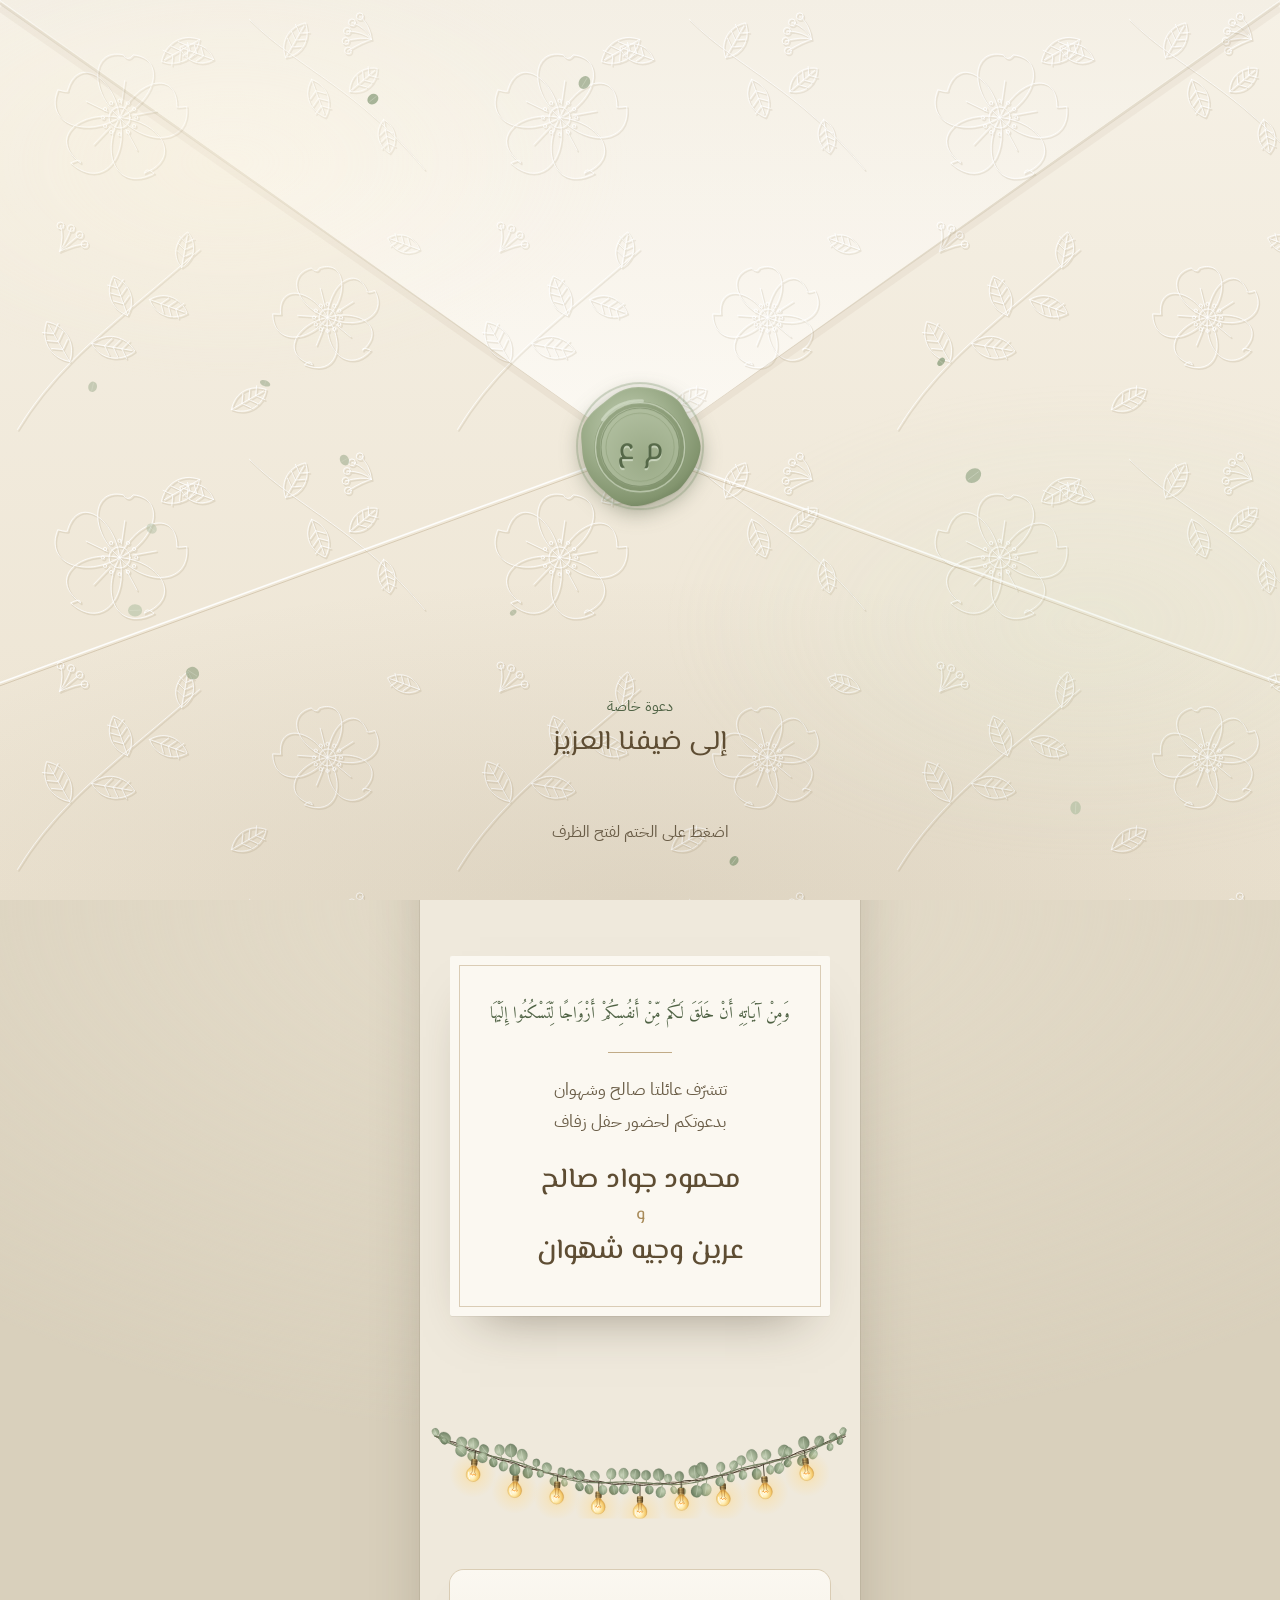
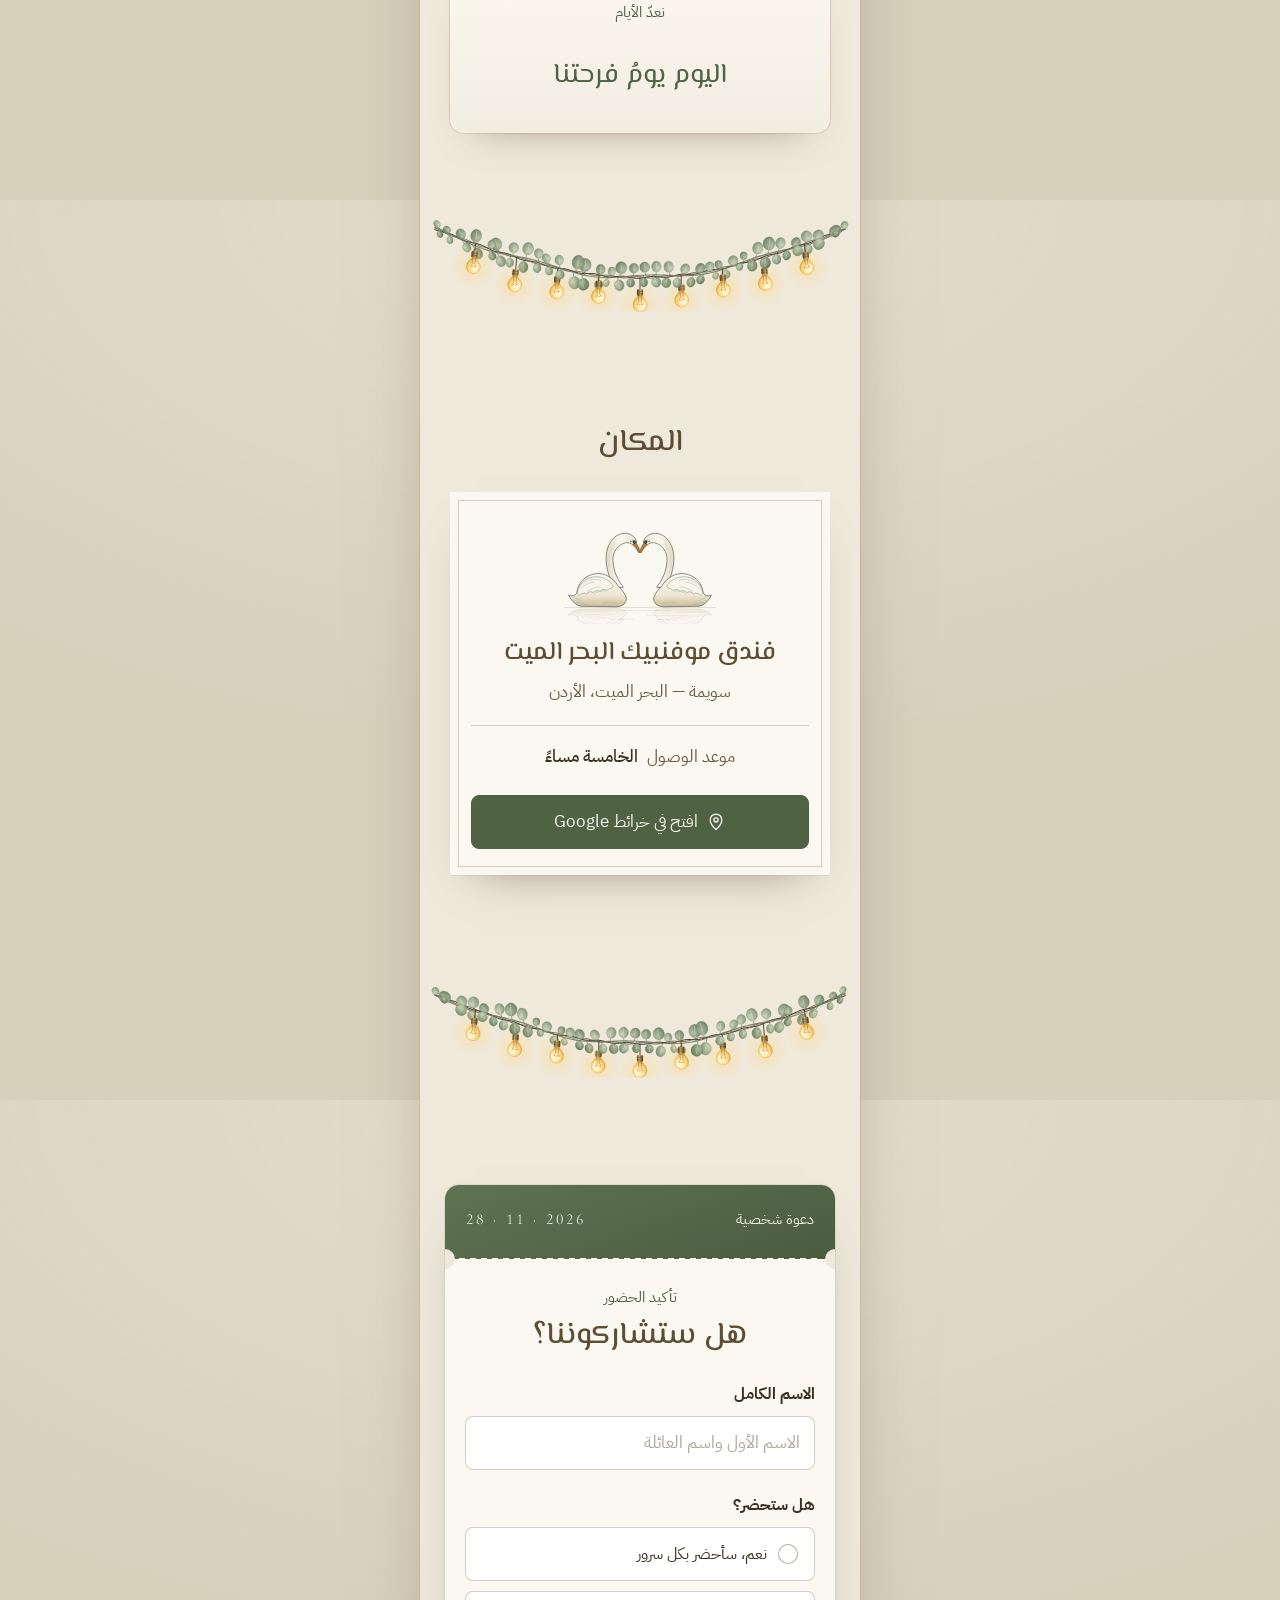
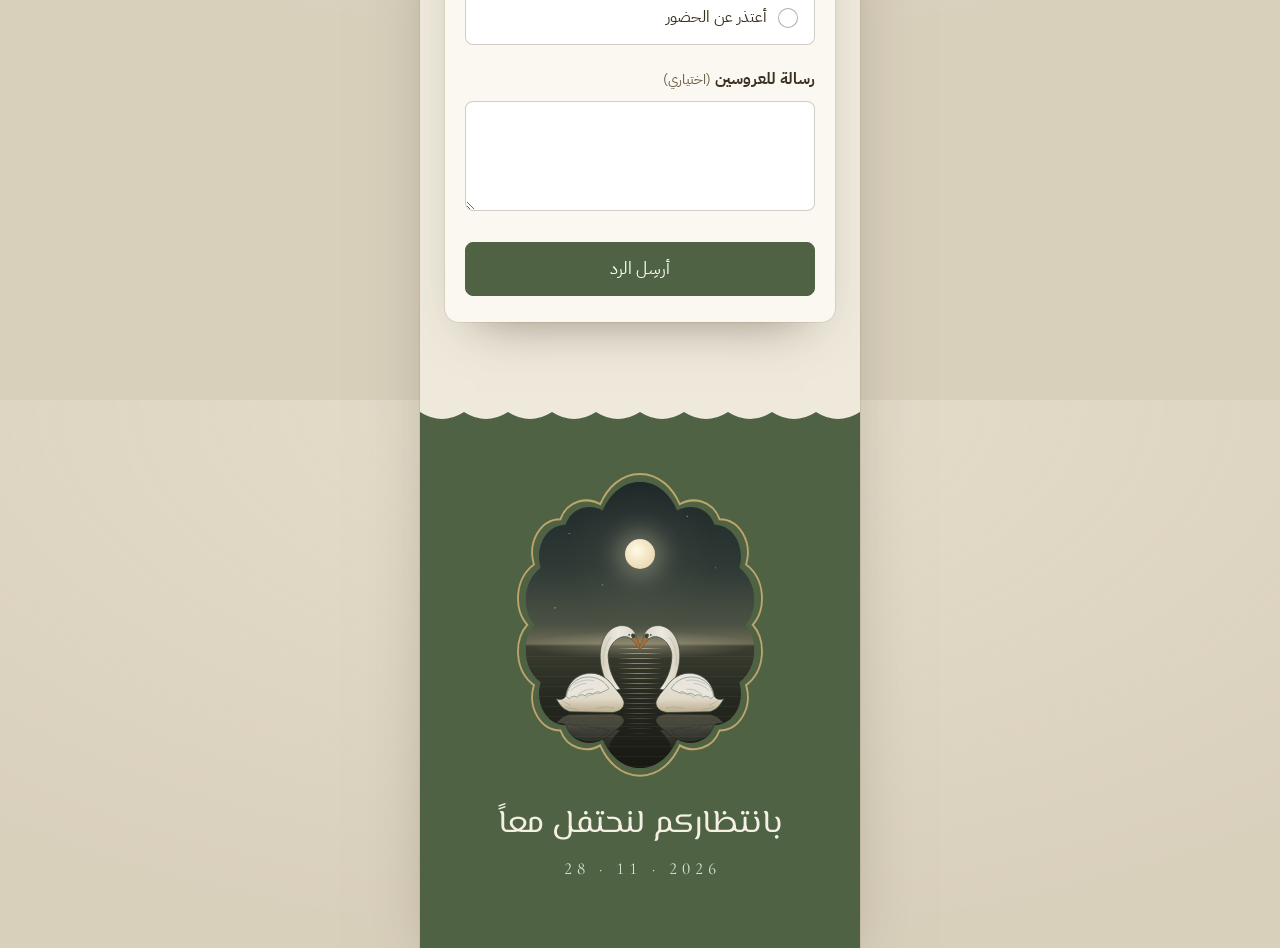
==== index.html @ fbba40a5 "Simpler, calmer invitation: plain fonts, فندق, lighter wording card - El Messiri for names/titles, I" ====
<!doctype html>
<html lang="ar" dir="rtl">
<head>
<meta charset="utf-8">
<meta name="viewport" content="width=device-width,initial-scale=1,viewport-fit=cover">
<title>محمود & عرين — دعوة زفاف</title>
<meta name="description" content="بكل الحب، ندعوكم لمشاركتنا فرحة زفافنا — محمود & عرين">
<meta name="theme-color" content="#EFE9DC">
<meta property="og:title" content="محمود & عرين — دعوة زفاف">
<meta property="og:description" content="بكل الحب، ندعوكم لمشاركتنا فرحة زفافنا">
<meta property="og:type" content="website">
<link rel="icon" href="assets/seal.svg" type="image/svg+xml">
<link rel="preconnect" href="https://fonts.googleapis.com">
<link rel="preconnect" href="https://fonts.gstatic.com" crossorigin>
<link rel="stylesheet" href="https://fonts.googleapis.com/css2?family=Amiri:wght@400&family=El+Messiri:wght@400;500;600&family=IBM+Plex+Sans+Arabic:wght@400;500;600&family=Cormorant+Garamond:wght@400;500&family=Parisienne&display=swap">
<link rel="stylesheet" href="style.css?v=25">
<!-- the cover only exists when JS can open it; without JS the page is simply readable -->
<script>document.documentElement.classList.add('js','sealed')</script>
<script src="config.js?v=14"></script>
</head>
<body>

<!-- ═══════════════ 1 · THE ENVELOPE ═══════════════ -->
<div class="cover" id="cover" aria-hidden="false">
  <div class="stage" id="stage">
    <div class="stage__light" aria-hidden="true"></div>


    <!-- a full-screen envelope: lining · card · front pocket · flap -->
    <div class="envelope" id="envelope">
      <div class="env-back"></div>


      <div class="card-mini" id="card" aria-hidden="true">
        <span class="card-mini__frame">
          <span class="card-mini__kicker">دعوة زفاف</span>
          <span class="card-mini__names"><span class="js-gAr">محمود</span> <i>&amp;</i> <span class="js-bAr">عرين</span></span>
          <span class="card-mini__date" dir="ltr" id="cardDate">28 · 11 · 2026</span>
        </span>
      </div>

      <div class="env-pocket-wrap">
        <div class="env-pocket"></div>
        <svg class="env-creases" viewBox="0 0 100 100" preserveAspectRatio="none" aria-hidden="true">
          <path d="M0 76L50 50L100 76" stroke="#fff" stroke-width="1.6" stroke-opacity=".9" transform="translate(0 -.15)"/>
          <path d="M0 76L50 50L100 76" stroke="#A8936E" stroke-width="1" stroke-opacity=".35" transform="translate(0 .2)"/>
          <!-- the flap's edge: a soft shadow just below it, a bright lip on it -->
          <g class="flap-edge">
            <path d="M0 0L50 50L100 0" stroke="#8C7651" stroke-width="7" stroke-opacity=".07" transform="translate(0 .9)"/>
            <path d="M0 0L50 50L100 0" stroke="#8C7651" stroke-width="2.5" stroke-opacity=".16" transform="translate(0 .35)"/>
            <path d="M0 0L50 50L100 0" stroke="#fff" stroke-width="1.2" stroke-opacity=".95"/>
          </g>
        </svg>
      </div>
      <div class="env-flap-shadow" aria-hidden="true"></div>

      <div class="env-flap" id="flap">
        <div class="env-flap__face env-flap__front"></div>
        <div class="env-flap__face env-flap__back"></div>
        <button class="seal" id="seal" type="button" aria-label="افتح الظرف">
        <svg viewBox="0 0 120 120" aria-hidden="true"><use href="#sealArt"/></svg>
      </button>
      </div>

    </div>

    <div class="stage__to">
      <span class="kicker">دعوة خاصة</span>
      <span class="stage__name" id="envName">إلى ضيفنا العزيز</span>
    </div>
    <p class="stage__hint" id="envHint" aria-live="polite">اضغط على الختم لفتح الظرف</p>
  </div>

  <!-- the scalloped cartouche that opens onto the lake -->
  <!-- the scalloped cartouche: just an outline that grows while the paper fades
       (a scaled mask repainted the whole screen every frame and stuttered on phones) -->
  <div class="reveal" aria-hidden="true">
    <svg class="reveal__frame" viewBox="12 8 76 80" preserveAspectRatio="none"><use href="#cartouche"/></svg>
  </div>
</div>

<main class="page" id="top">

  <!-- ═══════════════ 2 · SAVE THE DATE (the lake) ═══════════════ -->
  <header class="hero">
    <!-- the lake at the foot of the card, where the château sits in the reference -->
    <div class="hero__lake" aria-hidden="true">
      <img class="hero__art" src="assets/lake.webp?v=2" alt="" width="400" height="760" decoding="async">
      <img class="hero__art hero__fx" src="assets/lake-fx.svg?v=2" alt="" width="400" height="760">
    </div>

    <img class="corner corner--tl" src="assets/corner.svg" alt="" aria-hidden="true">
    <img class="corner corner--tr" src="assets/corner.svg" alt="" aria-hidden="true">
    <img class="corner corner--bl" src="assets/corner.svg" alt="" aria-hidden="true">
    <img class="corner corner--br" src="assets/corner.svg" alt="" aria-hidden="true">

    <svg class="dove dove--1" viewBox="-30 -44 80 56" aria-hidden="true"><use href="#dove"/></svg>
    <svg class="dove dove--2" viewBox="-30 -44 80 56" aria-hidden="true"><use href="#dove"/></svg>

    <!-- scroll hint: shown once the envelope has gone, gone at the first scroll -->
    <div class="swipe" id="swipe" aria-hidden="true">
      <svg viewBox="0 0 74 64">
        <g class="swipe__arrows" fill="none" stroke="currentColor" stroke-width="2.6" stroke-linecap="round" stroke-linejoin="round">
          <path d="M9 6v14M3 12l6-6 6 6"/><path d="M9 44v14M3 52l6 6 6-6"/>
        </g>
        <g class="swipe__hand"><g transform="rotate(-28 46 34)">
          <path d="M34 37V12a4.5 4.5 0 0 1 9 0v16a4.5 4.5 0 0 1 9 0v2a4.5 4.5 0 0 1 9 0v2a4.5 4.5 0 0 1 9 0v9c0 10-7 17-16 17h-6c-6 0-10-2.5-13.5-7L22 40a3.8 3.8 0 0 1 6-4.6Z"
                fill="#FFFEFA" stroke="currentColor" stroke-width="2.6" stroke-linejoin="round"/>
          <path d="M43 28v8M52 30v6M61 32v5" stroke="currentColor" stroke-width="2.2" stroke-linecap="round"/>
        </g></g>
      </svg>
      <span>مرّر للأسفل</span>
    </div>

    <div class="hero__text">
      <h1 class="hero__names"><span class="js-gAr">محمود</span> <i>&amp;</i> <span class="js-bAr">عرين</span></h1>
      <p class="hero__invite">يتشرّفان بدعوتكم لمشاركتهما فرحة زفافهما</p>
      <div class="hero__date">
        <span class="hero__side" id="hMonth">تشرين الثاني</span>
        <span class="hero__day" id="hDay">28</span>
        <span class="hero__side" id="hYear">2026</span>
      </div>
      <p class="hero__weekday" id="hWeekday">السبت</p>
      <p class="hero__venue" id="hVenue">فندق موفنبيك البحر الميت</p>
      <p class="hero__time" id="hTime">الخامسة مساءً</p>
    </div>
  </header>

  <!-- ═══════════════ 3 · THE INVITATION — engraved wording ═══════════════ -->
  <section class="sec invitation" id="invitation" aria-labelledby="invTitle">
    <article class="wordcard" data-reveal>

      <p class="wc-verse">وَمِنْ آيَاتِهِ أَنْ خَلَقَ لَكُم مِّنْ أَنفُسِكُمْ أَزْوَاجًا لِّتَسْكُنُوا إِلَيْهَا</p>
      <span class="wc-rule" aria-hidden="true"></span>
      <p class="wc-lead" id="invTitle">تتشرّف عائلتا <span id="famA">صالح</span> و<span id="famB">شهوان</span><br>بدعوتكم لحضور حفل زفاف</p>
      <h2 class="wc-couple">
        <span id="groomFull">محمود جواد صالح</span>
        <span class="wc-and">و</span>
        <span id="brideFull">عرين وجيه شهوان</span>
      </h2>
    </article>
  </section>

  <div class="garland" aria-hidden="true"><svg viewBox="0 0 400 90"><use href="#garlandArt"/></svg></div>

  <!-- ═══════════════ 5 · COUNTDOWN ═══════════════ -->
  <section class="sec countdown" aria-label="العدّ التنازلي">
    <div class="count-card" data-reveal>
      <p class="kicker">نعدّ الأيام</p>
      <div class="count" role="timer" aria-live="off">
        <div><b id="cD">0</b><span>يوم</span></div>
        <i aria-hidden="true">·</i>
        <div><b id="cH">0</b><span>ساعة</span></div>
        <i aria-hidden="true">·</i>
        <div><b id="cM">0</b><span>دقيقة</span></div>
        <i aria-hidden="true">·</i>
        <div><b id="cS">0</b><span>ثانية</span></div>
      </div>
      <p class="count-done" id="countDone" hidden>اليوم يومُ فرحتنا</p>
    </div>
  </section>

  <div class="garland garland--flip" aria-hidden="true"><svg viewBox="0 0 400 90"><use href="#garlandArt"/></svg></div>

  <!-- ═══════════════ 6 · VENUE ═══════════════ -->
  <section class="sec venue" id="venue" aria-labelledby="venueTitle">
    <h2 class="sec__title" id="venueTitle" data-reveal>المكان</h2>
    <div class="venue-card" data-reveal>
      <img class="venue__icon" src="assets/swans.svg" alt="">
      <h3 class="venue__name" id="vName2">فندق موفنبيك البحر الميت</h3>
      <p class="venue__addr" id="vAddr">سويمة — البحر الميت، الأردن</p>
      <p class="v-arrive">موعد الوصول <b id="vArrive">الخامسة مساءً</b></p>
      <div class="actions">
        <a class="btn" id="mapBtn" href="#" target="_blank" rel="noopener">
          <svg viewBox="0 0 24 24" aria-hidden="true"><path d="M12 21s-7-6.2-7-11.5A7 7 0 0 1 19 9.5C19 14.8 12 21 12 21Z"/><circle cx="12" cy="9.5" r="2.5"/></svg>
          افتح في خرائط Google
        </a>
      </div>
    </div>
  </section>

  <div class="garland" aria-hidden="true"><svg viewBox="0 0 400 90"><use href="#garlandArt"/></svg></div>

  <!-- ═══════════════ 8 · RSVP — ticket ═══════════════ -->
  <section class="sec rsvp" id="rsvp" aria-labelledby="rsvpTitle">
    <div class="ticket" data-reveal>
      <div class="ticket__stub" aria-hidden="true">
        <span>دعوة شخصية</span><span dir="ltr" id="stubDate">28 · 11 · 2026</span>
      </div>
      <div class="ticket__body">
        <p class="kicker">تأكيد الحضور</p>
        <h2 class="sec__title" id="rsvpTitle">هل ستشاركوننا؟</h2>
        <p class="rsvp__by" id="rsvpBy"></p>

        <form class="form" id="form" novalidate>
          <div class="field">
            <label for="fName">الاسم الكامل</label>
            <input id="fName" name="name" type="text" autocomplete="name" maxlength="80" required placeholder="الاسم الأول واسم العائلة" aria-describedby="eName">
            <p class="err" id="eName" aria-live="polite"></p>
          </div>

          <fieldset class="field">
            <legend>هل ستحضر؟</legend>
            <div class="choice">
              <label class="choice__opt"><input type="radio" name="attending" value="yes" required><span>نعم، سأحضر بكل سرور</span></label>
              <label class="choice__opt"><input type="radio" name="attending" value="no"><span>أعتذر عن الحضور</span></label>
            </div>
            <p class="err" id="eAtt" aria-live="polite"></p>
          </fieldset>

          <div class="field" id="guestsField" hidden>
            <label id="gLabel">عدد الحضور <small>(بمن فيهم أنت)</small></label>
            <div class="stepper" role="group" aria-labelledby="gLabel">
              <button type="button" class="stepper__btn" id="gMinus" aria-label="إنقاص">−</button>
              <output id="gOut" aria-live="polite">1</output>
              <button type="button" class="stepper__btn" id="gPlus" aria-label="زيادة">+</button>
            </div>
          </div>

          <div class="field">
            <label for="fNote">رسالة للعروسين <small>(اختياري)</small></label>
            <textarea id="fNote" name="note" rows="3" maxlength="500"></textarea>
          </div>

          <button class="btn btn--block" id="send" type="submit">أرسِل الرد</button>
          <p class="form__status" id="status" role="status" aria-live="polite"></p>
        </form>

        <div class="thanks" id="thanks" hidden tabindex="-1">
          <svg class="thanks__seal" viewBox="0 0 120 120" aria-hidden="true"><use href="#sealArt"/></svg>
          <h3 id="thanksTitle">وصلنا ردّك</h3>
          <p id="thanksText">شكراً لك، وجودك سيكمل فرحتنا.</p>
          <button class="link-btn" id="again" type="button">إرسال ردّ آخر</button>
        </div>
      </div>
    </div>
  </section>

  <!-- ═══════════════ 8 · CLOSING ═══════════════ -->
  <footer class="closing">
    <svg class="closing__edge" viewBox="0 0 400 24" preserveAspectRatio="none" aria-hidden="true"><path d="M0 0V10Q20 24 40 10Q60 24 80 10Q100 24 120 10Q140 24 160 10Q180 24 200 10Q220 24 240 10Q260 24 280 10Q300 24 320 10Q340 24 360 10Q380 24 400 10V0Z"/></svg>

    <figure class="night" aria-hidden="true">
      <svg class="night__frame" viewBox="12 8 76 80" preserveAspectRatio="none"><use href="#cartouche"/></svg>
      <div class="night__window">
        <span class="night__moon"></span>
        <span class="night__path"></span>
        <img class="night__swans" src="assets/swans-night.svg" alt="">
      </div>
    </figure>

    <p class="closing__ar">بانتظاركم لنحتفل معاً</p>
    <p class="closing__date" dir="ltr" id="footDate">28 · 11 · 2026</p>

  </footer>
</main>

<!-- ═══════════════ shared drawings ═══════════════ -->
<svg width="0" height="0" style="position:absolute" aria-hidden="true">
  <defs>
    <path id="cartouche" d="M50 8C56 8 60 12 62 16C66 14 72 15 74 20C80 20 84 26 82 32C88 36 88 44 84 48C88 52 88 60 82 64C84 70 80 76 74 76C72 81 66 82 62 80C60 84 56 88 50 88C44 88 40 84 38 80C34 82 28 81 26 76C20 76 16 70 18 64C12 60 12 52 16 48C12 44 12 36 18 32C16 26 20 20 26 20C28 15 34 14 38 16C40 12 44 8 50 8Z"/>
    <!-- a white dove in flight; the two wings flap from the shoulder -->
    <symbol id="dove" viewBox="-30 -44 80 56">
      <g class="dove__wing dove__wing--back"><path d="M10 -4C8 -18 14 -32 30 -40C27 -28 25 -16 22 -4Z" fill="#E9E4D8"/></g>
      <path d="M-26 -2L-12 -6C-4 -9 10 -10 22 -7C29 -6 33 -4 37 -6C40 -7 43 -6 44 -4L39 -2C37 2 30 6 20 7C8 8 -4 6 -12 3L-26 6L-22 2Z" fill="#FBF9F3" stroke="#CFC7B4" stroke-width=".7"/>
      <path d="M44 -4L48 -3L44 -2Z" fill="#C9A27A"/>
      <circle cx="40" cy="-4.6" r=".9" fill="#4A4032"/>
      <g class="dove__wing"><path d="M6 -5C2 -20 6 -36 20 -44C21 -30 22 -18 24 -6Z" fill="#FFFEFB" stroke="#D6CEBB" stroke-width=".7"/>
        <path d="M10 -14L18 -12M9 -22L18 -20M11 -30L19 -28" stroke="#DDD5C3" stroke-width=".6"/></g>
    </symbol>
    <!-- wax seal -->
    <radialGradient id="wax" cx="38%" cy="32%" r="75%">
      <stop offset="0" stop-color="#A9B898"/><stop offset=".45" stop-color="#7F9470"/><stop offset="1" stop-color="#55684A"/>
    </radialGradient>
    <radialGradient id="waxIn" cx="60%" cy="65%" r="70%">
      <stop offset="0" stop-color="#7A8F6B"/><stop offset="1" stop-color="#93A684"/>
    </radialGradient>
    <linearGradient id="paperFront" x1="0" y1="0" x2="0" y2="1"><stop offset="0" stop-color="#F7F2E7"/><stop offset="1" stop-color="#ECE3D0"/></linearGradient>
    <linearGradient id="paperFlap" x1="0" y1="0" x2="0" y2="1"><stop offset="0" stop-color="#F4EEE1"/><stop offset="1" stop-color="#FBF8F1"/></linearGradient>
    <linearGradient id="liner" x1="0" y1="0" x2="1" y2="1"><stop offset="0" stop-color="#8FA27F"/><stop offset="1" stop-color="#6F8461"/></linearGradient>
    <pattern id="linerLeaves" width="36" height="36" patternUnits="userSpaceOnUse" patternTransform="rotate(-20)">
      <g fill="none" stroke="#E7EEDD" stroke-width=".9" stroke-linecap="round">
        <path d="M4 32C12 22 20 14 32 6"/>
        <ellipse cx="11" cy="22" rx="4" ry="2.6" transform="rotate(-40 11 22)"/>
        <ellipse cx="19" cy="15" rx="4" ry="2.6" transform="rotate(50 19 15)"/>
        <ellipse cx="26" cy="10" rx="3.4" ry="2.2" transform="rotate(-40 26 10)"/>
      </g>
    </pattern>
    <radialGradient id="waxBody" cx="40%" cy="34%" r="72%">
      <stop offset="0" stop-color="#C3CFB4"/><stop offset=".45" stop-color="#A2B290"/><stop offset=".85" stop-color="#83956F"/><stop offset="1" stop-color="#6E805C"/>
    </radialGradient>
    <radialGradient id="waxPool" cx="58%" cy="64%" r="70%">
      <stop offset="0" stop-color="#9AAA87"/><stop offset="1" stop-color="#B2C0A1"/>
    </radialGradient>
    <symbol id="sealArt" viewBox="0 0 120 120">
      <!-- the poured blob, uneven where the wax ran -->
      <path d="M115 60C115.2 65 113.5 70.4 111.7 75.2C109.9 79.9 107.1 84.3 104.3 88.4C101.4 92.6 98.4 96.9 94.6 99.9C90.8 103 85.9 104.8 81.4 106.9C76.9 109 72.4 111.1 67.5 112.3C62.7 113.6 57.2 114.9 52.2 114.4C47.2 113.8 42 111.5 37.6 109C33.2 106.5 29.5 102.9 25.8 99.5C22.1 96.1 18.3 92.6 15.6 88.5C12.8 84.4 10.7 79.6 9.3 74.9C7.9 70.1 7.5 65.1 7.2 60C6.8 54.9 5.9 49.3 7.2 44.5C8.5 39.7 11.9 35 15.1 31.1C18.3 27.3 22.6 24.4 26.4 21.2C30.2 18.1 33.8 14.6 38.2 12.2C42.5 9.8 47.4 7.7 52.4 6.8C57.3 5.9 62.6 6.3 67.6 7C72.6 7.7 77.8 9 82.4 11C87 13.1 91.7 15.9 95.2 19.4C98.7 22.9 100.7 27.9 103.2 32.2C105.8 36.5 108.6 40.5 110.6 45.1C112.5 49.8 114.8 55 115 60Z" fill="url(#waxBody)"/>
      <!-- the raised rim left by the stamp -->
      <circle cx="60" cy="61" r="39" fill="none" stroke="#7D8F69" stroke-width="5" opacity=".55"/>
      <circle cx="60" cy="61" r="40.5" fill="none" stroke="#D3DDC7" stroke-width="1.2" opacity=".7"/>
      <!-- the pressed face -->
      <circle cx="60" cy="61" r="35.5" fill="url(#waxPool)"/>
      <circle cx="60" cy="61" r="35.5" fill="none" stroke="#6E805C" stroke-width="1" opacity=".55"/>
      <circle cx="60" cy="61" r="31" fill="none" stroke="#8C9C78" stroke-width=".7" opacity=".7"/>
      <!-- monogram: a light lip under a dark cut, as a die leaves it -->
      <text x="60" y="73.2" text-anchor="middle" font-family="El Messiri, sans-serif" font-size="30" fill="#D6E0CB" opacity=".8">م ع</text>
      <text x="60" y="72" text-anchor="middle" font-family="El Messiri, sans-serif" font-size="30" fill="#556848">م ع</text>
      <!-- sheen -->
      <path d="M26 36c8-12 22-18 36-17" fill="none" stroke="#EEF3E7" stroke-width="3" stroke-linecap="round" opacity=".45"/>
    </symbol>

    <!-- filigree oval -->
    <symbol id="ovalFrame" viewBox="0 0 260 330">
      <g fill="none" stroke="var(--gold)" stroke-linecap="round">
        <ellipse cx="130" cy="165" rx="112" ry="146" stroke-width="1.2"/>
        <ellipse cx="130" cy="165" rx="121" ry="155" stroke-width=".6" stroke-dasharray="2 4"/>
        <ellipse cx="130" cy="165" rx="104" ry="138" stroke-width=".5"/>
        <!-- crown + base flourishes -->
        <path d="M130 8c-6 6-16 6-22 0m22 0c6 6 16 6 22 0M130 2v14M100 14c-10-2-18 2-22 10m82-10c10-2 18 2 22 10" stroke-width="1"/>
        <path d="M130 322c-6-6-16-6-22 0m22 0c6-6 16-6 22 0M130 328v-14M100 316c-10 2-18-2-22-10m82 10c10 2 18-2 22-10" stroke-width="1"/>
        <!-- side scrolls -->
        <path d="M14 165c0-14 8-22 4-34m-4 34c0 14 8 22 4 34M246 165c0-14-8-22-4-34m4 34c0 14-8 22-4 34" stroke-width="1"/>
        <circle cx="130" cy="8" r="2.4" fill="var(--gold)" stroke="none"/>
        <circle cx="130" cy="322" r="2.4" fill="var(--gold)" stroke="none"/>
        <circle cx="12" cy="165" r="2" fill="var(--gold)" stroke="none"/>
        <circle cx="248" cy="165" r="2" fill="var(--gold)" stroke="none"/>
      </g>
    </symbol>


    <!-- tiny envelope stamp for the letter -->
    <symbol id="miniEnvelope" viewBox="0 0 64 52">
      <rect x="2" y="8" width="60" height="40" rx="2" fill="#F4EFE4" stroke="#C9BC9F"/>
      <path d="M2 10l30 22 30-22" fill="none" stroke="#C9BC9F"/>
      <circle cx="32" cy="31" r="8" fill="url(#wax)"/>
    </symbol>

    <!-- garland is drawn by script.js (bulbs on a catenary + eucalyptus) -->
    <symbol id="garlandArt" viewBox="0 0 400 90"><g id="garlandG"></g></symbol>
  </defs>
</svg>

<script src="script.js?v=25"></script>
</body>
</html>
---- style.css ----
/* ═══════════════════════════════════════════════════════════════════
   Mahmoud & Areen — the invitation
   Mobile first: every rule below is written for a phone held in one
   hand. The single breakpoint at the bottom only frames that same
   phone layout on a larger screen; it never rearranges it.
   ═══════════════════════════════════════════════════════════════════ */

:root{
  /* paper & ink — sepia from the swan engraving */
  --paper:#EFE9DC;  --paper-2:#F7F3EA; --paper-3:#FBF8F1;
  --ink:#3B3122;    --ink-soft:#6A5D47; --sepia:#5E4D33;
  --line:rgba(94,77,51,.22);
  /* sage from the wax seal + greenery, olive from the closing card */
  --sage:#7F9470;   --sage-dk:#4F6244;  --sage-lt:#E3E9DA;
  --olive:#544427;  --olive-ink:#EDE4CF;
  --gold:#A88B5A;
  --bad:#9B3B2E;

  /* two plain, highly legible families: El Messiri for names and titles,
     IBM Plex Sans Arabic for everything you read. Amiri only for the verse. */
  --f-body:'IBM Plex Sans Arabic',system-ui,sans-serif;
  --f-disp:'El Messiri',sans-serif;
  --f-verse:'Amiri',serif;
  --f-script:'Parisienne',cursive;
  --f-latin:'Cormorant Garamond',serif;
  --nums:lining-nums tabular-nums;

  --ease:cubic-bezier(.22,.61,.36,1);
  --ease-out:cubic-bezier(.16,1,.3,1);
  --col:440px;           /* the phone column */
  --ctl:54px;            /* one height for every control */
  --r:8px;
}

*,*::before,*::after{ box-sizing:border-box }
[hidden]{ display:none !important }
html{ -webkit-text-size-adjust:100%; scroll-behavior:smooth }
h1,h2,h3,p{ text-wrap:pretty }
body{
  margin:0; background:var(--paper); color:var(--ink);
  font-family:var(--f-body); font-size:1.0625rem; line-height:1.8;
  -webkit-font-smoothing:antialiased; text-rendering:optimizeLegibility;
}
img,svg{ display:block; max-width:100% }
p{ margin:0 }
h1,h2,h3{ margin:0; font-weight:500 }
button,input,textarea{ font:inherit; color:inherit }
a{ color:inherit }
:focus-visible{ outline:2px solid var(--sage-dk); outline-offset:3px }

/* the page is locked until the envelope is opened */
.sealed body{ overflow:hidden; height:100svh }

/* ─────────────────────────── shared type ─────────────────────────── */
.kicker{ font-size:.95rem; color:var(--sage-dk); letter-spacing:0 }
.sec{ padding:4.5rem 1.5rem; text-align:center }
.sec__title{
  font-family:var(--f-disp); font-size:1.9rem; line-height:1.5;
  color:var(--sepia); margin-top:.15rem;
}

/* ═══════════════════════════ 1 · ENVELOPE ═══════════════════════════ */
.cover{ display:none }
.sealed .cover, .opening .cover{ display:block }
.cover{ position:fixed; inset:0; z-index:50 }

.reveal{ position:absolute; inset:0; z-index:3; pointer-events:none; overflow:hidden; display:grid; place-items:center }
.reveal__frame{
  width:76vw; height:76svh; fill:none; stroke:var(--gold); stroke-width:.35; overflow:visible;
  opacity:0; transform:scale(.25); will-change:transform, opacity;
}
.unveil .reveal__frame{ animation:cartouche 2.8s cubic-bezier(.16,1,.3,1) forwards }
@keyframes cartouche{ 0%{ opacity:0; transform:scale(.25) } 25%{ opacity:1 } 100%{ opacity:0; transform:scale(2.6) } }

/* the stage the envelope stands on */
.stage{
  position:absolute; inset:0; z-index:2; overflow:hidden;
  background-color:var(--paper);
  background-image:radial-gradient(120% 70% at 50% 110%, rgba(94,77,51,.12), transparent 60%), url("data:image/svg+xml,%3Csvg xmlns='http://www.w3.org/2000/svg' width='180' height='180' viewBox='0 0 180 180'%3E%3Cg fill='none' stroke-linecap='round'%3E%3Cg stroke='%23fff' stroke-opacity='.75' stroke-width='1.2'%3E%3Cpath d='M20 150C50 110 70 70 120 40'/%3E%3Cpath d='M44 116c-14-4-22-14-22-26 14 2 22 12 22 26zM62 92c-2-14 4-26 16-32 2 14-4 26-16 32zM78 72c-14-2-24-10-26-22 14 0 24 8 26 22zM100 52c0-12 8-22 20-24 0 12-8 22-20 24z'/%3E%3Cpath d='M130 170c10-30 30-50 46-58M150 128c-10 2-18-2-22-10 10-2 18 2 22 10z'/%3E%3C/g%3E%3Cg stroke='%23A08C66' stroke-opacity='.16' stroke-width='1' transform='translate(.8 .8)'%3E%3Cpath d='M20 150C50 110 70 70 120 40'/%3E%3Cpath d='M44 116c-14-4-22-14-22-26 14 2 22 12 22 26zM62 92c-2-14 4-26 16-32 2 14-4 26-16 32zM78 72c-14-2-24-10-26-22 14 0 24 8 26 22zM100 52c0-12 8-22 20-24 0 12-8 22-20 24z'/%3E%3Cpath d='M130 170c10-30 30-50 46-58M150 128c-10 2-18-2-22-10 10-2 18 2 22 10z'/%3E%3C/g%3E%3C/g%3E%3C/svg%3E");
  background-size:auto, 180px 180px;
  transition:opacity 1.4s var(--ease), visibility 0s 1.4s;
}
.unveil .stage{ opacity:0; visibility:hidden }

/* slow, drifting window light */
.opening .stage__to, .opening .stage__hint{ opacity:0 }
.stage__light{ position:absolute; z-index:5; inset:-30%; pointer-events:none; opacity:.35; will-change:transform;
  background:
    radial-gradient(28% 22% at 30% 30%, rgba(255,247,226,.9), transparent 70%),
    radial-gradient(30% 24% at 72% 62%, rgba(214,226,200,.55), transparent 70%);
  animation:light 16s ease-in-out infinite alternate; }
/* stop everything decorative while the envelope is actually moving */
.opening .stage__light, .opening .seal::after{ animation:none }
.opening .stage__light{ opacity:0; transition:opacity .4s }
@keyframes light{ from{ transform:translate(-6%,-4%) rotate(0deg) } to{ transform:translate(6%,5%) rotate(8deg) } }

.stage__to{
  position:absolute; z-index:4; inset:auto 0 calc(15svh + env(safe-area-inset-bottom)); text-align:center;
  display:flex; flex-direction:column; gap:.1rem; padding:0 2rem;
  transition:opacity .5s var(--ease);
}
.stage__name{ font-family:var(--f-disp); font-size:1.7rem; color:var(--sepia); line-height:1.6 }
.stage__hint{
  position:absolute; z-index:4; inset:auto 0 calc(6svh + env(safe-area-inset-bottom)) 0;
  text-align:center; font-size:.98rem; color:var(--ink-soft);
  transition:opacity .4s var(--ease);
}

/* the envelope fills the phone: lining · card · pocket · flap.
   Every shape is a clip-path in percentages, so it fits any screen. */
.envelope{ position:absolute; inset:0; perspective:1200px; perspective-origin:50% 30% }
.env-back{
  position:absolute; inset:0;
  background:url("data:image/svg+xml,%3Csvg xmlns='http://www.w3.org/2000/svg' width='64' height='64' viewBox='0 0 64 64'%3E%3Cg fill='none' stroke='%23E7EEDD' stroke-width='1.1' stroke-linecap='round' opacity='.75'%3E%3Cpath d='M6 58C20 40 36 26 58 10'/%3E%3Cellipse cx='18' cy='42' rx='7' ry='4.5' transform='rotate(-40 18 42)'/%3E%3Cellipse cx='32' cy='30' rx='7' ry='4.5' transform='rotate(50 32 30)'/%3E%3Cellipse cx='45' cy='20' rx='6' ry='4' transform='rotate(-40 45 20)'/%3E%3C/g%3E%3C/svg%3E") 0 0/64px 64px, linear-gradient(160deg,#8FA27F,#6B805D);
}
.env-pocket-wrap{ position:absolute; inset:0; z-index:3; pointer-events:none }
/* lower-flap creases and the flap's shadow: drawn once, never animated */
.env-creases{ position:absolute; inset:0; width:100%; height:100%; overflow:visible }
.env-creases path{ fill:none; vector-effect:non-scaling-stroke }
.env-flap-shadow{
  position:absolute; z-index:3; left:0; top:0; width:100%; height:50%; pointer-events:none;
  display:none;
}
.flap-edge{ transition:opacity .3s }
.opening .flap-edge{ opacity:0 }
.env-pocket{
  position:absolute; inset:0;
  clip-path:polygon(0 0, 50% 50%, 100% 0, 100% 100%, 0 100%);
  background:
    radial-gradient(120% 60% at 50% 100%, rgba(94,77,51,.10), transparent 60%),
    url("assets/emboss.svg") 0 0/440px 440px,
    linear-gradient(#F6F1E6,#ECE3D1);
}

.env-flap{
  will-change:transform;
  position:absolute; z-index:4; left:0; top:0; width:100%; height:50%;
  transform-origin:50% 0; transform-style:preserve-3d;
  transition:transform 3.6s cubic-bezier(.42,0,.22,1);
}
.env-flap__face{
  position:absolute; inset:0; clip-path:polygon(0 0, 100% 0, 51.5% 98%, 50% 100%, 48.5% 98%);
  backface-visibility:hidden; -webkit-backface-visibility:hidden;
}
.env-flap__front{
  background:linear-gradient(rgba(255,255,255,.12), rgba(255,255,255,.12)), url("assets/emboss.svg") 0 0/440px 440px, linear-gradient(#F3EDE1,#FBF8F1);
}
.env-flap__front::after{ /* the flap darkens as it swings toward you */
  content:""; position:absolute; inset:0; background:#5E4D33; opacity:0; transition:opacity 3.6s ease }
.flap-open .env-flap__front::after{ opacity:.25 }
.env-flap__back{ transform:rotateX(180deg);
  background:url("data:image/svg+xml,%3Csvg xmlns='http://www.w3.org/2000/svg' width='64' height='64' viewBox='0 0 64 64'%3E%3Cg fill='none' stroke='%23E7EEDD' stroke-width='1.1' stroke-linecap='round' opacity='.75'%3E%3Cpath d='M6 58C20 40 36 26 58 10'/%3E%3Cellipse cx='18' cy='42' rx='7' ry='4.5' transform='rotate(-40 18 42)'/%3E%3Cellipse cx='32' cy='30' rx='7' ry='4.5' transform='rotate(50 32 30)'/%3E%3Cellipse cx='45' cy='20' rx='6' ry='4' transform='rotate(-40 45 20)'/%3E%3C/g%3E%3C/svg%3E") 0 0/64px 64px, linear-gradient(200deg,#93A684,#6E8361) }
/* positive rotateX swings the flap OUT of the screen, toward the guest */
.flap-open .env-flap{ transform:rotateX(178deg) }
.flap-done .env-flap{ visibility:hidden }

.seal{
  position:absolute; z-index:5; left:50%; top:100%;
  width:132px; height:132px; margin:-70px 0 0 -66px; padding:0;
  transform:translateZ(1px); backface-visibility:hidden; -webkit-backface-visibility:hidden;
  background:none; border:0; border-radius:50%; cursor:pointer;
  filter:drop-shadow(0 6px 10px rgba(60,72,48,.4));
  transition:transform .5s var(--ease), opacity .4s var(--ease);
  -webkit-tap-highlight-color:transparent;
}
.seal svg{ width:100%; height:100% }
.seal::after{ content:""; position:absolute; inset:4px; border-radius:50%;
  box-shadow:0 0 0 2px rgba(127,148,112,.35); animation:halo 2.8s var(--ease) infinite }
@keyframes halo{ 0%{ transform:scale(.95); opacity:0 } 40%{ opacity:1 } 100%{ transform:scale(1.18); opacity:0 } }
.seal:active{ transform:translateZ(1px) scale(.96) }
.opening .seal{ pointer-events:none }
.opening .seal::after{ display:none }

/* the card waits in the pocket, rises, then fills the screen */
.card-mini{
  will-change:transform;
  position:absolute; z-index:2; left:10%; width:80%; top:28%; height:64%;
  padding:9px; border-radius:3px; text-align:center; color:var(--ink);
  background:var(--paper-3);
  box-shadow:0 1px 0 rgba(94,77,51,.12), 0 14px 30px -14px rgba(60,48,30,.5);
  transition:transform 1.8s cubic-bezier(.3,.1,.2,1), opacity .6s ease;
}
.card-mini__frame{
  display:flex; flex-direction:column; align-items:center; justify-content:flex-start; gap:.15rem;
  height:100%; padding-top:6%;
  border:1px solid rgba(168,139,90,.55); outline:1px solid rgba(168,139,90,.25); outline-offset:-6px;
}
.card-mini__kicker{ font-size:.95rem; color:var(--sage-dk) }
.card-mini__names{ font-family:var(--f-disp); font-size:1.75rem; color:var(--sepia); line-height:1.45 }
.card-mini__names i{ font-family:var(--f-script); font-style:normal; color:var(--gold); font-size:.85em }
.card-mini__date{ font-family:var(--f-latin); font-size:1.05rem; letter-spacing:.24em; color:var(--ink-soft); font-variant-numeric:var(--nums) }
/* once the flap is open the card lifts a little — just enough to read the names */
.card-up .card-mini{ transform:translateY(-26%) }


/* ═══════════════════════════ 2 · FIRST SCREEN ═══════════════════════════
   The château card from the reference, retold: greenery and white roses
   spilling from the corners, doves, a floral monogram, the names and the
   date — and at the foot, where the château stands, our swan lake. */
.page{ position:relative; background:var(--paper); overflow-x:clip }
.hero{
  --green:#4F6244;
  position:relative; min-height:100svh; overflow:hidden; text-align:center;
  background:
    radial-gradient(90% 50% at 50% 38%, #FBF8F0, transparent 70%),
    var(--paper);
  height:100svh; min-height:600px;
  padding:env(safe-area-inset-top) 1.25rem 0;
  display:flex; flex-direction:column;
}
.hero__lake{
  position:relative; margin:0 -1.25rem; flex:0 0 36svh; min-height:200px;
  -webkit-mask:linear-gradient(transparent, #000 28%); mask:linear-gradient(transparent, #000 28%);
}
.hero__art{ position:absolute; inset:0; width:100%; height:100%; object-fit:cover; object-position:50% 100% }
.hero__lake .hero__art{ object-position:50% 90% }
.js:not(.revealed) .hero__fx{ display:none }   /* nothing animates behind the envelope */

.corner{ position:absolute; z-index:2; width:min(50vw,210px); pointer-events:none }
.corner--tl{ top:0; left:0 }
.corner--tr{ top:0; right:0; transform:scaleX(-1) }
.corner--bl{ bottom:0; left:0; width:min(30vw,130px); transform:scaleY(-1) }
.corner--br{ bottom:0; right:0; width:min(30vw,130px); transform:scale(-1,-1) }

.hero__text{ position:relative; z-index:3; order:-1; flex:1; display:flex; flex-direction:column; justify-content:center; padding-top:min(24svh,180px) }
.hero__names{
  font-family:var(--f-disp); color:var(--green); font-size:clamp(2.3rem, 11vw, 3rem); line-height:1.4; white-space:nowrap;
}
.hero__names i{ font-family:var(--f-script); font-style:normal; color:var(--gold); font-size:.62em; margin:0 .15em }
.hero__invite{ margin-top:.3rem; font-size:1rem; color:var(--ink-soft); letter-spacing:.02em }
.hero__date{
  display:grid; grid-template-columns:1fr auto 1fr; align-items:center; gap:.9rem;
  max-width:290px; margin:.7rem auto 0;
}
.hero__side{ border-block:1px solid rgba(94,77,51,.25); padding:.2rem 0; font-size:.98rem; color:var(--ink-soft); font-variant-numeric:var(--nums) }
.hero__day{ font-family:var(--f-latin); font-size:2.8rem; line-height:1; color:var(--green); font-variant-numeric:var(--nums) }
.hero__weekday{ margin-top:.2rem; font-size:1.05rem; color:var(--ink-soft) }
.hero__venue{ margin-top:.1rem; font-size:1.02rem; color:var(--ink-soft) }
.hero__time{ font-family:var(--f-disp); font-size:1.5rem; color:var(--green); margin-top:.1rem }

/* scroll hint — bare on the page at the right edge, hand tilted, arrows upright */
.swipe{
  position:absolute; z-index:4; right:14px; bottom:calc(max(36svh, 200px) + 4px);
  display:flex; flex-direction:column; align-items:center; gap:.1rem; color:var(--green);
  opacity:0; transform:translateY(10px); pointer-events:none;
  transition:opacity .6s var(--ease), transform .6s var(--ease);
  filter:drop-shadow(0 2px 3px rgba(251,248,240,.9));
}
.swipe svg{ width:58px; height:auto; overflow:visible }
.swipe span{ font-size:.8rem; color:var(--ink-soft); line-height:1.4; text-shadow:0 0 6px var(--paper) }
.hint-on .swipe{ opacity:1; transform:none }
.hint-on .swipe__hand{ animation:swipe 1.8s cubic-bezier(.45,0,.25,1) infinite }
.hint-on .swipe__arrows{ animation:arrows 1.8s ease-in-out infinite }
@keyframes swipe{ 0%,100%{ transform:translateY(6px) } 50%{ transform:translateY(-7px) } }
@keyframes arrows{ 0%,100%{ opacity:.45 } 50%{ opacity:1 } }

/* doves drift across the top half, wings beating slowly */
.dove{ position:absolute; z-index:3; width:46px; pointer-events:none; filter:drop-shadow(0 2px 2px rgba(80,70,50,.15)) }
.dove--1{ top:9%; left:-50px; animation:fly 26s linear 1.5s infinite }
.dove--2{ top:12%; left:-50px; width:34px; animation:fly 32s linear 9s infinite }
.dove__wing{ transform-box:fill-box; transform-origin:50% 100%; animation:flap .7s ease-in-out infinite alternate }
.dove__wing--back{ animation-delay:-.35s }
@keyframes fly{ 0%{ transform:translate(0,0) } 50%{ transform:translate(calc(50vw + 40px),-18px) } 100%{ transform:translate(calc(100vw + 120px),6px) } }
@keyframes flap{ from{ transform:scaleY(1) } to{ transform:scaleY(-.45) } }

/* load-in once the envelope has gone: greenery grows in, then the words, line by line */
.js .corner, .js .hero__text > *, .js .hero__lake{ opacity:0 }
.js .corner--tl, .js .corner--bl{ transform-origin:0 0 }
.revealed .corner{ animation:bloom 1.8s var(--ease-out) forwards }
.revealed .corner--tr{ animation-name:bloomR } .revealed .corner--bl{ animation-name:bloomBL } .revealed .corner--br{ animation-name:bloomBR }
@keyframes bloom  { from{ opacity:0; transform:scale(.85) } to{ opacity:1; transform:none } }
@keyframes bloomR { from{ opacity:0; transform:scaleX(-1) scale(.85) } to{ opacity:1; transform:scaleX(-1) } }
@keyframes bloomBL{ from{ opacity:0; transform:scaleY(-1) scale(.85) } to{ opacity:1; transform:scaleY(-1) } }
@keyframes bloomBR{ from{ opacity:0; transform:scale(-1,-1) scale(.85) } to{ opacity:1; transform:scale(-1,-1) } }
.revealed .hero__lake{ animation:rise 1.6s var(--ease) .3s forwards }
.revealed .hero__text > *{ animation:rise 1.1s var(--ease) forwards }
.revealed .hero__text > :nth-child(1){ animation-delay:.5s }
.revealed .hero__text > :nth-child(2){ animation-delay:.8s }
.revealed .hero__text > :nth-child(3){ animation-delay:1.1s }
.revealed .hero__text > :nth-child(4){ animation-delay:1.3s }
.revealed .hero__text > :nth-child(5){ animation-delay:1.5s }
.revealed .hero__text > :nth-child(6){ animation-delay:1.7s }
.revealed .hero__text > :nth-child(7){ animation-delay:1.9s }
@keyframes rise{ from{ opacity:0; transform:translateY(12px) } to{ opacity:1; transform:none } }

/* ═══════════════════════════ garland ═══════════════════════════ */
.garland{ max-width:var(--col); margin:2.2rem auto; padding:0 .5rem }
.garland svg{ width:100%; height:auto; overflow:visible }
.garland--flip svg{ transform:scaleX(-1) }
.bulb{ animation:glow 4.2s ease-in-out infinite }
@keyframes glow{ 0%,100%{ opacity:.7 } 45%{ opacity:1 } 52%{ opacity:.82 } 58%{ opacity:1 } }
.drift{ position:fixed; inset:0; width:100%; height:100%; z-index:60; pointer-events:none }

/* ═══════════════════════════ countdown numbers ═══════════════════════════ */
.count{
  display:grid; grid-template-columns:repeat(4,1fr); gap:.4rem;
  max-width:340px; margin:2.4rem auto 0; direction:rtl;
}
.count div{ display:flex; flex-direction:column; align-items:center }
.count b{
  font-family:var(--f-latin); font-weight:400; font-size:2.5rem; line-height:1.1;
  color:var(--sepia); font-variant-numeric:var(--nums);
}
.count span{ font-size:.92rem; color:var(--ink-soft) }
.count-done{ margin-top:1.6rem; font-family:var(--f-disp); font-size:1.7rem; color:var(--sage-dk) }

/* ═══════════════════════════ 6 · VENUE ═══════════════════════════ */
.venue__icon{ width:150px; margin:1rem auto .4rem }
.venue__name{ font-family:var(--f-disp); font-size:1.6rem; color:var(--sepia); line-height:1.5; text-wrap:balance }
.venue__city{ color:var(--ink-soft) }
.actions{ display:grid; gap:.75rem; max-width:340px; margin:1.8rem auto 0 }

.btn{
  display:inline-flex; align-items:center; justify-content:center; gap:.55rem;
  min-height:var(--ctl); padding:.4rem 1.4rem; border-radius:var(--r);
  background:var(--sage-dk); color:var(--paper-3); border:1px solid var(--sage-dk);
  font-size:1.05rem; text-decoration:none; cursor:pointer;
  transition:background .25s var(--ease), transform .15s var(--ease);
  -webkit-tap-highlight-color:transparent;
}
.btn svg{ width:20px; height:20px; fill:none; stroke:currentColor; stroke-width:1.6; stroke-linecap:round; stroke-linejoin:round }
.btn:hover{ background:#43553A }
.btn:active{ transform:scale(.98) }
.btn--ghost{ background:transparent; color:var(--sage-dk) }
.btn--ghost:hover{ background:var(--sage-lt) }
.btn--block{ width:100% }
.btn[disabled]{ opacity:.65; cursor:progress }

/* ═══════════════════════════ 7 · RSVP ═══════════════════════════ */
.rsvp{ padding-bottom:5rem }
.rsvp__by{ color:var(--ink-soft); font-size:.98rem; margin-top:.2rem }
.field{ border:0; margin:0 0 1.3rem; padding:0; min-width:0 }
.field label, .field legend{ display:block; font-weight:700; font-size:1rem; margin-bottom:.45rem; padding:0 }
.field small{ font-weight:400; color:var(--ink-soft); font-size:.9rem }
input[type=text], input[type=tel], textarea{
  width:100%; min-height:var(--ctl); padding:.65rem .9rem;
  font-size:1.0625rem;  /* ≥16px so iOS never zooms on focus */
  background:#fff; border:1px solid rgba(94,77,51,.28); border-radius:var(--r);
  transition:border-color .2s, box-shadow .2s;
}
textarea{ resize:vertical; line-height:1.7 }
input[type=text]:focus, input[type=tel]:focus, textarea:focus{ outline:0; border-color:var(--sage-dk); box-shadow:0 0 0 3px rgba(79,98,68,.18) }
[aria-invalid=true]{ border-color:var(--bad) !important }

.choice{ display:grid; gap:.6rem; grid-auto-rows:1fr }
.choice__opt{ position:relative; display:block; margin:0 !important; font-weight:400 !important; cursor:pointer }
.choice__opt input{ position:absolute; opacity:0; inset:0; margin:0; cursor:pointer }
.choice__opt span{
  display:flex; align-items:center; gap:.7rem; height:100%;
  min-height:var(--ctl); padding:.5rem 1rem; border-radius:var(--r);
  border:1px solid rgba(94,77,51,.28); background:#fff; transition:all .2s var(--ease);
}
.choice__opt span::before{
  content:""; flex:none; width:20px; height:20px; border-radius:50%;
  border:1.5px solid rgba(94,77,51,.45); background:#fff;
  transition:all .2s var(--ease);
}
.choice__opt input:checked + span{ border-color:var(--sage-dk); background:var(--sage-lt) }
.choice__opt input:checked + span::before{ border-color:var(--sage-dk); background:var(--sage-dk); box-shadow:inset 0 0 0 4px var(--sage-lt) }
.choice__opt input:focus-visible + span{ outline:2px solid var(--sage-dk); outline-offset:2px }

.stepper{ display:flex; align-items:center; gap:.5rem; justify-content:flex-start }
.stepper__btn{
  width:var(--ctl); height:var(--ctl); border-radius:var(--r);
  border:1px solid rgba(94,77,51,.28); background:#fff; font-size:1.5rem; line-height:1; cursor:pointer;
}
.stepper__btn:disabled{ opacity:.35; cursor:default }
.stepper output{ min-width:3.2rem; text-align:center; font-family:var(--f-latin); font-size:1.8rem; font-variant-numeric:var(--nums) }

.err{ color:var(--bad); font-size:.92rem; min-height:0; margin-top:.3rem }
.err:empty{ display:none }
.form__status{ margin-top:.8rem; text-align:center; font-size:.95rem; color:var(--ink-soft) }
.form__status:empty{ display:none }

.thanks{ text-align:center; padding:2.2rem 1.5rem }
.thanks:focus{ outline:none }
.thanks__seal{ width:84px; margin:0 auto .6rem; animation:stamp .7s var(--ease-out) both }
@keyframes stamp{ from{ transform:scale(1.6) rotate(-14deg); opacity:0 } to{ transform:none; opacity:1 } }
.thanks h3{ font-family:var(--f-disp); font-size:1.8rem; color:var(--sepia) }
.thanks p{ color:var(--ink-soft); margin-top:.3rem }
.link-btn{ margin-top:1rem; background:none; border:0; color:var(--sage-dk); text-decoration:underline; text-underline-offset:4px; cursor:pointer; min-height:44px }


/* ═══════════════════════ 3 · INVITATION WORDING ═══════════════════════ */
.invitation{ padding-top:3.5rem }
.wordcard{
  position:relative; max-width:380px; margin:0 auto; padding:2.6rem 1.6rem 2.8rem;
  background:var(--paper-3); border-radius:2px;
  box-shadow:0 1px 0 rgba(94,77,51,.08), 0 26px 50px -30px rgba(60,48,30,.5);
}
.wordcard::before{ content:""; position:absolute; inset:9px; border:1px solid rgba(168,139,90,.4); pointer-events:none }
.wc-verse{ font-family:var(--f-verse); font-size:1.05rem; line-height:2; color:var(--sage-dk); text-wrap:balance }
.wc-rule{ display:block; width:64px; height:1px; margin:1.3rem auto; background:var(--gold); opacity:.7 }
.wc-lead{ font-size:1.05rem; line-height:1.9; color:var(--ink-soft) }
.wc-couple{
  display:flex; flex-direction:column; align-items:center; gap:.15rem; margin-top:1.4rem;
  font-family:var(--f-disp); font-weight:500; font-size:1.75rem; line-height:1.45; color:var(--sepia);
}
.wc-and{ font-size:1.1rem; font-weight:400; color:var(--gold) }

/* ═══════════════════════ 5 · COUNTDOWN ═══════════════════════ */
.countdown{ padding-top:1rem; padding-bottom:3rem }
.count-card{
  max-width:380px; margin:0 auto; padding:1.8rem 1.2rem 2rem; border-radius:14px;
  background:linear-gradient(180deg, var(--paper-3), #F2EDE1);
  box-shadow:0 0 0 1px rgba(168,139,90,.3), 0 20px 40px -28px rgba(60,48,30,.5);
}
.count-card .count{ display:flex; justify-content:center; align-items:flex-start; gap:.55rem; margin-top:1rem }
.count-card .count > i{ font-style:normal; color:var(--gold); font-size:1.6rem; line-height:1.6 }
.count-card .count div{ min-width:3.6rem }

/* ═══════════════════════ 6 · VENUE card ═══════════════════════ */
.venue-card{
  max-width:380px; margin:1.6rem auto 0; padding:1.8rem 1.3rem 1.6rem; border-radius:2px;
  background:var(--paper-3); position:relative;
  box-shadow:0 1px 0 rgba(94,77,51,.08), 0 22px 44px -28px rgba(60,48,30,.5);
}
.venue-card::before{ content:""; position:absolute; inset:8px; border:1px solid rgba(168,139,90,.4); pointer-events:none }
.venue-card .venue__icon{ width:160px; margin:0 auto .6rem }
.venue__addr{ color:var(--ink-soft); margin-top:.3rem }
.v-arrive{ margin-top:1.1rem; padding-top:1rem; border-top:1px solid var(--line); color:var(--ink-soft) }
.v-arrive b{ font-weight:500; color:var(--ink); margin-inline-start:.3rem }
.venue-card .actions{ margin-top:1.4rem }

/* ═══════════════════════ 8 · RSVP ticket ═══════════════════════ */
.ticket{
  max-width:390px; margin:0 auto; text-align:right; position:relative;
  background:var(--paper-3); border-radius:14px; overflow:hidden;
  box-shadow:0 0 0 1px rgba(94,77,51,.1), 0 26px 50px -30px rgba(60,48,30,.55);
}
.ticket__stub{
  position:relative; display:flex; align-items:center; justify-content:space-between; gap:.6rem;
  min-height:74px; padding:.9rem 1.3rem 1.1rem; background:linear-gradient(160deg,#5F7352,#4A5C40); color:#EEF2E6;
  font-size:.95rem;
}
.ticket__stub span:last-child{ font-family:var(--f-latin); letter-spacing:.2em; font-variant-numeric:var(--nums) }
.ticket__stub svg{ width:46px; height:46px; filter:drop-shadow(0 3px 4px rgba(0,0,0,.3)) }
/* the perforation, with a notch bitten out at each end */
.ticket__stub::after{
  content:""; position:absolute; left:14px; right:14px; bottom:-1px; height:2px;
  background:repeating-linear-gradient(90deg, var(--paper-3) 0 6px, transparent 6px 11px);
}
.ticket::before, .ticket::after{
  content:""; position:absolute; z-index:2; top:calc(var(--stub, 74px) - 10px); width:20px; height:20px; border-radius:50%; background:var(--paper);
}
.ticket::before{ left:-10px } .ticket::after{ right:-10px }
.ticket__body{ padding:1.6rem 1.25rem 1.6rem; text-align:center }
.ticket__body .form, .ticket__body .thanks{ text-align:right; margin-top:1.3rem }
.ticket__body .thanks{ text-align:center }
.hint{ font-size:.86rem; color:var(--ink-soft); margin-top:.3rem }
::placeholder{ color:rgba(106,93,71,.55) }

/* ═══════════════════════════ 8 · CLOSING ═══════════════════════════
   A night at the lake: the cartouche from the opening becomes a framed
   window onto the same water after dark. */
.closing{
  position:relative; overflow:hidden; text-align:center; color:var(--olive-ink);
  background:#4F6244;
  padding:5rem 1.5rem calc(4rem + env(safe-area-inset-bottom));
}
.closing__edge{ position:absolute; left:0; top:0; width:100%; height:24px; fill:var(--paper) }


.night{ position:relative; width:min(64vw,236px); aspect-ratio:76/92; margin:0 auto 2rem }
.night__frame{ position:absolute; left:-8px; top:-8px; width:calc(100% + 16px); height:calc(100% + 16px); max-width:none;
  fill:none; stroke:#C9AE72; stroke-width:.55; overflow:visible; opacity:.9 }
.night__frame use{ vector-effect:non-scaling-stroke }
.night__window{
  position:absolute; inset:0; overflow:hidden;
  -webkit-mask:url("data:image/svg+xml,%3Csvg xmlns='http://www.w3.org/2000/svg' viewBox='12 8 76 80' preserveAspectRatio='none'%3E%3Cpath d='M50 8C56 8 60 12 62 16C66 14 72 15 74 20C80 20 84 26 82 32C88 36 88 44 84 48C88 52 88 60 82 64C84 70 80 76 74 76C72 81 66 82 62 80C60 84 56 88 50 88C44 88 40 84 38 80C34 82 28 81 26 76C20 76 16 70 18 64C12 60 12 52 16 48C12 44 12 36 18 32C16 26 20 20 26 20C28 15 34 14 38 16C40 12 44 8 50 8Z'/%3E%3C/svg%3E") center/100% 100% no-repeat;
          mask:url("data:image/svg+xml,%3Csvg xmlns='http://www.w3.org/2000/svg' viewBox='12 8 76 80' preserveAspectRatio='none'%3E%3Cpath d='M50 8C56 8 60 12 62 16C66 14 72 15 74 20C80 20 84 26 82 32C88 36 88 44 84 48C88 52 88 60 82 64C84 70 80 76 74 76C72 81 66 82 62 80C60 84 56 88 50 88C44 88 40 84 38 80C34 82 28 81 26 76C20 76 16 70 18 64C12 60 12 52 16 48C12 44 12 36 18 32C16 26 20 20 26 20C28 15 34 14 38 16C40 12 44 8 50 8Z'/%3E%3C/svg%3E") center/100% 100% no-repeat;
  background:
    radial-gradient(1px 1px at 20% 18%, #fff8, transparent), radial-gradient(1px 1px at 70% 12%, #fff9, transparent),
    radial-gradient(1px 1px at 82% 30%, #fff6, transparent), radial-gradient(1px 1px at 34% 36%, #fff7, transparent),
    radial-gradient(1px 1px at 56% 24%, #fffa, transparent), radial-gradient(1.4px 1.4px at 14% 44%, #fff6, transparent),
    radial-gradient(70% 7% at 50% 57%, rgba(214,206,170,.35), transparent 70%),
    repeating-linear-gradient(to bottom, transparent 0 9px, rgba(255,240,200,.045) 9px 10px) 0 100%/100% 42% no-repeat,
    linear-gradient(#1E2829 0%, #2F3A36 30%, #4C5244 50%, #6E6B55 56.5%, #3B3D30 57.5%, #262920 75%, #171812 100%);
}
.night__moon{
  position:absolute; left:50%; top:20%; width:30px; height:30px; margin-left:-15px; border-radius:50%;
  background:radial-gradient(circle at 40% 38%, #FFF9E6, #EADBB4 70%);
  box-shadow:0 0 22px 8px rgba(255,240,200,.28), 0 0 60px 20px rgba(255,240,200,.12);
}
.night__path{
  position:absolute; left:50%; top:58%; width:46px; height:34%; margin-left:-23px;
  background:repeating-linear-gradient(to bottom, rgba(255,242,205,.42) 0 1px, transparent 1px 5px);
  filter:blur(.7px);
  -webkit-mask:radial-gradient(50% 100% at 50% 0%, #000 30%, transparent 100%);
          mask:radial-gradient(50% 100% at 50% 0%, #000 30%, transparent 100%);
  animation:shimmer 3.2s ease-in-out infinite;
}
@keyframes shimmer{ 0%,100%{ opacity:.6; transform:scaleX(1) } 50%{ opacity:1; transform:scaleX(1.5) } }
.night__swans{ position:absolute; left:10%; width:80%; bottom:4%; filter:brightness(.92) contrast(1.05);
  animation:bobS 5s ease-in-out infinite }
@keyframes bobS{ 0%,100%{ transform:translateY(0) } 50%{ transform:translateY(-2px) } }

.closing__ar{ font-family:var(--f-disp); font-size:2rem; line-height:1.5; margin-top:.2rem; color:#F4F0E4 }
.closing__date{ font-family:var(--f-latin); font-size:1.05rem; letter-spacing:.3em; padding-left:.3em; margin-top:.4rem;
  color:#DCE5D2; font-variant-numeric:var(--nums) }

/* ═══════════════════════════ scroll reveals ═══════════════════════════ */
.js [data-reveal]{ opacity:0; transform:translateY(16px); transition:opacity .9s var(--ease), transform .9s var(--ease) }
.js [data-reveal].in{ opacity:1; transform:none }

/* ═══════════════════════════ larger screens ═══════════════════════════
   Same phone layout, framed — the guest on a laptop sees the card the
   way it was designed to be held. */
@media (min-width:700px){
  body{
    background:#D9D0BC radial-gradient(80% 60% at 50% 0%, #E6DECC, transparent);
    padding:0;
  }
  .page{
    max-width:var(--col); margin:0 auto;
    box-shadow:0 0 0 1px rgba(94,77,51,.1), 0 40px 80px -40px rgba(50,40,24,.55);
  }
  .hero{ height:min(100svh,900px) }
}

@media (prefers-reduced-motion:reduce){
  *,*::before,*::after{ animation:none !important; transition-duration:.01ms !important; transition-delay:0s !important }
  html{ scroll-behavior:auto }
}
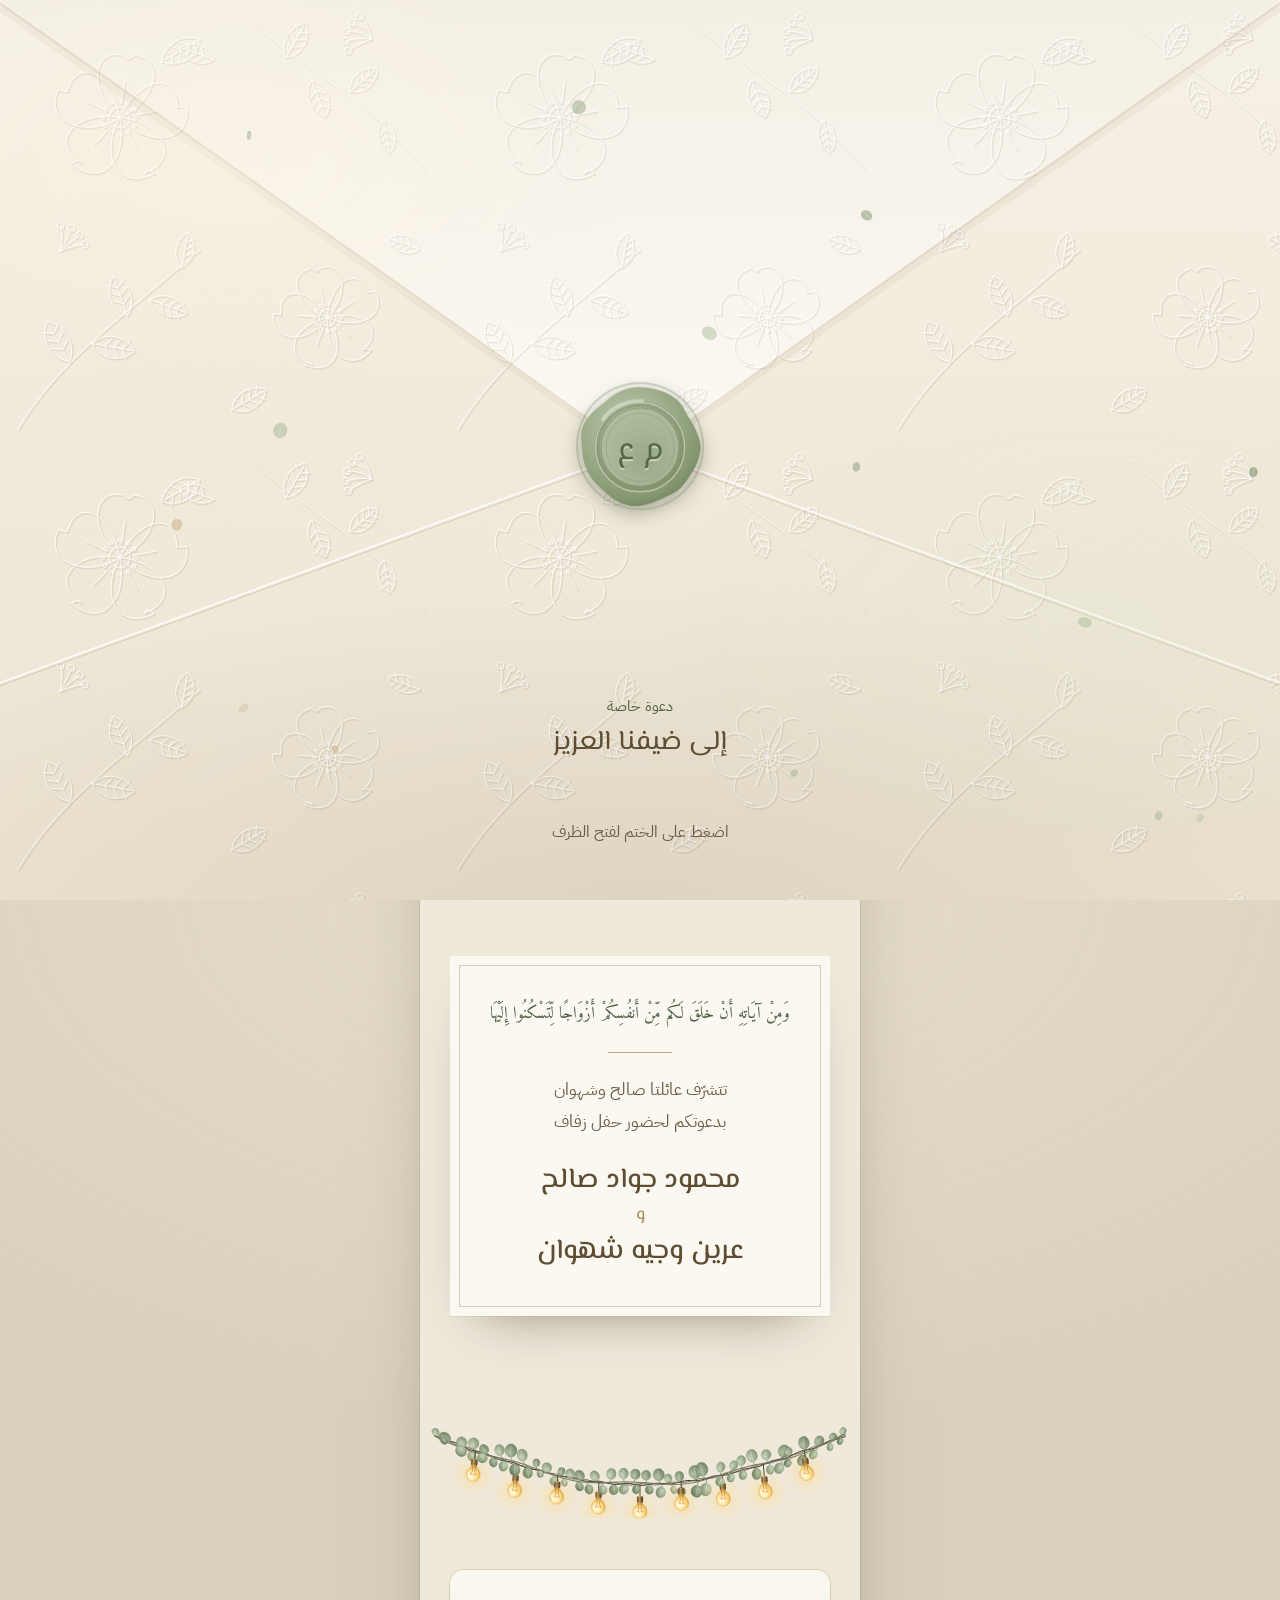
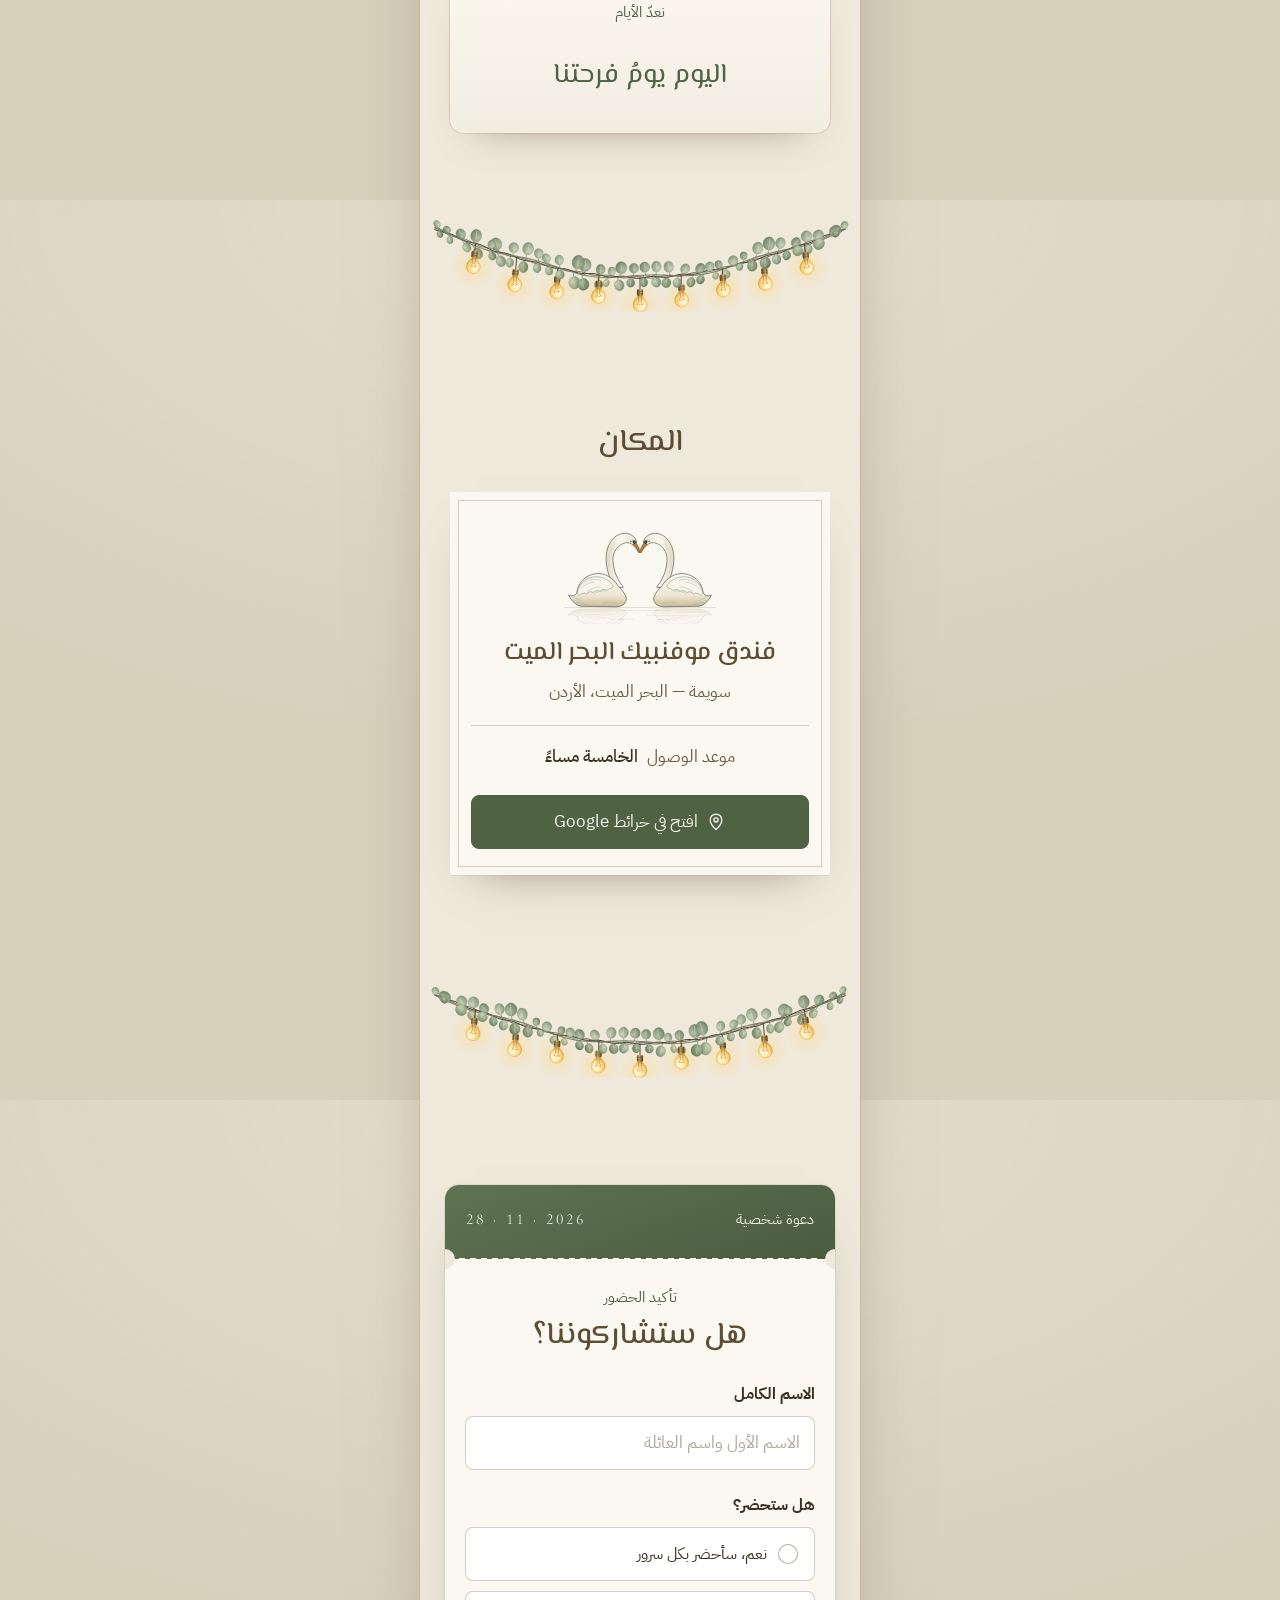
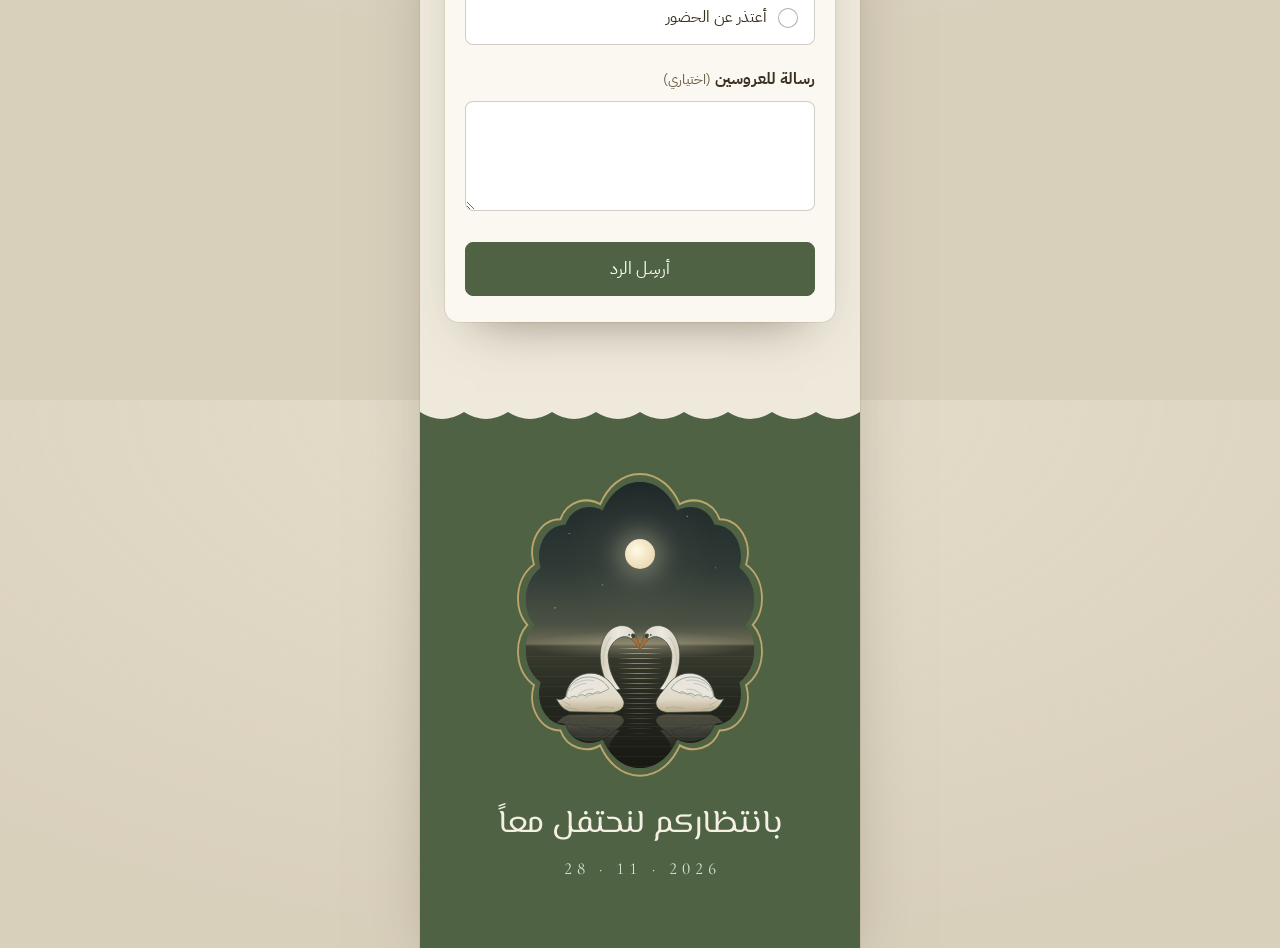
==== commit ad778d74: "RSVP: the reply is sealed into a little envelope, with a leaf-and-petal burst for yes Card with the " ====
--- a/index.html
+++ b/index.html
@@ -13,7 +13,7 @@
 <link rel="preconnect" href="https://fonts.googleapis.com">
 <link rel="preconnect" href="https://fonts.gstatic.com" crossorigin>
 <link rel="stylesheet" href="https://fonts.googleapis.com/css2?family=Amiri:wght@400&family=El+Messiri:wght@400;500;600&family=IBM+Plex+Sans+Arabic:wght@400;500;600&family=Cormorant+Garamond:wght@400;500&family=Parisienne&display=swap">
-<link rel="stylesheet" href="style.css?v=25">
+<link rel="stylesheet" href="style.css?v=26">
 <!-- the cover only exists when JS can open it; without JS the page is simply readable -->
 <script>document.documentElement.classList.add('js','sealed')</script>
 <script src="config.js?v=14"></script>
@@ -227,7 +227,18 @@
         </form>
 
         <div class="thanks" id="thanks" hidden tabindex="-1">
-          <svg class="thanks__seal" viewBox="0 0 120 120" aria-hidden="true"><use href="#sealArt"/></svg>
+          <!-- the reply goes into a little envelope and is sealed -->
+          <div class="sent" aria-hidden="true">
+            <div class="sent__env">
+              <div class="sent__back"></div>
+              <div class="sent__card"><span class="sent__name" id="sentName"></span><span class="sent__ans" id="sentAns"></span></div>
+              <div class="sent__pocket"></div>
+              <div class="sent__flap"><i></i></div>
+              <span class="sent__ring"></span>
+              <svg class="sent__seal" viewBox="0 0 120 120"><use href="#sealArt"/></svg>
+              <div class="sent__burst" id="burst"></div>
+            </div>
+          </div>
           <h3 id="thanksTitle">وصلنا ردّك</h3>
           <p id="thanksText">شكراً لك، وجودك سيكمل فرحتنا.</p>
           <button class="link-btn" id="again" type="button">إرسال ردّ آخر</button>
@@ -340,6 +351,6 @@
   </defs>
 </svg>
 
-<script src="script.js?v=25"></script>
+<script src="script.js?v=26"></script>
 </body>
 </html>
--- a/style.css
+++ b/style.css
@@ -374,7 +374,57 @@
 
 .thanks{ text-align:center; padding:2.2rem 1.5rem }
 .thanks:focus{ outline:none }
-.thanks__seal{ width:84px; margin:0 auto .6rem; animation:stamp .7s var(--ease-out) both }
+
+/* the reply, sealed: card slides into the envelope → flap closes → wax stamps it.
+   Written as the FINAL state; .play adds the motion (so a returning guest just
+   sees the sealed envelope, and reduced-motion users never see anything move). */
+.form{ transition:opacity .35s var(--ease), transform .35s var(--ease) }
+.form.leaving{ opacity:0; transform:translateY(-10px) scale(.98) }
+.sent{ width:220px; margin:0 auto 1.3rem; padding-top:26px }
+.sent__env{ position:relative; width:220px; height:142px; perspective:700px }
+.sent__back{ position:absolute; inset:0; border-radius:4px; background:linear-gradient(160deg,#8FA27F,#6B805D) }
+.sent__card{
+  position:absolute; z-index:2; left:14px; right:14px; top:10px; height:116px;
+  display:flex; flex-direction:column; align-items:center; gap:1px; padding-top:12px;
+  background:var(--paper-3); border:1px solid rgba(168,139,90,.4); border-radius:3px;
+  box-shadow:0 2px 6px rgba(60,48,30,.18);
+}
+.sent__name{ font-family:var(--f-disp); font-weight:500; font-size:1.15rem; line-height:1.4; color:var(--sepia) }
+.sent__ans{ font-size:.8rem; line-height:1.5; color:var(--sage-dk) }
+.sent__pocket{
+  position:absolute; z-index:3; inset:0; border-radius:4px;
+  clip-path:polygon(0 0, 50% 54%, 100% 0, 100% 100%, 0 100%);
+  background:linear-gradient(#F6F1E6,#E8DECA);
+}
+.sent__flap{ position:absolute; z-index:4; left:0; top:0; width:100%; height:58%; transform-origin:50% 0;
+  filter:drop-shadow(0 2px 2px rgba(80,64,40,.22)) }
+.sent__flap i{ position:absolute; inset:0; clip-path:polygon(0 0, 100% 0, 50% 100%); background:linear-gradient(#EFE8DA,#FBF8F1) }
+.sent__seal{ position:absolute; z-index:5; left:50%; top:58%; width:54px; height:54px; margin:-31px 0 0 -27px;
+  filter:drop-shadow(0 3px 4px rgba(60,72,48,.35)) }
+.sent__ring{ position:absolute; z-index:5; left:50%; top:58%; width:54px; height:54px; margin:-31px 0 0 -27px;
+  border-radius:50%; border:2px solid rgba(127,148,112,.6); opacity:0 }
+.sent__burst{ position:absolute; z-index:6; left:50%; top:58%; width:0; height:0; margin-top:-4px }
+.bit{ position:absolute; left:0; top:0; opacity:0; pointer-events:none }
+.bit--leaf{ width:12px; height:7px; margin:-3.5px 0 0 -6px; border-radius:50%; background:#8FA27F }
+.bit--petal{ width:9px; height:9px; margin:-4.5px 0 0 -4.5px; border-radius:60% 0 60% 0; background:#FFFDF7; box-shadow:0 0 0 .7px rgba(168,139,90,.5) }
+.bit--spark{ width:5px; height:5px; margin:-2.5px 0 0 -2.5px; border-radius:50%; background:#D9B878; box-shadow:0 0 6px 1px rgba(232,200,130,.7) }
+
+.play .sent__card{ animation:sentIn 1s cubic-bezier(.3,.1,.2,1) .2s both }
+@keyframes sentIn{ 0%{ transform:translateY(-128px); opacity:0 } 20%{ opacity:1 } 100%{ transform:none; opacity:1 } }
+.play .sent__flap{ animation:sentFlap .65s cubic-bezier(.5,0,.3,1) 1.25s both }
+@keyframes sentFlap{ 0%{ transform:rotateX(180deg); z-index:1 } 49.9%{ z-index:1 } 50%{ z-index:4 } 100%{ transform:rotateX(0deg); z-index:4 } }
+.play .sent__seal{ animation:stamp .5s var(--ease-out) 1.85s both }
+.play .sent__ring{ animation:ring .9s var(--ease-out) 2.2s }
+@keyframes ring{ 0%{ opacity:.9; transform:scale(1) } 100%{ opacity:0; transform:scale(2.4) } }
+.play .bit{ animation:bit 1.7s cubic-bezier(.15,.7,.3,1) calc(2.2s + var(--d, 0s)) both }
+@keyframes bit{
+  0%  { opacity:0; transform:translate(0,0) scale(.3) rotate(0) }
+  12% { opacity:1 }
+  70% { opacity:1 }
+  100%{ opacity:0; transform:translate(var(--x), var(--y)) scale(1) rotate(var(--r)) }
+}
+.thanks.play h3, .thanks.play p, .thanks.play .link-btn{ animation:rise .7s var(--ease) both }
+.thanks.play h3{ animation-delay:2.25s } .thanks.play p{ animation-delay:2.4s } .thanks.play .link-btn{ animation-delay:2.6s }
 @keyframes stamp{ from{ transform:scale(1.6) rotate(-14deg); opacity:0 } to{ transform:none; opacity:1 } }
 .thanks h3{ font-family:var(--f-disp); font-size:1.8rem; color:var(--sepia) }
 .thanks p{ color:var(--ink-soft); margin-top:.3rem }
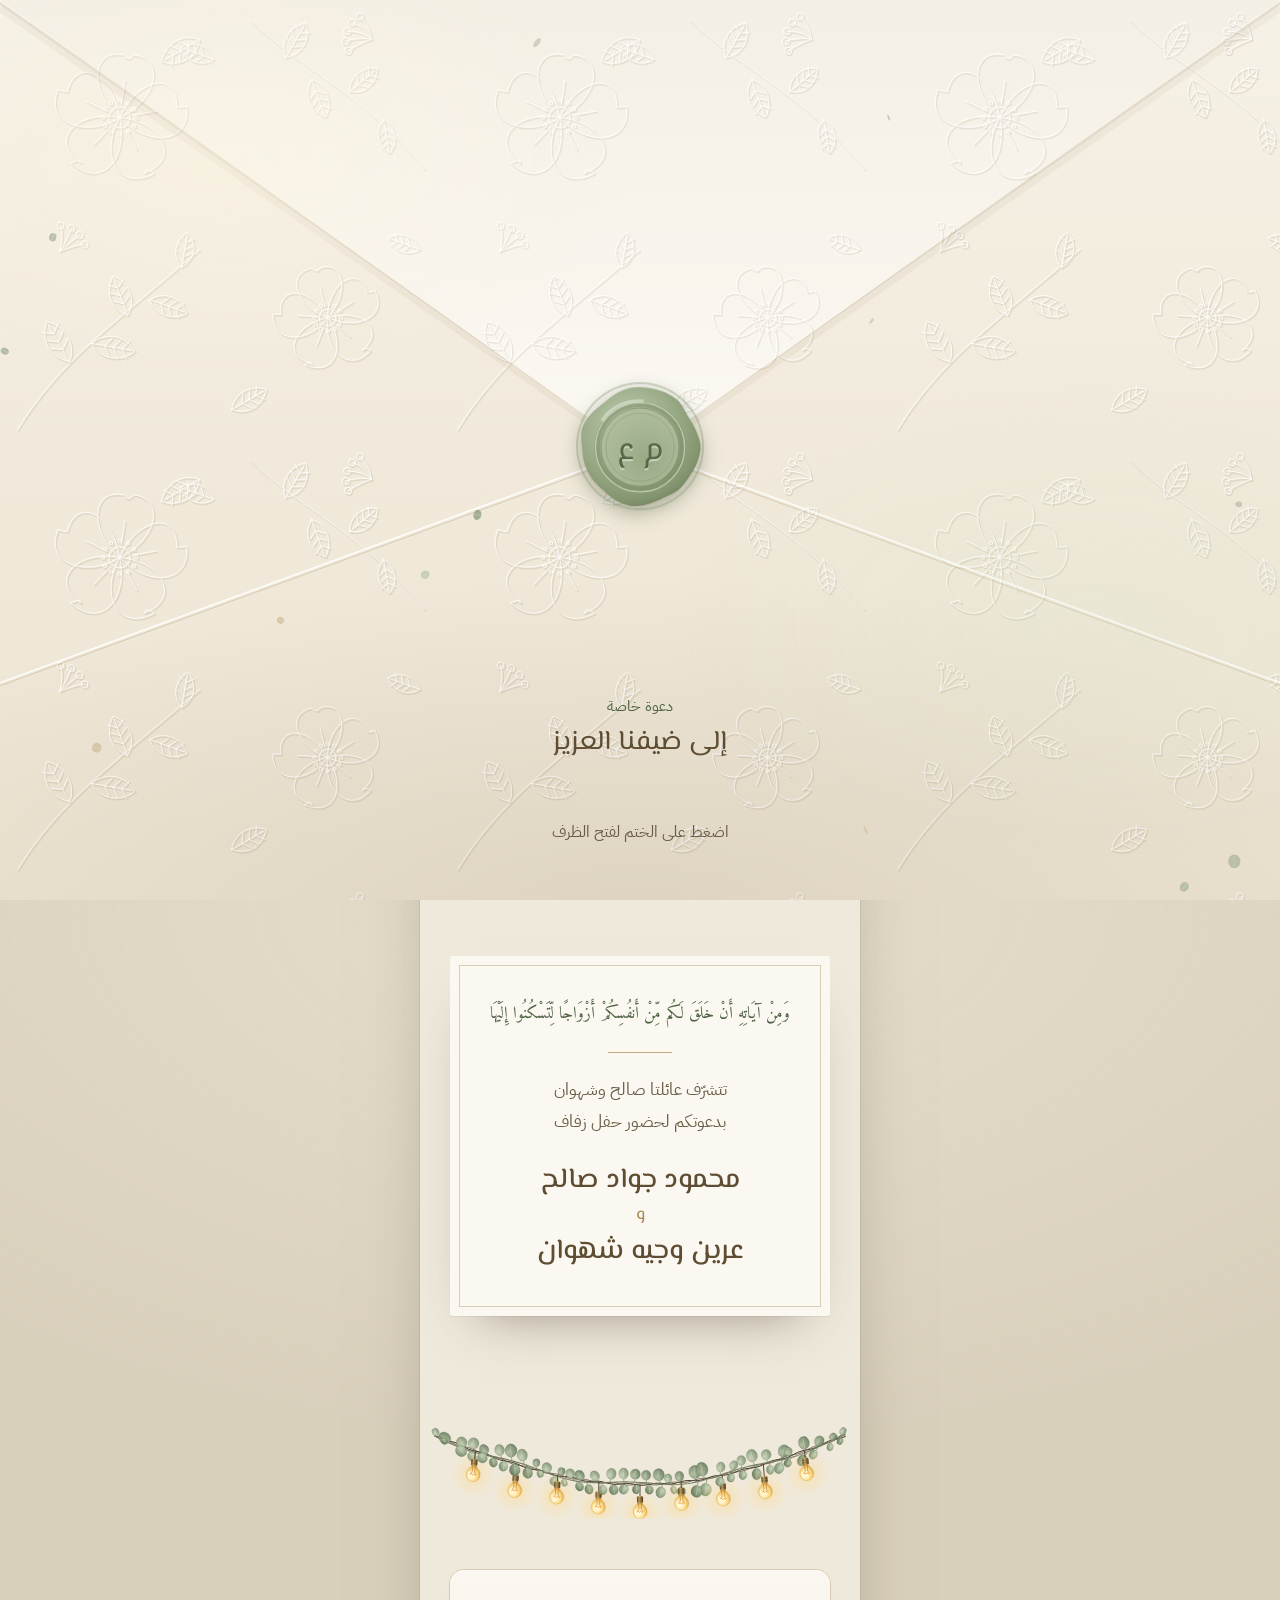
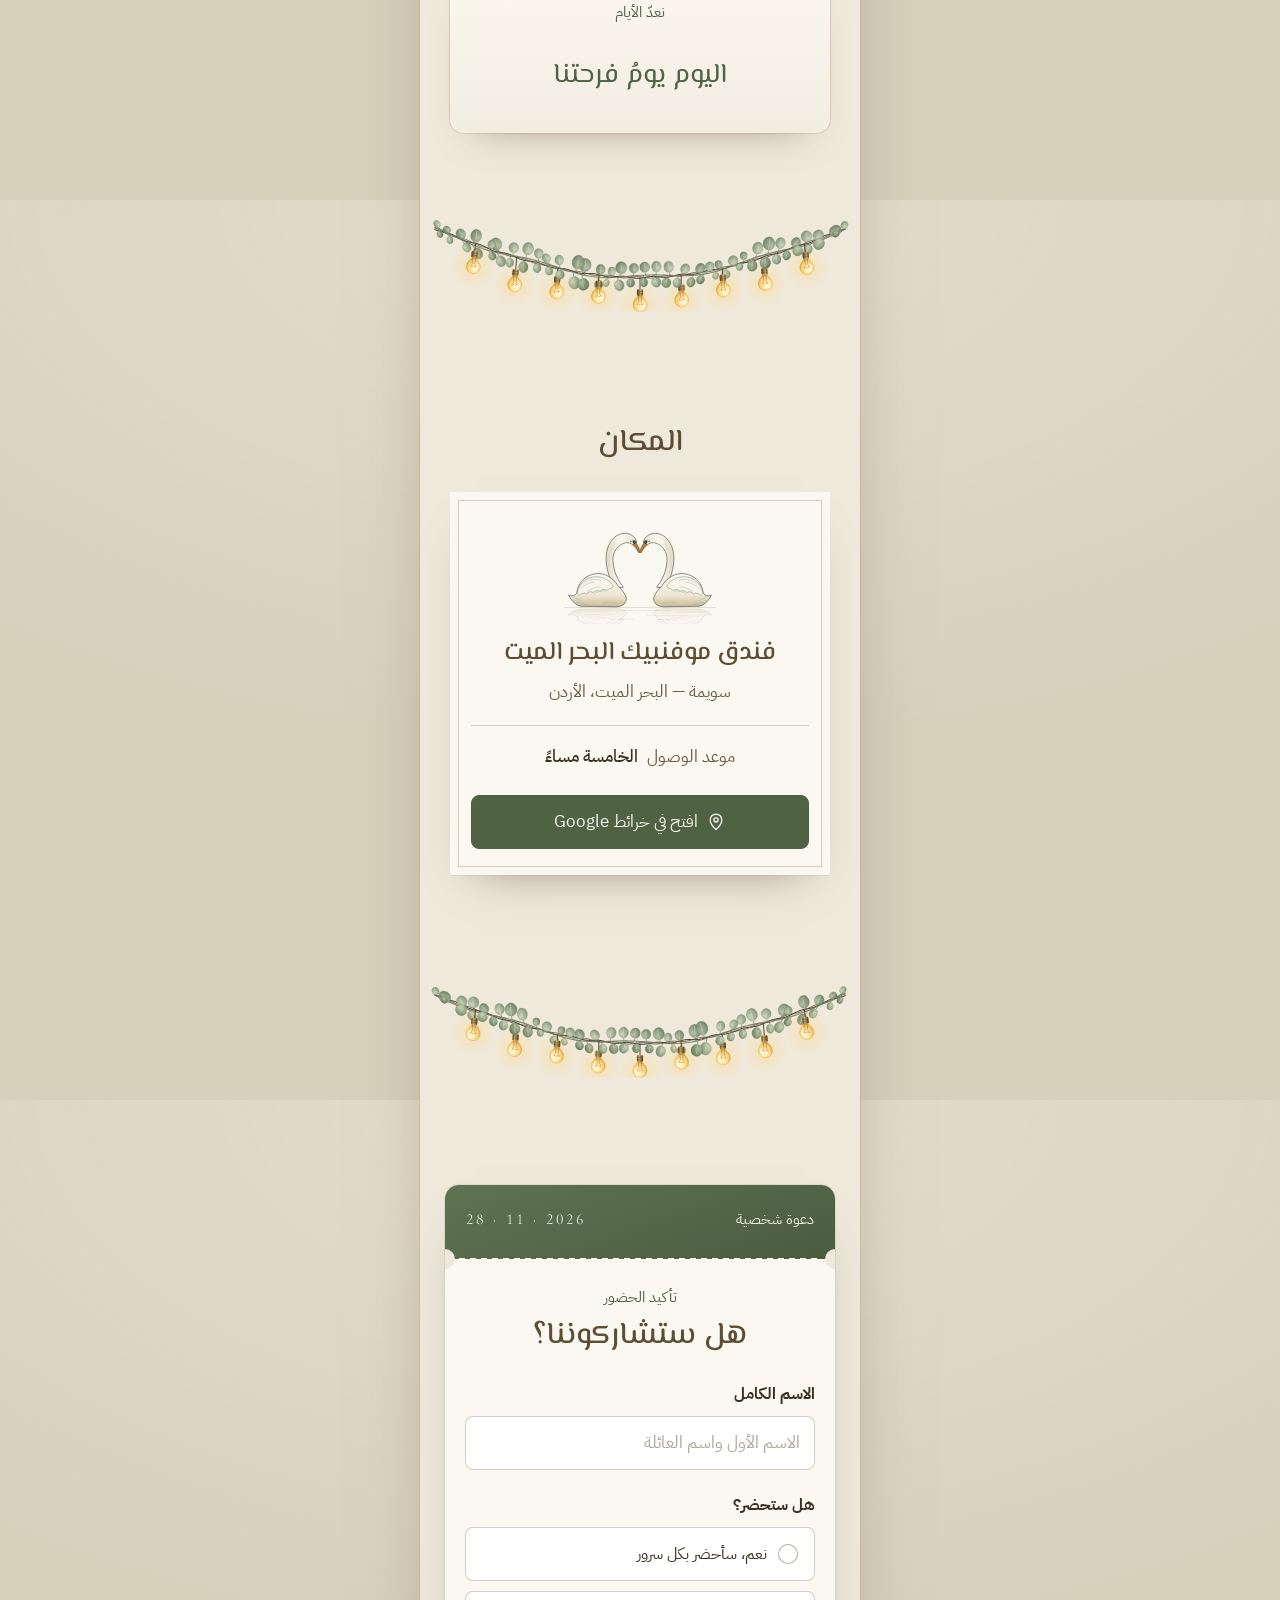
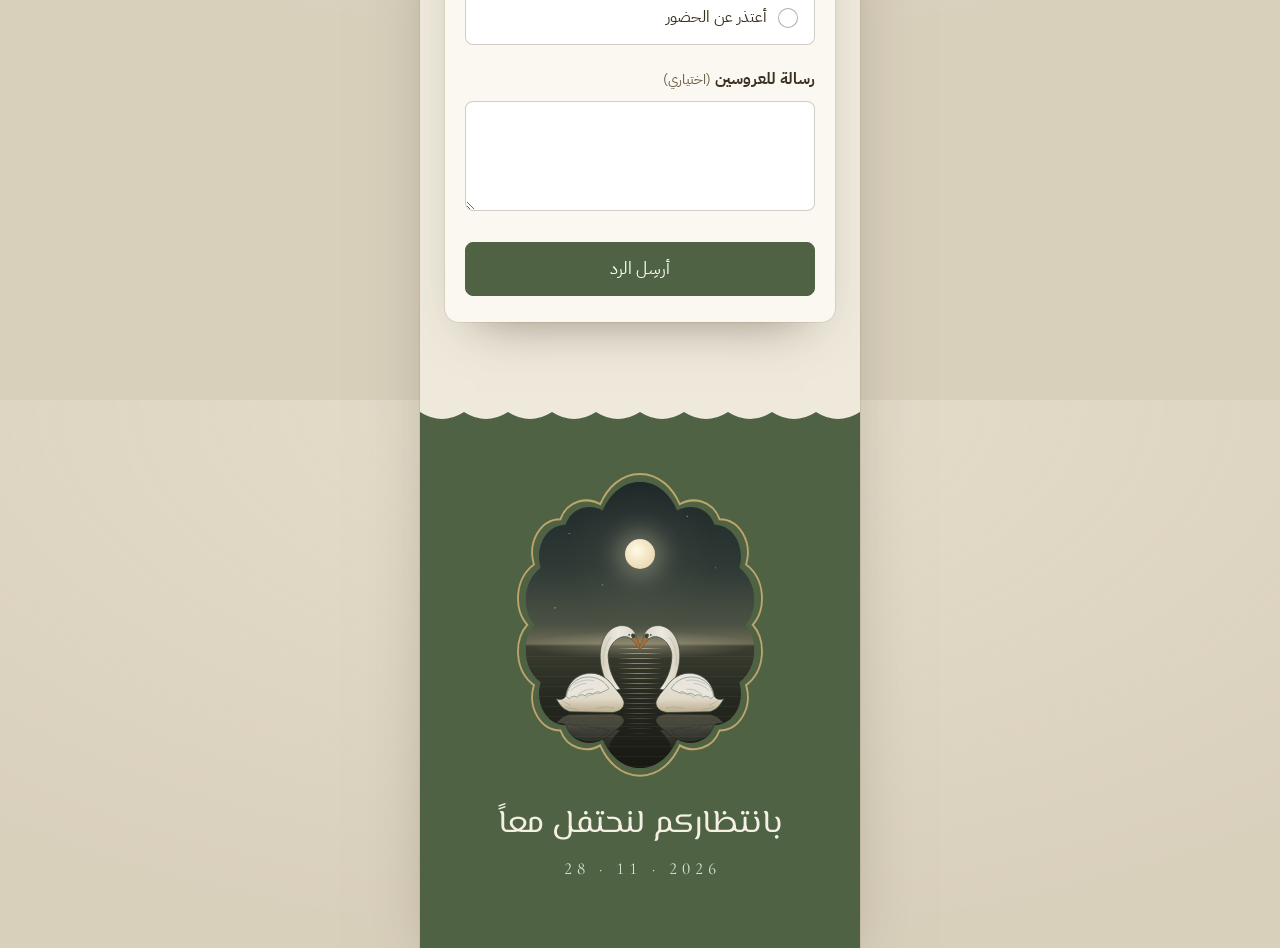
==== commit ae4400ae: "Countdown reads left to right: يوم · ساعة · دقيقة · ثانية Co-Authored-By: Claude Opus 5.5 <noreply@a" ====
--- a/index.html
+++ b/index.html
@@ -13,7 +13,7 @@
 <link rel="preconnect" href="https://fonts.googleapis.com">
 <link rel="preconnect" href="https://fonts.gstatic.com" crossorigin>
 <link rel="stylesheet" href="https://fonts.googleapis.com/css2?family=Amiri:wght@400&family=El+Messiri:wght@400;500;600&family=IBM+Plex+Sans+Arabic:wght@400;500;600&family=Cormorant+Garamond:wght@400;500&family=Parisienne&display=swap">
-<link rel="stylesheet" href="style.css?v=26">
+<link rel="stylesheet" href="style.css?v=27">
 <!-- the cover only exists when JS can open it; without JS the page is simply readable -->
 <script>document.documentElement.classList.add('js','sealed')</script>
 <script src="config.js?v=14"></script>
--- a/style.css
+++ b/style.css
@@ -294,7 +294,7 @@
 /* ═══════════════════════════ countdown numbers ═══════════════════════════ */
 .count{
   display:grid; grid-template-columns:repeat(4,1fr); gap:.4rem;
-  max-width:340px; margin:2.4rem auto 0; direction:rtl;
+  max-width:340px; margin:2.4rem auto 0; direction:ltr;   /* يوم on the left → ثانية on the right, like a clock */
 }
 .count div{ display:flex; flex-direction:column; align-items:center }
 .count b{
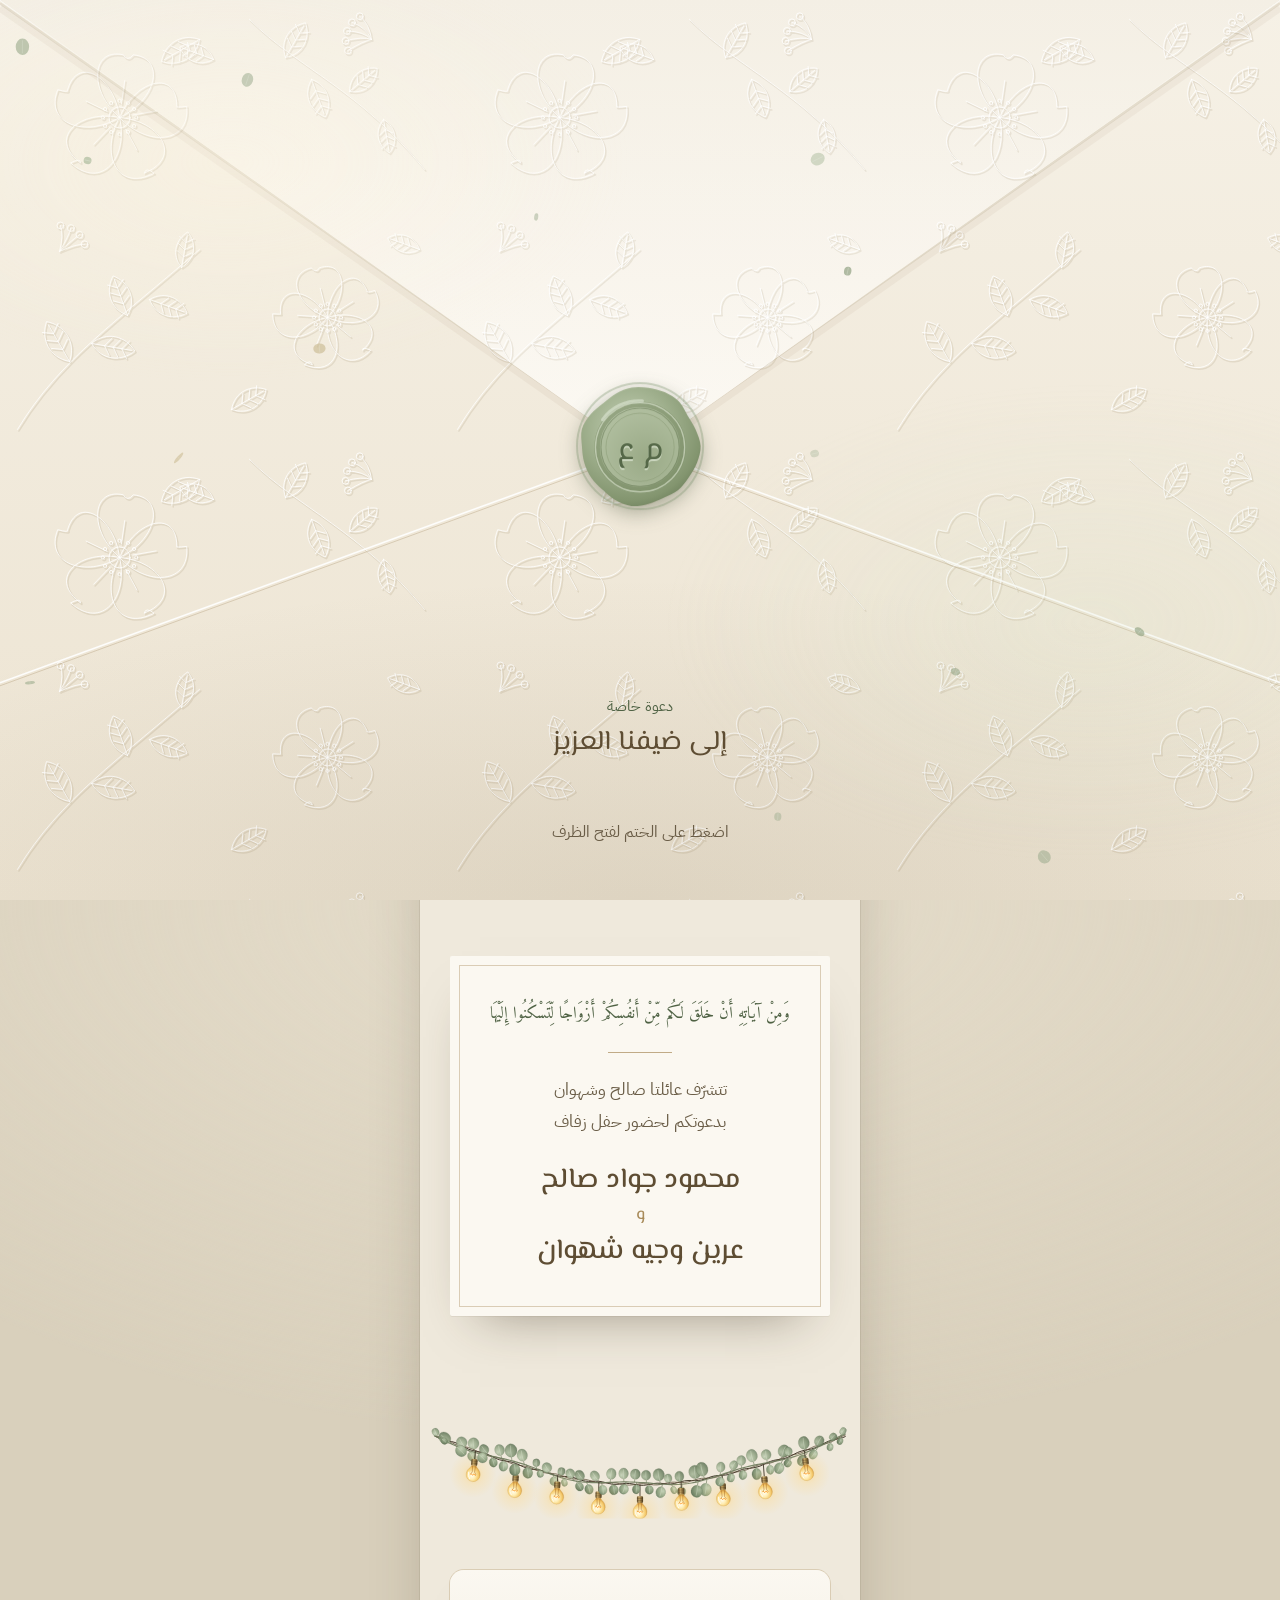
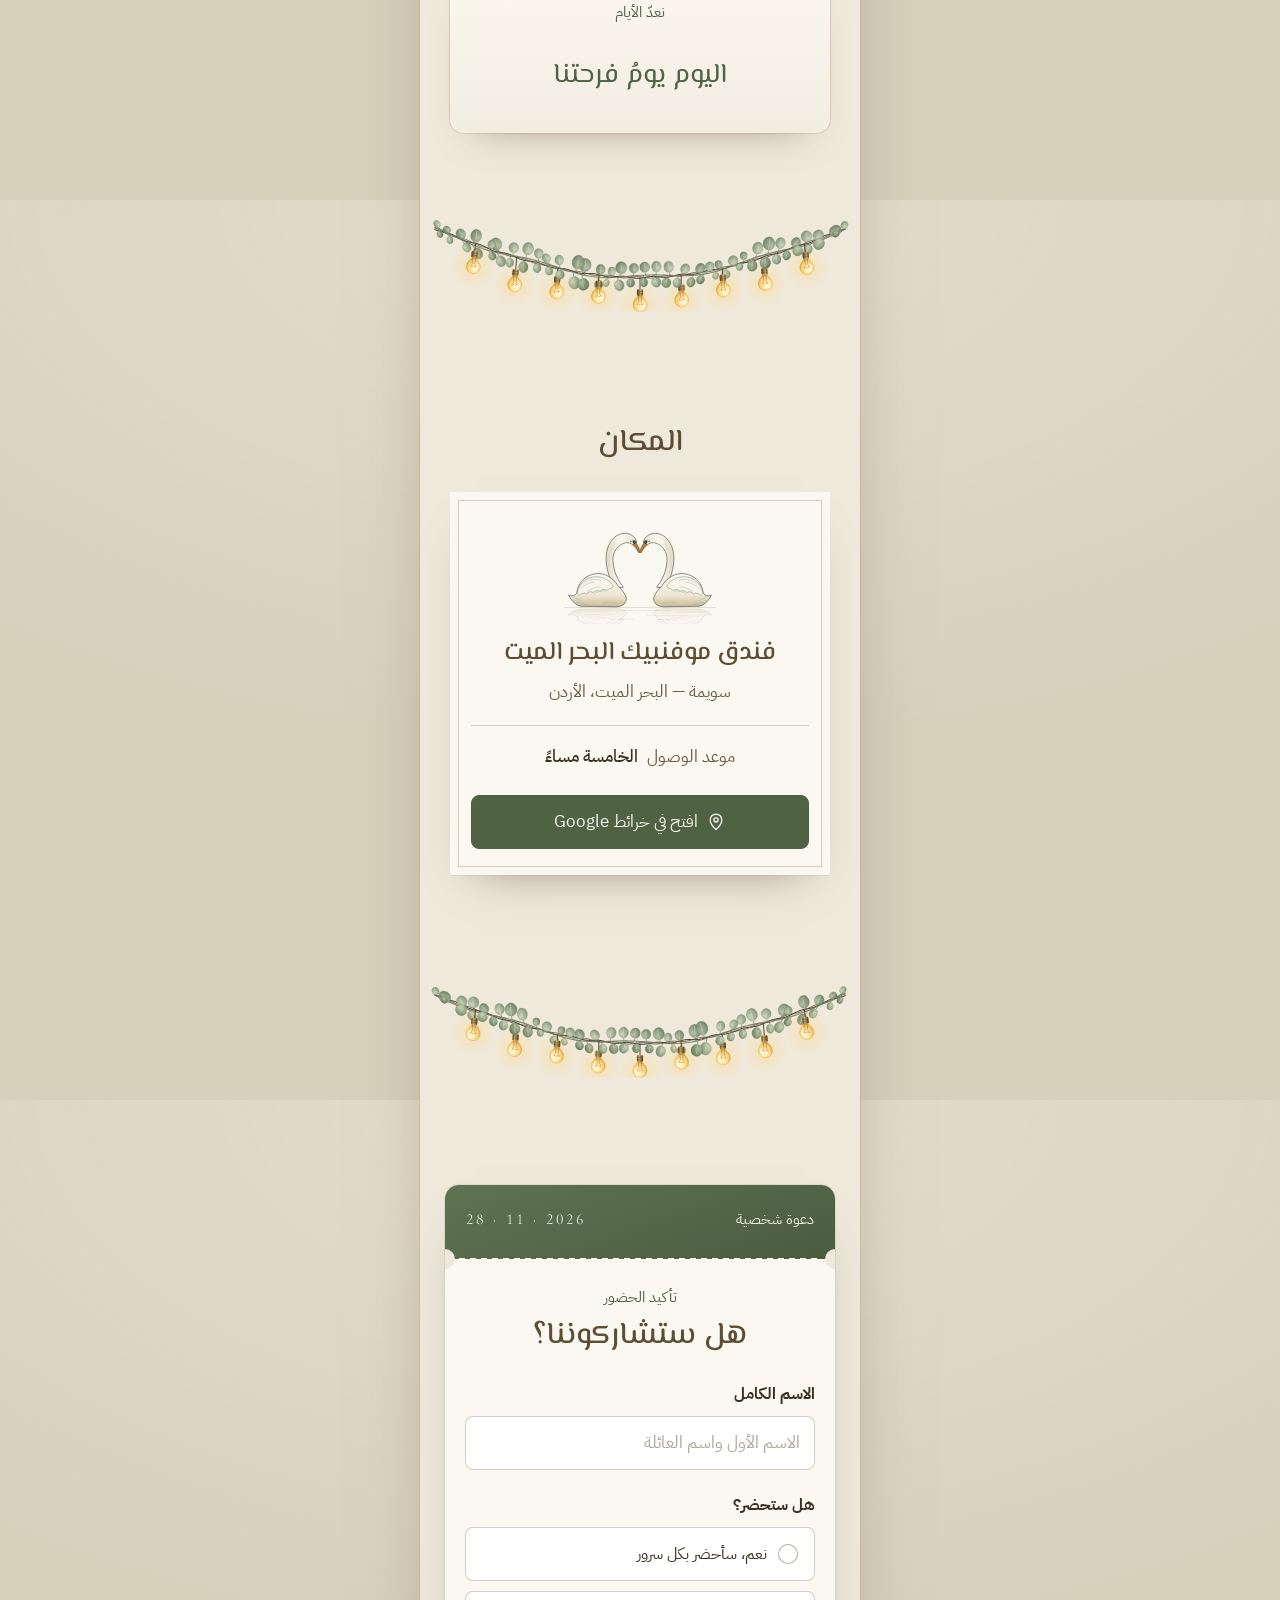
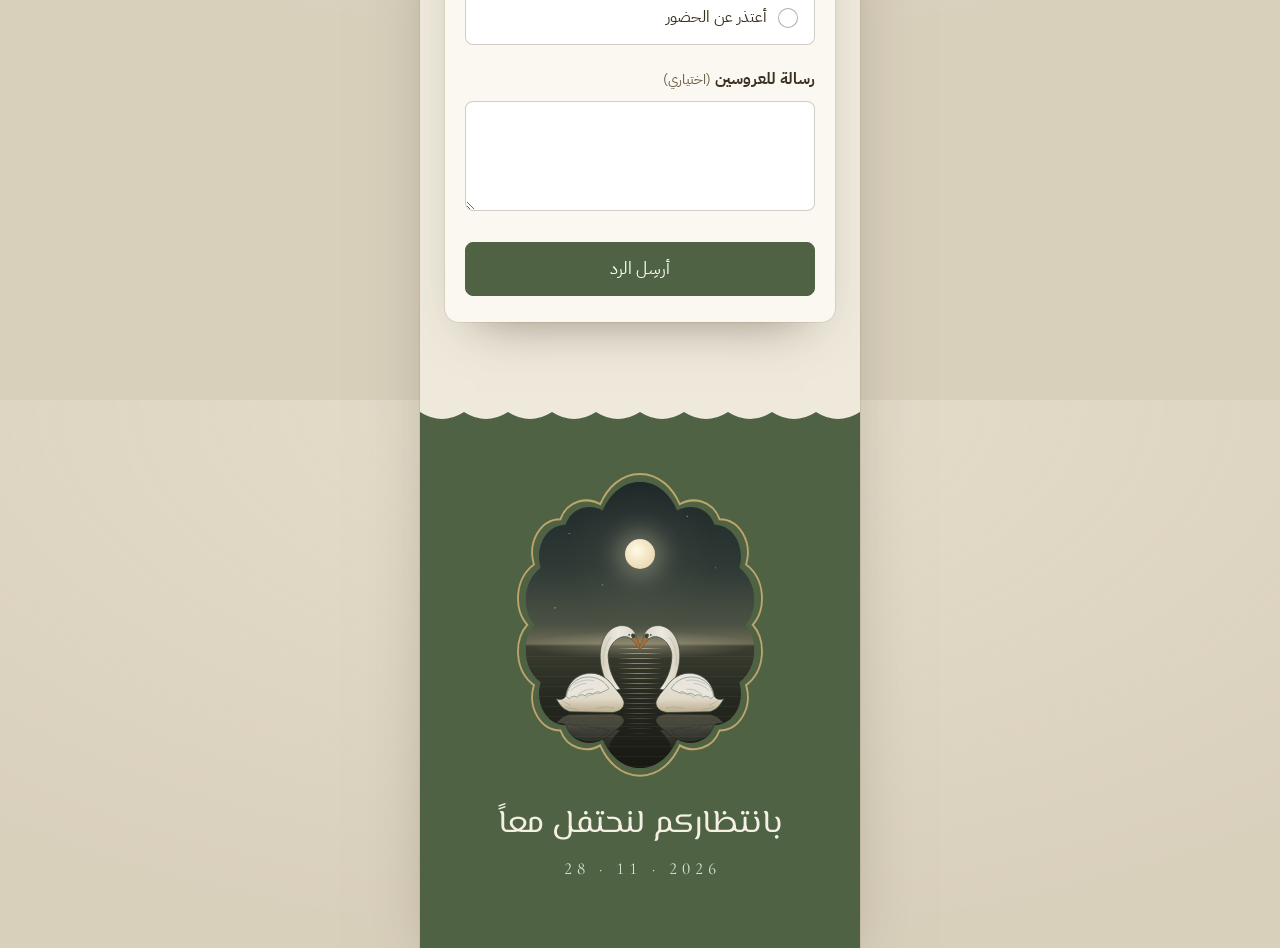
==== commit 558567ff: "Countdown: يوم on the right, ثانية on the left Co-Authored-By: Claude Opus 5.5 <noreply@anthropic.co" ====
--- a/index.html
+++ b/index.html
@@ -13,7 +13,7 @@
 <link rel="preconnect" href="https://fonts.googleapis.com">
 <link rel="preconnect" href="https://fonts.gstatic.com" crossorigin>
 <link rel="stylesheet" href="https://fonts.googleapis.com/css2?family=Amiri:wght@400&family=El+Messiri:wght@400;500;600&family=IBM+Plex+Sans+Arabic:wght@400;500;600&family=Cormorant+Garamond:wght@400;500&family=Parisienne&display=swap">
-<link rel="stylesheet" href="style.css?v=27">
+<link rel="stylesheet" href="style.css?v=28">
 <!-- the cover only exists when JS can open it; without JS the page is simply readable -->
 <script>document.documentElement.classList.add('js','sealed')</script>
 <script src="config.js?v=14"></script>
--- a/style.css
+++ b/style.css
@@ -294,7 +294,7 @@
 /* ═══════════════════════════ countdown numbers ═══════════════════════════ */
 .count{
   display:grid; grid-template-columns:repeat(4,1fr); gap:.4rem;
-  max-width:340px; margin:2.4rem auto 0; direction:ltr;   /* يوم on the left → ثانية on the right, like a clock */
+  max-width:340px; margin:2.4rem auto 0; direction:rtl;   /* يوم on the right → ثانية on the left */
 }
 .count div{ display:flex; flex-direction:column; align-items:center }
 .count b{
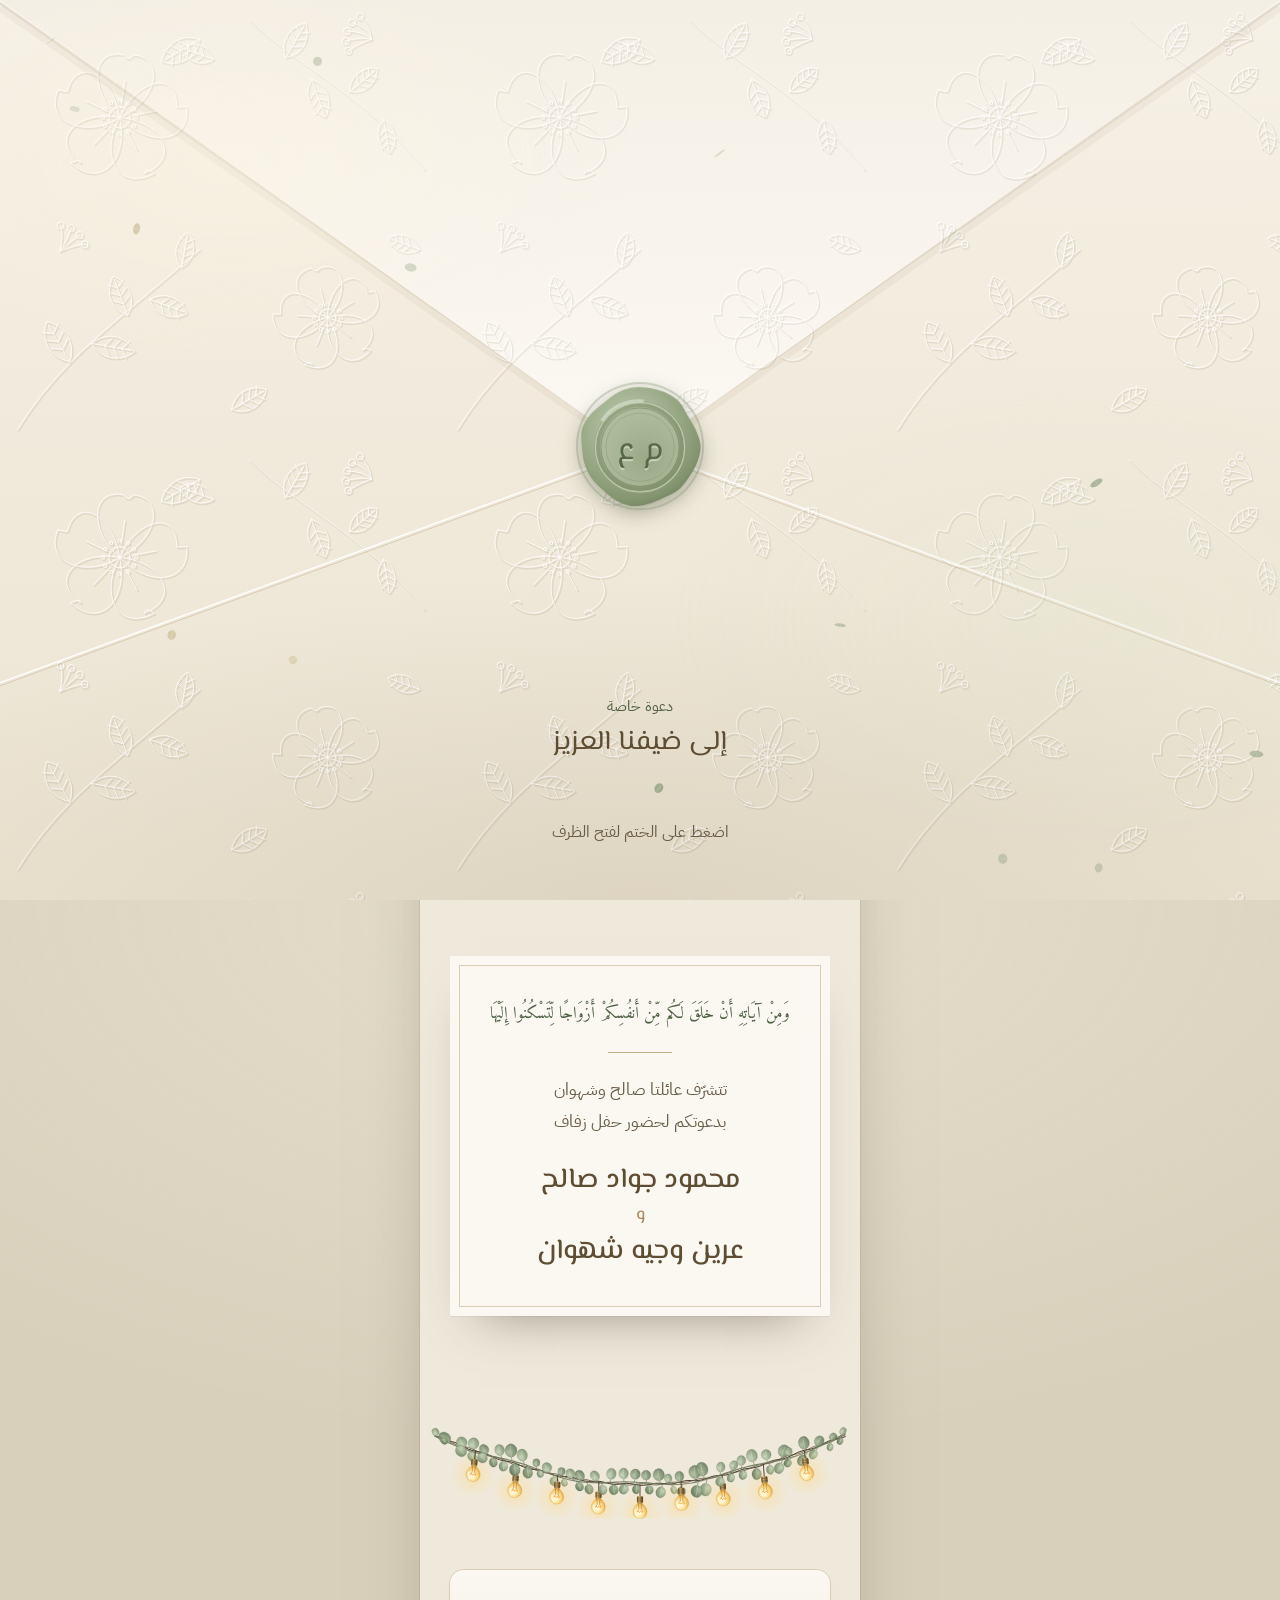
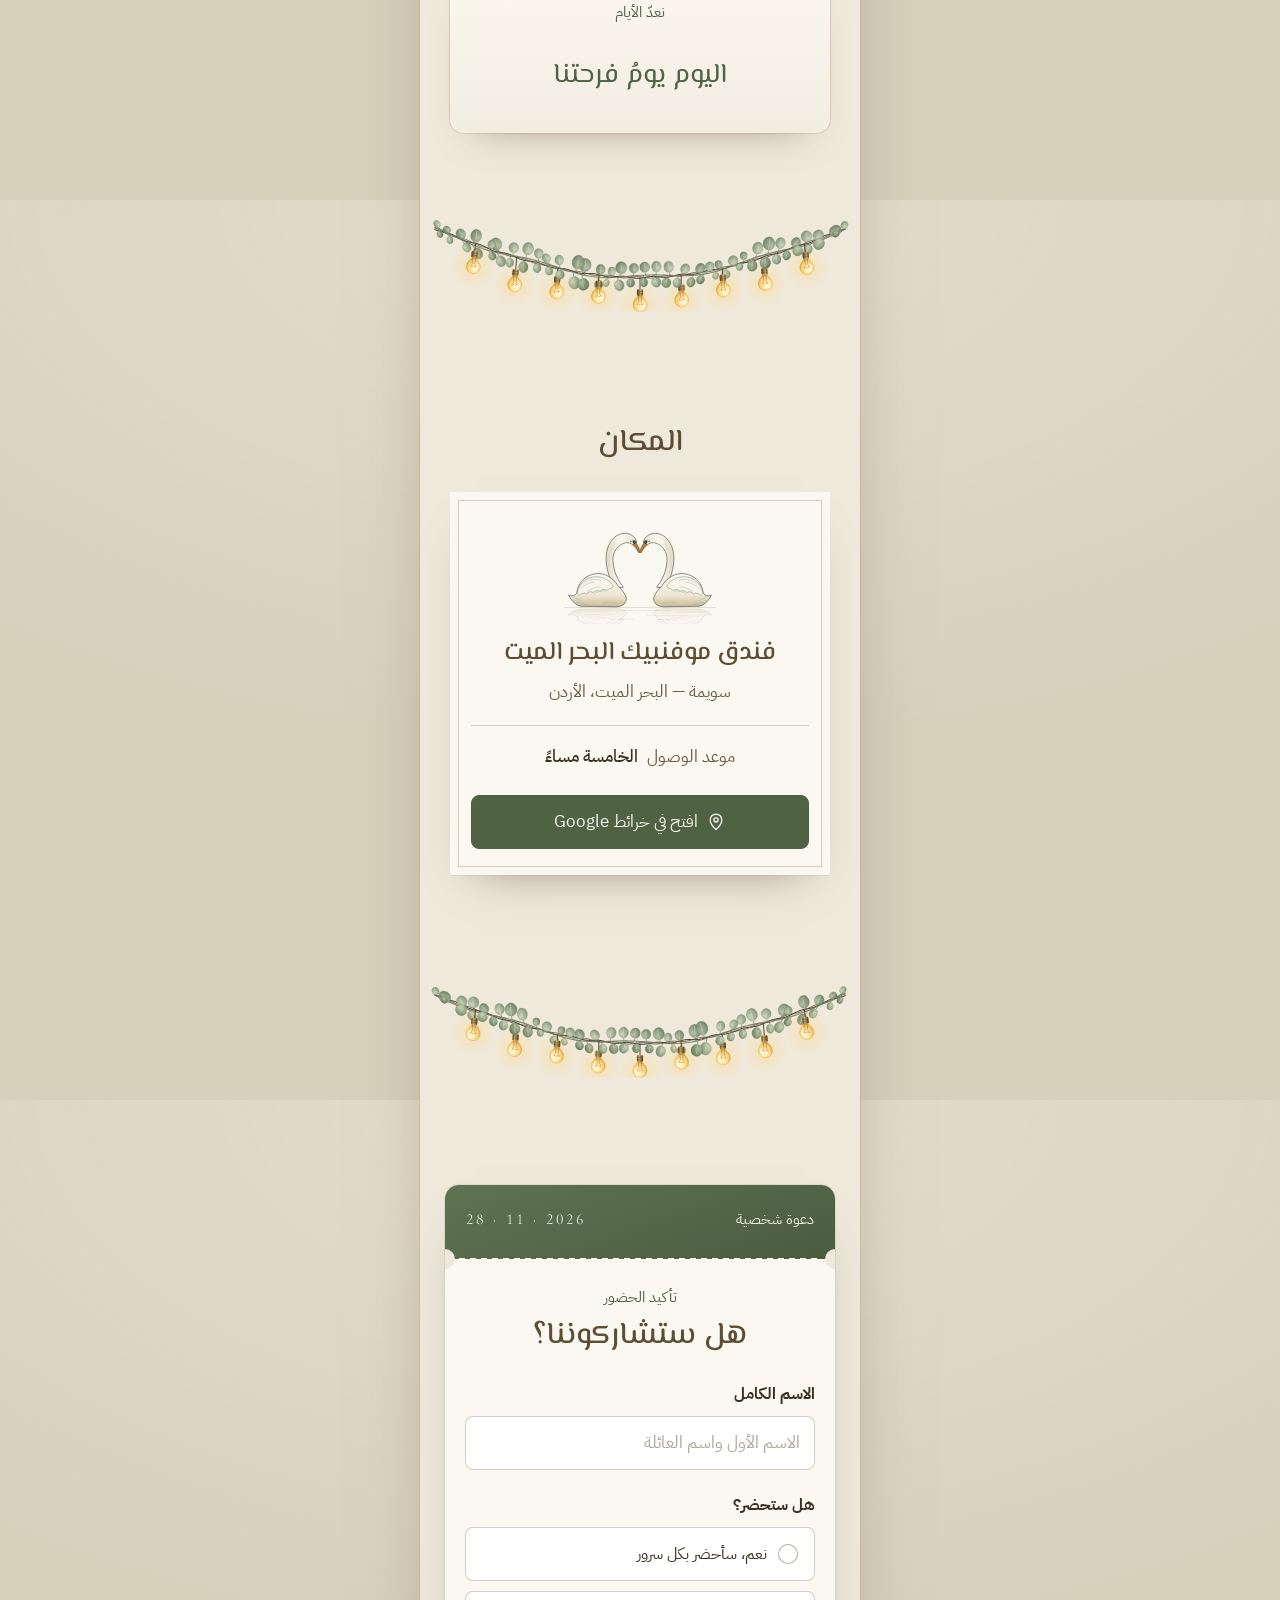
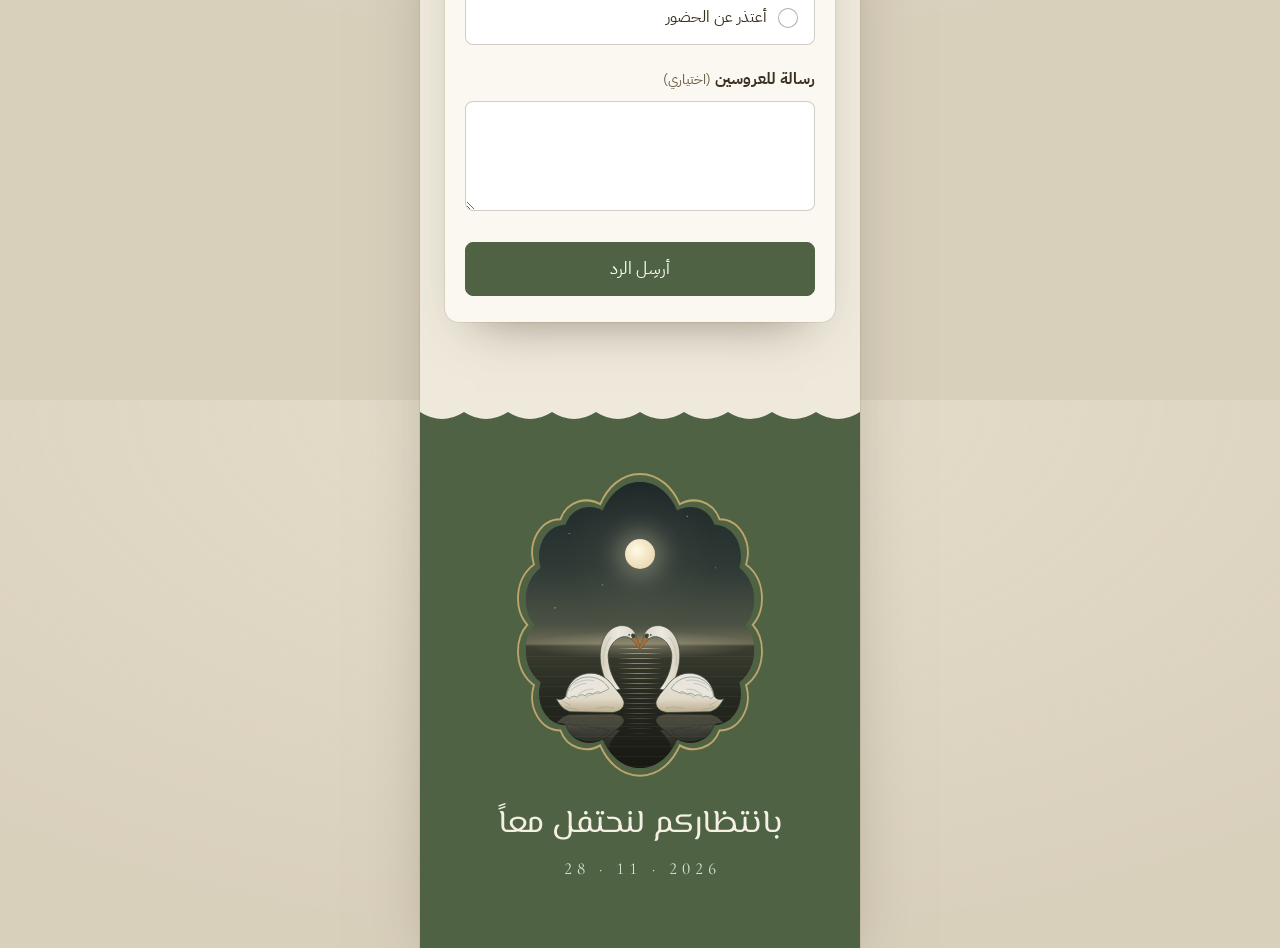
==== commit 8ca8efb3: "Countdown: يوم on the left, ثانية on the right Co-Authored-By: Claude Opus 5.5 <noreply@anthropic.co" ====
--- a/index.html
+++ b/index.html
@@ -13,7 +13,7 @@
 <link rel="preconnect" href="https://fonts.googleapis.com">
 <link rel="preconnect" href="https://fonts.gstatic.com" crossorigin>
 <link rel="stylesheet" href="https://fonts.googleapis.com/css2?family=Amiri:wght@400&family=El+Messiri:wght@400;500;600&family=IBM+Plex+Sans+Arabic:wght@400;500;600&family=Cormorant+Garamond:wght@400;500&family=Parisienne&display=swap">
-<link rel="stylesheet" href="style.css?v=28">
+<link rel="stylesheet" href="style.css?v=29">
 <!-- the cover only exists when JS can open it; without JS the page is simply readable -->
 <script>document.documentElement.classList.add('js','sealed')</script>
 <script src="config.js?v=14"></script>
--- a/style.css
+++ b/style.css
@@ -294,7 +294,7 @@
 /* ═══════════════════════════ countdown numbers ═══════════════════════════ */
 .count{
   display:grid; grid-template-columns:repeat(4,1fr); gap:.4rem;
-  max-width:340px; margin:2.4rem auto 0; direction:rtl;   /* يوم on the right → ثانية on the left */
+  max-width:340px; margin:2.4rem auto 0; direction:ltr;   /* يوم on the LEFT, ثانية on the RIGHT — the couple asked for this */
 }
 .count div{ display:flex; flex-direction:column; align-items:center }
 .count b{
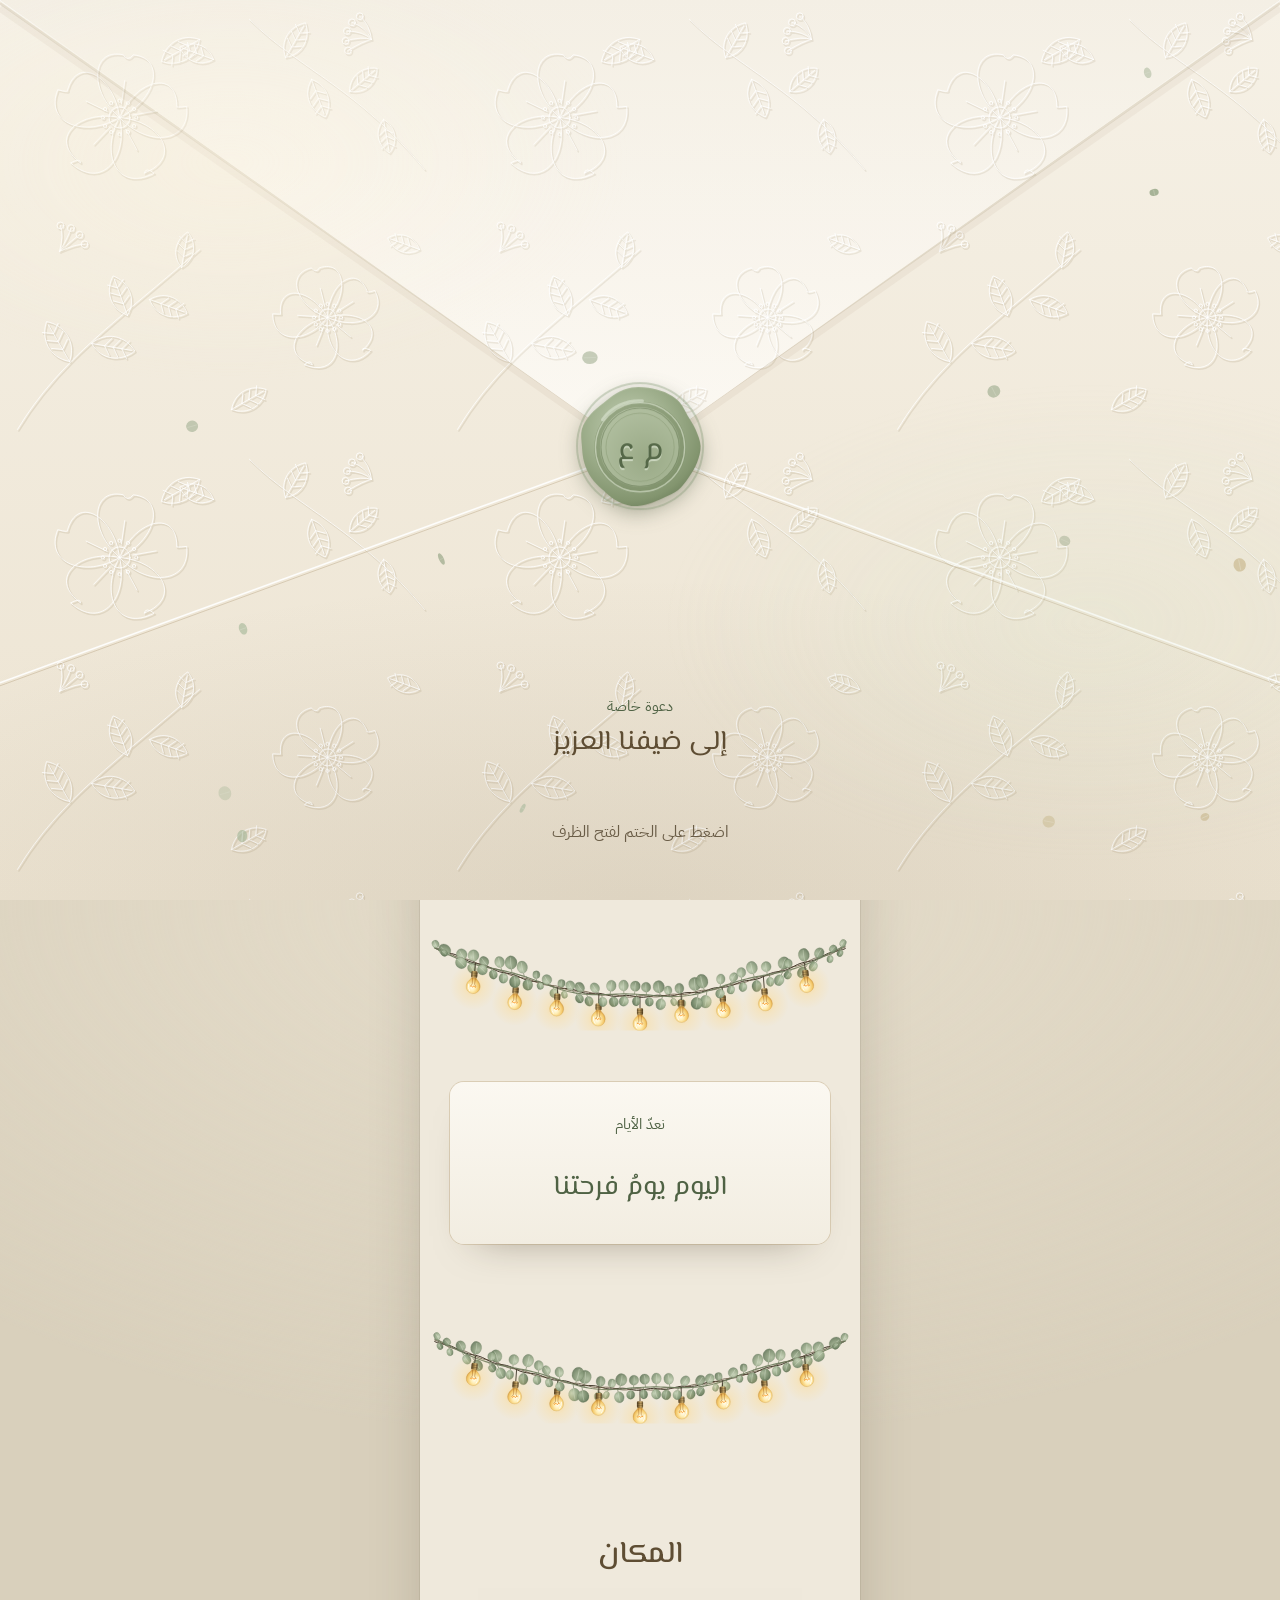
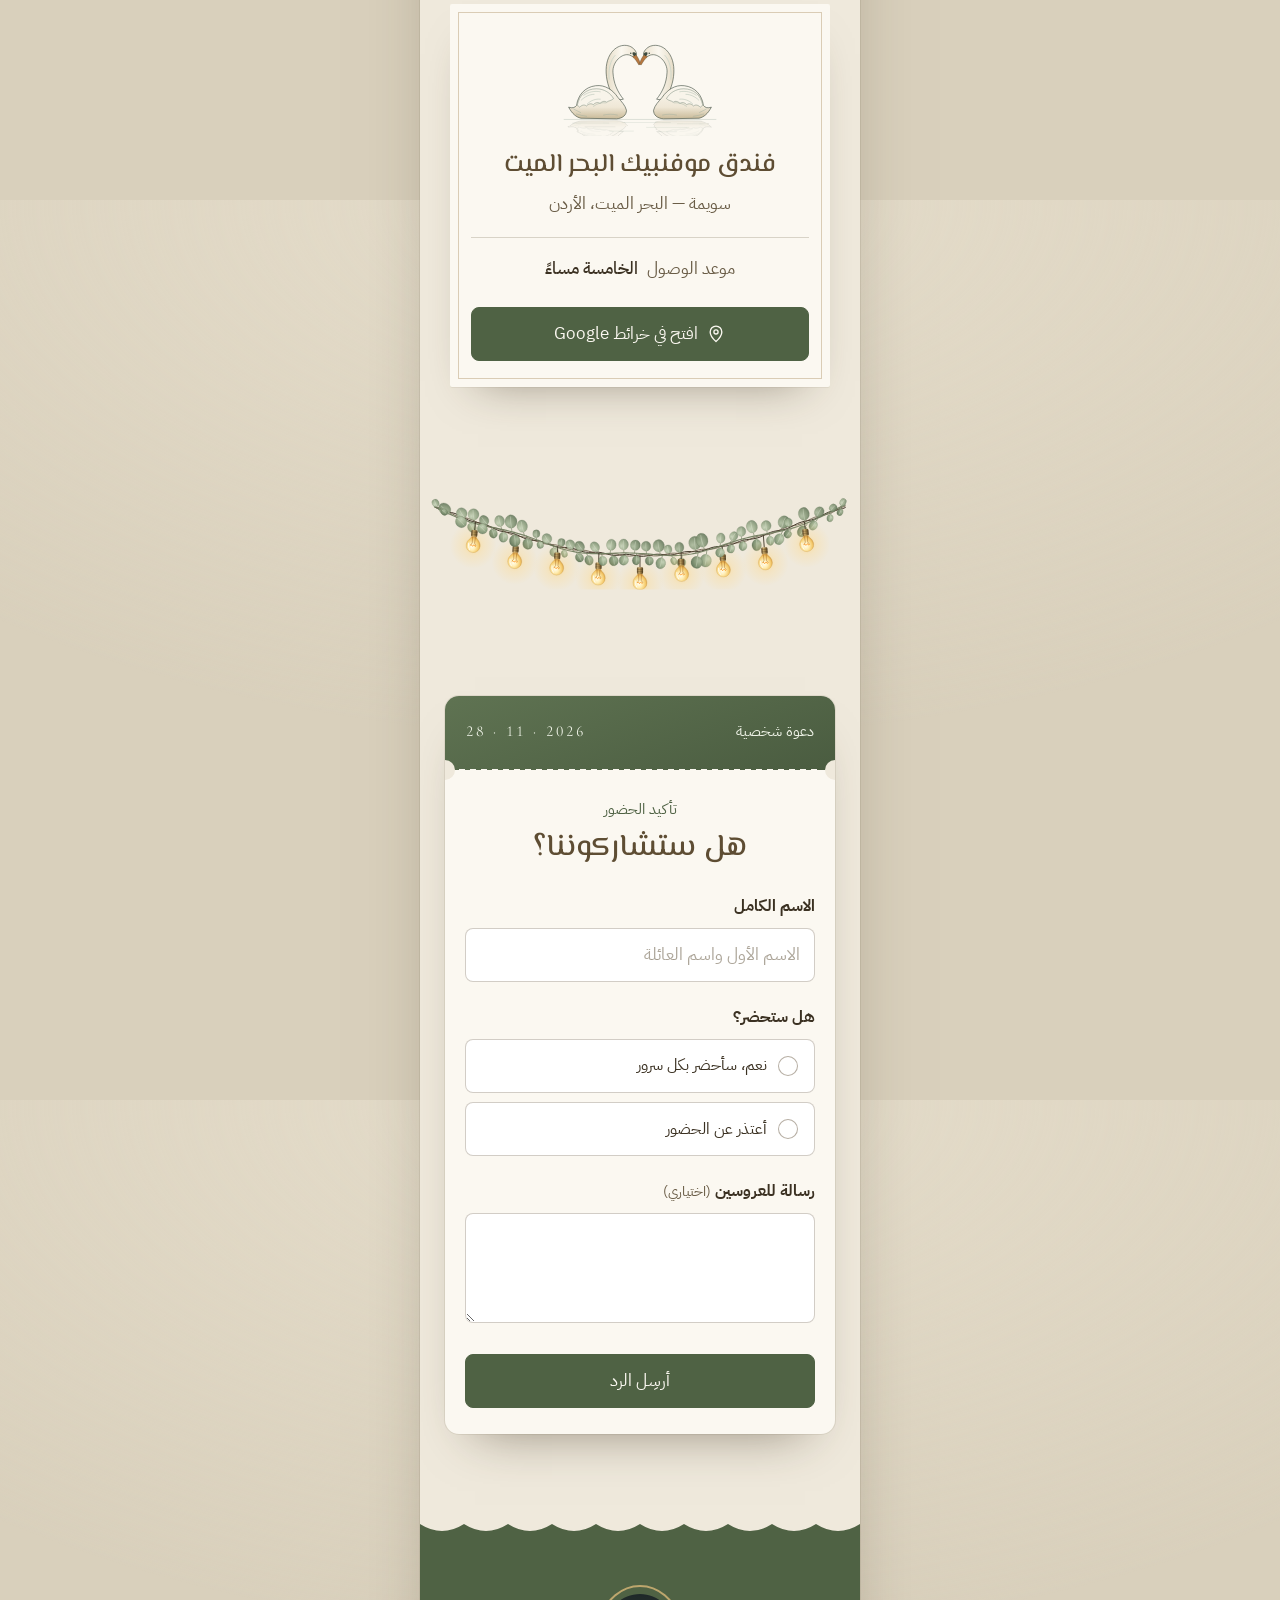
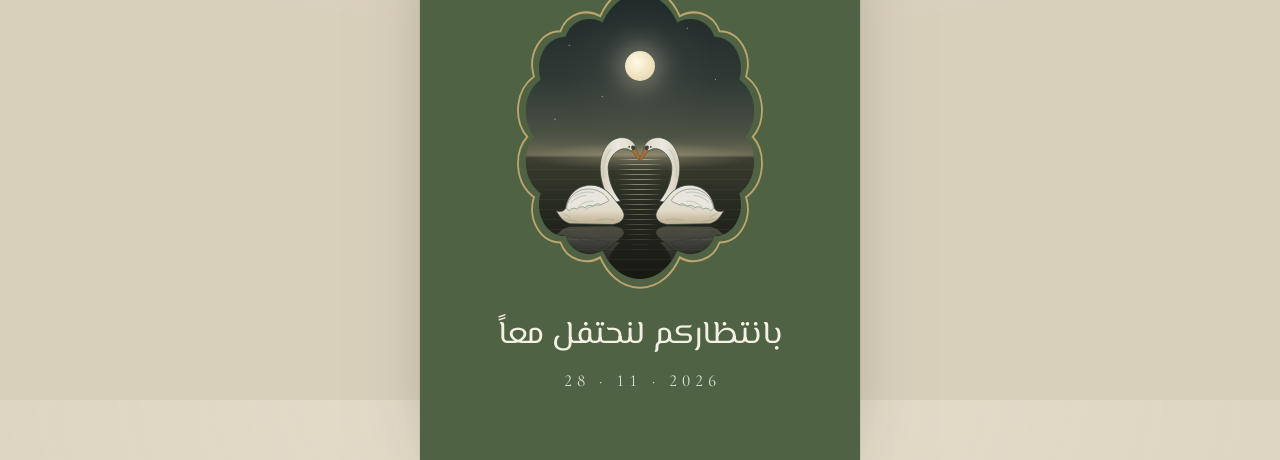
==== commit dfdb97b1: "First screen carries the verse and the parents' invitation; wording card removed - Verse at the top " ====
--- a/index.html
+++ b/index.html
@@ -13,10 +13,10 @@
 <link rel="preconnect" href="https://fonts.googleapis.com">
 <link rel="preconnect" href="https://fonts.gstatic.com" crossorigin>
 <link rel="stylesheet" href="https://fonts.googleapis.com/css2?family=Amiri:wght@400&family=El+Messiri:wght@400;500;600&family=IBM+Plex+Sans+Arabic:wght@400;500;600&family=Cormorant+Garamond:wght@400;500&family=Parisienne&display=swap">
-<link rel="stylesheet" href="style.css?v=29">
+<link rel="stylesheet" href="style.css?v=30">
 <!-- the cover only exists when JS can open it; without JS the page is simply readable -->
 <script>document.documentElement.classList.add('js','sealed')</script>
-<script src="config.js?v=14"></script>
+<script src="config.js?v=15"></script>
 </head>
 <body>
 
@@ -113,8 +113,9 @@
     </div>
 
     <div class="hero__text">
+      <p class="hero__verse">وَمِنْ آيَاتِهِ أَنْ خَلَقَ لَكُم مِّنْ أَنفُسِكُمْ أَزْوَاجًا لِّتَسْكُنُوا إِلَيْهَا</p>
+      <p class="hero__hosts">يتشرّف <span id="hostA">السيد جواد صالح</span> و<span id="hostB">السيد وجيه شهوان</span><br>بدعوتكم لحضور حفل زفاف</p>
       <h1 class="hero__names"><span class="js-gAr">محمود</span> <i>&amp;</i> <span class="js-bAr">عرين</span></h1>
-      <p class="hero__invite">يتشرّفان بدعوتكم لمشاركتهما فرحة زفافهما</p>
       <div class="hero__date">
         <span class="hero__side" id="hMonth">تشرين الثاني</span>
         <span class="hero__day" id="hDay">28</span>
@@ -125,21 +126,6 @@
       <p class="hero__time" id="hTime">الخامسة مساءً</p>
     </div>
   </header>
-
-  <!-- ═══════════════ 3 · THE INVITATION — engraved wording ═══════════════ -->
-  <section class="sec invitation" id="invitation" aria-labelledby="invTitle">
-    <article class="wordcard" data-reveal>
-
-      <p class="wc-verse">وَمِنْ آيَاتِهِ أَنْ خَلَقَ لَكُم مِّنْ أَنفُسِكُمْ أَزْوَاجًا لِّتَسْكُنُوا إِلَيْهَا</p>
-      <span class="wc-rule" aria-hidden="true"></span>
-      <p class="wc-lead" id="invTitle">تتشرّف عائلتا <span id="famA">صالح</span> و<span id="famB">شهوان</span><br>بدعوتكم لحضور حفل زفاف</p>
-      <h2 class="wc-couple">
-        <span id="groomFull">محمود جواد صالح</span>
-        <span class="wc-and">و</span>
-        <span id="brideFull">عرين وجيه شهوان</span>
-      </h2>
-    </article>
-  </section>
 
   <div class="garland" aria-hidden="true"><svg viewBox="0 0 400 90"><use href="#garlandArt"/></svg></div>
 
@@ -351,6 +337,6 @@
   </defs>
 </svg>
 
-<script src="script.js?v=26"></script>
+<script src="script.js?v=27"></script>
 </body>
 </html>
--- a/style.css
+++ b/style.css
@@ -227,7 +227,8 @@
   font-family:var(--f-disp); color:var(--green); font-size:clamp(2.3rem, 11vw, 3rem); line-height:1.4; white-space:nowrap;
 }
 .hero__names i{ font-family:var(--f-script); font-style:normal; color:var(--gold); font-size:.62em; margin:0 .15em }
-.hero__invite{ margin-top:.3rem; font-size:1rem; color:var(--ink-soft); letter-spacing:.02em }
+.hero__verse{ font-family:var(--f-verse); font-size:.98rem; line-height:1.9; color:var(--sage-dk); text-wrap:balance; max-width:320px; margin:0 auto }
+.hero__hosts{ margin:.7rem auto .35rem; font-size:.98rem; line-height:1.85; color:var(--ink-soft); text-wrap:balance }
 .hero__date{
   display:grid; grid-template-columns:1fr auto 1fr; align-items:center; gap:.9rem;
   max-width:290px; margin:.7rem auto 0;
@@ -253,6 +254,19 @@
 .hint-on .swipe__arrows{ animation:arrows 1.8s ease-in-out infinite }
 @keyframes swipe{ 0%,100%{ transform:translateY(6px) } 50%{ transform:translateY(-7px) } }
 @keyframes arrows{ 0%,100%{ opacity:.45 } 50%{ opacity:1 } }
+
+/* short phones (iPhone SE / 8): smaller greenery and lake so the verse,
+   the parents' line and the date all fit above the water */
+@media (max-height:740px){
+  .corner{ width:min(36vw,150px) }
+  .corner--bl, .corner--br{ width:min(24vw,100px) }
+  .hero__lake{ flex-basis:30svh; min-height:170px }
+  .hero__text{ padding-top:min(17svh,120px) }
+  .hero__names{ font-size:clamp(2.1rem, 10vw, 2.6rem) }
+  .hero__day{ font-size:2.4rem }
+  .hero__hosts{ margin:.5rem auto .2rem }
+  .hero__date{ margin-top:.5rem }
+}
 
 /* doves drift across the top half, wings beating slowly */
 .dove{ position:absolute; z-index:3; width:46px; pointer-events:none; filter:drop-shadow(0 2px 2px rgba(80,70,50,.15)) }
@@ -431,23 +445,6 @@
 .link-btn{ margin-top:1rem; background:none; border:0; color:var(--sage-dk); text-decoration:underline; text-underline-offset:4px; cursor:pointer; min-height:44px }
 
 
-/* ═══════════════════════ 3 · INVITATION WORDING ═══════════════════════ */
-.invitation{ padding-top:3.5rem }
-.wordcard{
-  position:relative; max-width:380px; margin:0 auto; padding:2.6rem 1.6rem 2.8rem;
-  background:var(--paper-3); border-radius:2px;
-  box-shadow:0 1px 0 rgba(94,77,51,.08), 0 26px 50px -30px rgba(60,48,30,.5);
-}
-.wordcard::before{ content:""; position:absolute; inset:9px; border:1px solid rgba(168,139,90,.4); pointer-events:none }
-.wc-verse{ font-family:var(--f-verse); font-size:1.05rem; line-height:2; color:var(--sage-dk); text-wrap:balance }
-.wc-rule{ display:block; width:64px; height:1px; margin:1.3rem auto; background:var(--gold); opacity:.7 }
-.wc-lead{ font-size:1.05rem; line-height:1.9; color:var(--ink-soft) }
-.wc-couple{
-  display:flex; flex-direction:column; align-items:center; gap:.15rem; margin-top:1.4rem;
-  font-family:var(--f-disp); font-weight:500; font-size:1.75rem; line-height:1.45; color:var(--sepia);
-}
-.wc-and{ font-size:1.1rem; font-weight:400; color:var(--gold) }
-
 /* ═══════════════════════ 5 · COUNTDOWN ═══════════════════════ */
 .countdown{ padding-top:1rem; padding-bottom:3rem }
 .count-card{
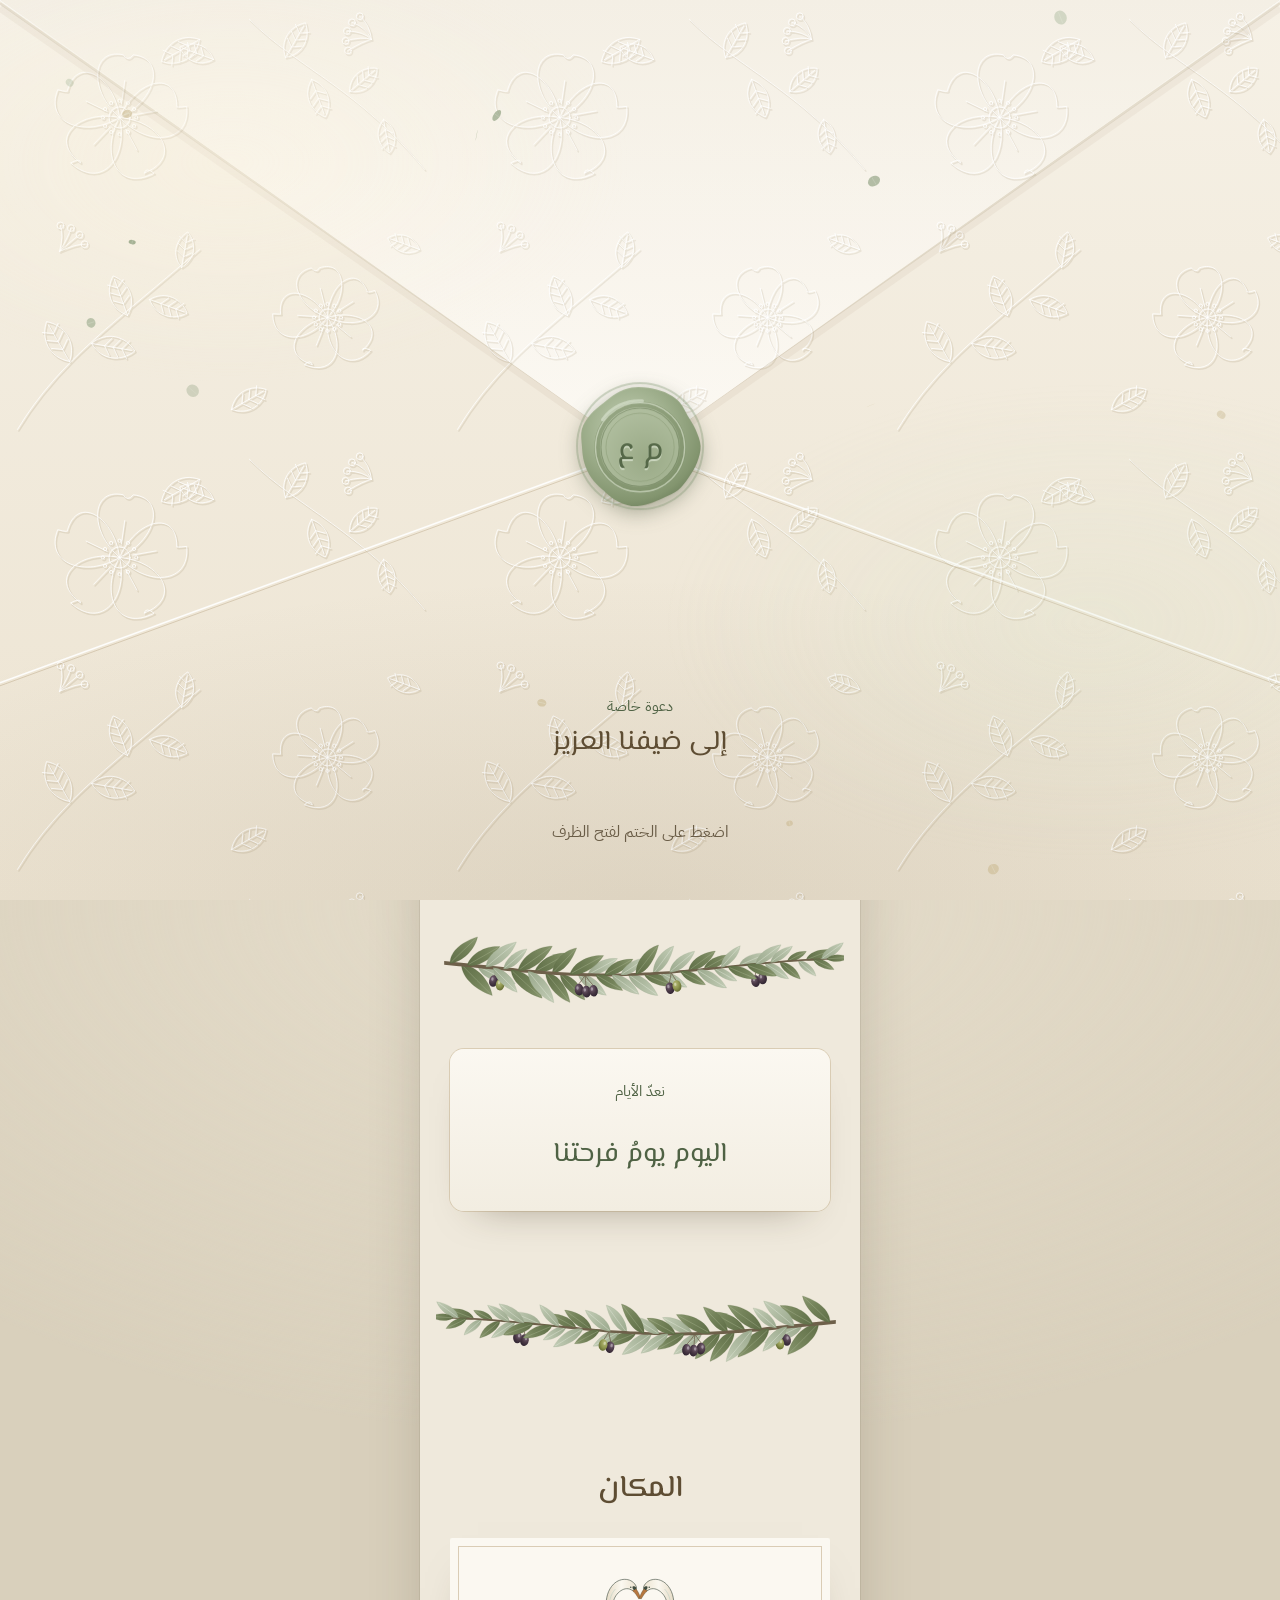
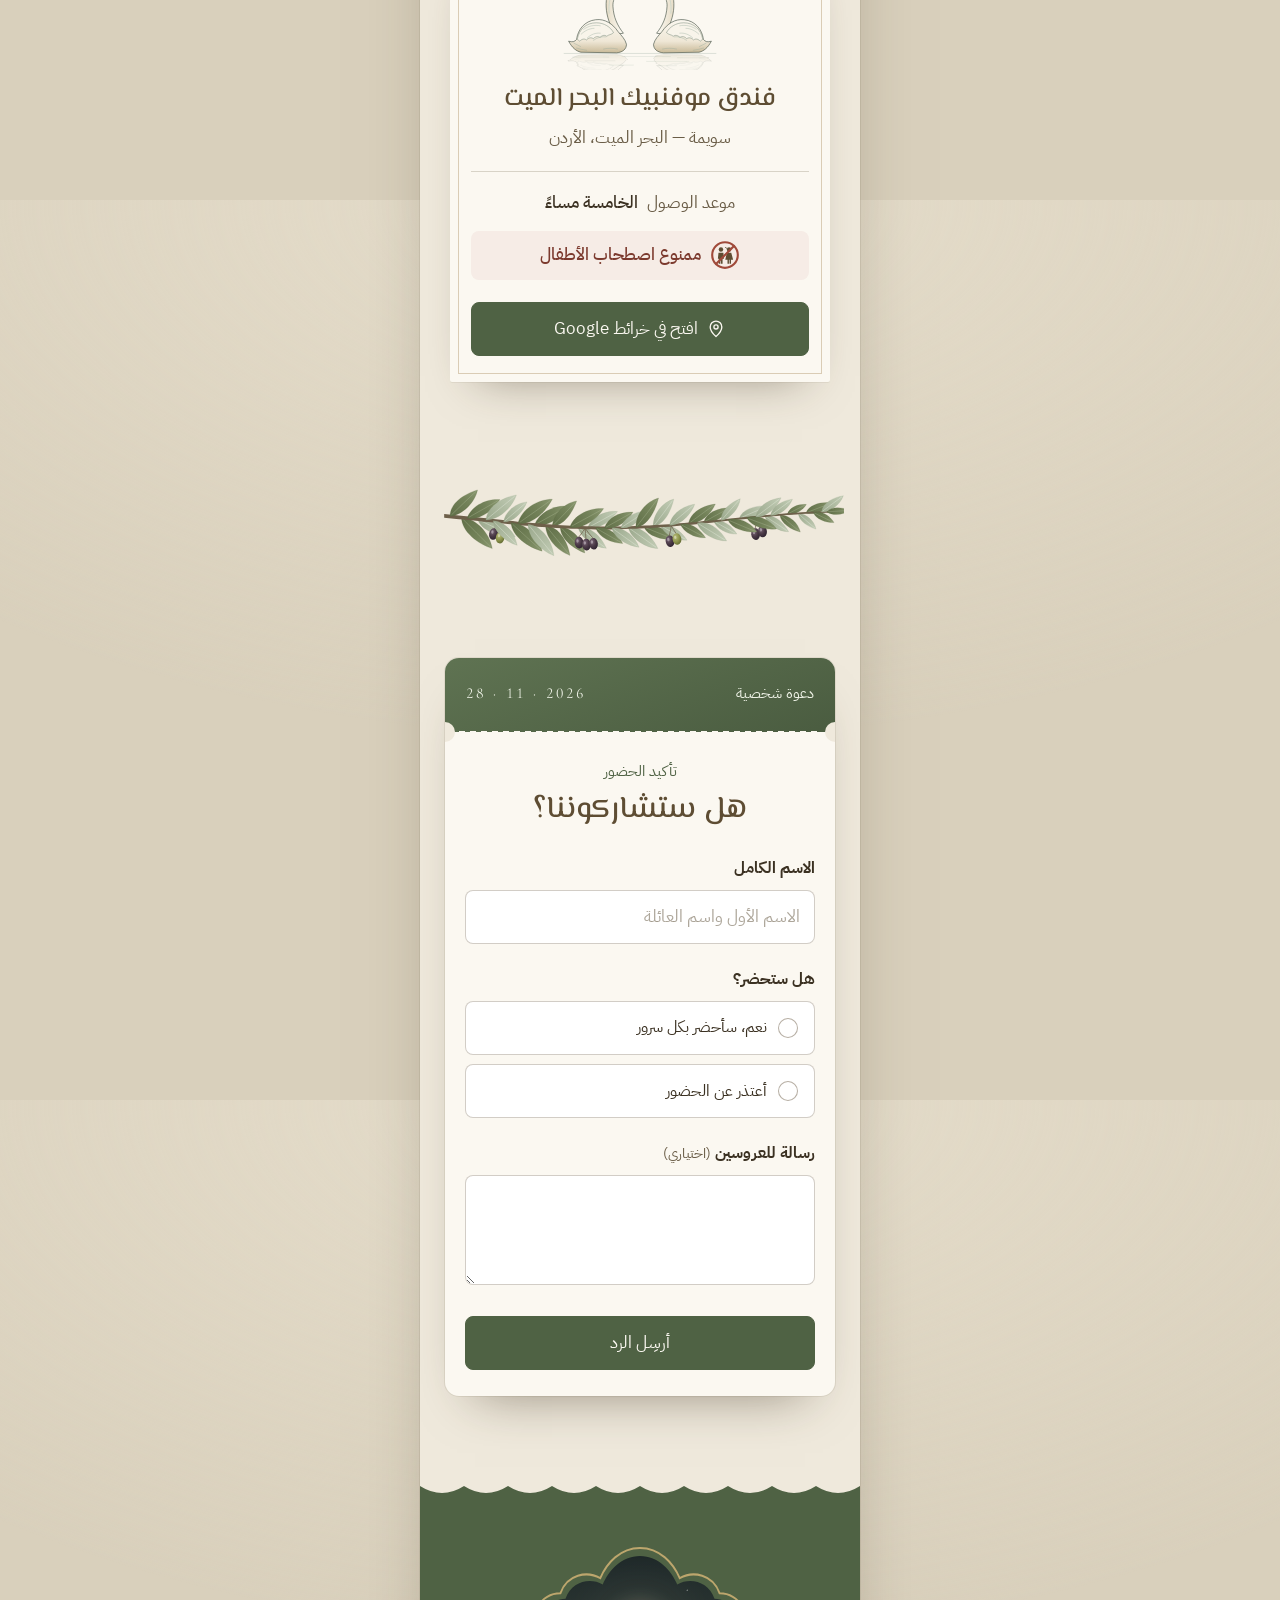
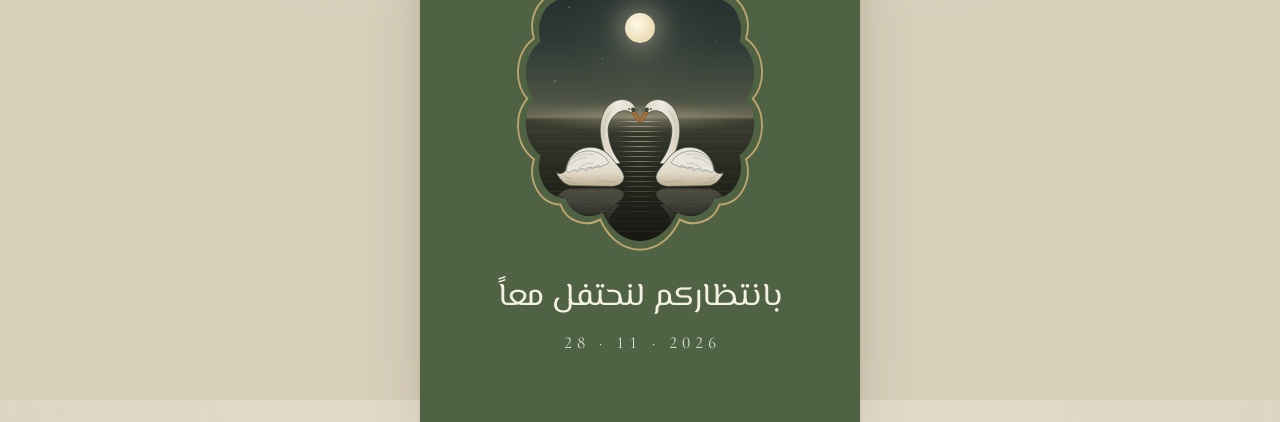
==== commit 0e47aa93: "Parents in two columns, no-children notice, olive branches instead of lights - First screen: يتشرّفا" ====
--- a/index.html
+++ b/index.html
@@ -13,10 +13,10 @@
 <link rel="preconnect" href="https://fonts.googleapis.com">
 <link rel="preconnect" href="https://fonts.gstatic.com" crossorigin>
 <link rel="stylesheet" href="https://fonts.googleapis.com/css2?family=Amiri:wght@400&family=El+Messiri:wght@400;500;600&family=IBM+Plex+Sans+Arabic:wght@400;500;600&family=Cormorant+Garamond:wght@400;500&family=Parisienne&display=swap">
-<link rel="stylesheet" href="style.css?v=30">
+<link rel="stylesheet" href="style.css?v=31">
 <!-- the cover only exists when JS can open it; without JS the page is simply readable -->
 <script>document.documentElement.classList.add('js','sealed')</script>
-<script src="config.js?v=15"></script>
+<script src="config.js?v=16"></script>
 </head>
 <body>
 
@@ -114,7 +114,12 @@
 
     <div class="hero__text">
       <p class="hero__verse">وَمِنْ آيَاتِهِ أَنْ خَلَقَ لَكُم مِّنْ أَنفُسِكُمْ أَزْوَاجًا لِّتَسْكُنُوا إِلَيْهَا</p>
-      <p class="hero__hosts">يتشرّف <span id="hostA">السيد جواد صالح</span> و<span id="hostB">السيد وجيه شهوان</span><br>بدعوتكم لحضور حفل زفاف</p>
+      <p class="hero__lead">يتشرّفان</p>
+      <div class="hero__hosts">
+        <p><span class="js-hTitle">السيد</span><b id="hostA">جواد صالح</b></p>
+        <p><span class="js-hTitle">السيد</span><b id="hostB">وجيه شهوان</b></p>
+      </div>
+      <p class="hero__lead">بدعوتكم لحضور حفل زفاف ابنيهما</p>
       <h1 class="hero__names"><span class="js-gAr">محمود</span> <i>&amp;</i> <span class="js-bAr">عرين</span></h1>
       <div class="hero__date">
         <span class="hero__side" id="hMonth">تشرين الثاني</span>
@@ -127,7 +132,7 @@
     </div>
   </header>
 
-  <div class="garland" aria-hidden="true"><svg viewBox="0 0 400 90"><use href="#garlandArt"/></svg></div>
+  <div class="garland" aria-hidden="true"><svg viewBox="0 0 400 80"><use href="#garlandArt"/></svg></div>
 
   <!-- ═══════════════ 5 · COUNTDOWN ═══════════════ -->
   <section class="sec countdown" aria-label="العدّ التنازلي">
@@ -146,7 +151,7 @@
     </div>
   </section>
 
-  <div class="garland garland--flip" aria-hidden="true"><svg viewBox="0 0 400 90"><use href="#garlandArt"/></svg></div>
+  <div class="garland garland--flip" aria-hidden="true"><svg viewBox="0 0 400 80"><use href="#garlandArt"/></svg></div>
 
   <!-- ═══════════════ 6 · VENUE ═══════════════ -->
   <section class="sec venue" id="venue" aria-labelledby="venueTitle">
@@ -156,6 +161,7 @@
       <h3 class="venue__name" id="vName2">فندق موفنبيك البحر الميت</h3>
       <p class="venue__addr" id="vAddr">سويمة — البحر الميت، الأردن</p>
       <p class="v-arrive">موعد الوصول <b id="vArrive">الخامسة مساءً</b></p>
+      <p class="no-kids"><svg viewBox="0 0 48 48" aria-hidden="true"><use href="#noKids"/></svg>ممنوع اصطحاب الأطفال</p>
       <div class="actions">
         <a class="btn" id="mapBtn" href="#" target="_blank" rel="noopener">
           <svg viewBox="0 0 24 24" aria-hidden="true"><path d="M12 21s-7-6.2-7-11.5A7 7 0 0 1 19 9.5C19 14.8 12 21 12 21Z"/><circle cx="12" cy="9.5" r="2.5"/></svg>
@@ -165,7 +171,7 @@
     </div>
   </section>
 
-  <div class="garland" aria-hidden="true"><svg viewBox="0 0 400 90"><use href="#garlandArt"/></svg></div>
+  <div class="garland" aria-hidden="true"><svg viewBox="0 0 400 80"><use href="#garlandArt"/></svg></div>
 
   <!-- ═══════════════ 8 · RSVP — ticket ═══════════════ -->
   <section class="sec rsvp" id="rsvp" aria-labelledby="rsvpTitle">
@@ -195,7 +201,7 @@
           </fieldset>
 
           <div class="field" id="guestsField" hidden>
-            <label id="gLabel">عدد الحضور <small>(بمن فيهم أنت)</small></label>
+            <label id="gLabel">عدد الحضور <small>(بمن فيهم أنت، دون أطفال)</small></label>
             <div class="stepper" role="group" aria-labelledby="gLabel">
               <button type="button" class="stepper__btn" id="gMinus" aria-label="إنقاص">−</button>
               <output id="gOut" aria-live="polite">1</output>
@@ -332,11 +338,21 @@
       <circle cx="32" cy="31" r="8" fill="url(#wax)"/>
     </symbol>
 
-    <!-- garland is drawn by script.js (bulbs on a catenary + eucalyptus) -->
-    <symbol id="garlandArt" viewBox="0 0 400 90"><g id="garlandG"></g></symbol>
+    <!-- no children: two little figures under a slashed circle -->
+    <symbol id="noKids" viewBox="0 0 48 48">
+      <g fill="#5E4D33">
+        <circle cx="17.5" cy="15" r="3.6"/><path d="M13.6 20.5h7.8l1 9.5h-2.3v8h-2.5v-6.5h-1v6.5h-2.5v-8h-1.5Z"/>
+        <circle cx="30.5" cy="15" r="3.6"/><path d="M27 20.5h7l3 11h-3.4v6.5h-2.3v-6.5h-1v6.5H28v-6.5h-3.6Z"/>
+        <path d="M26.6 13.2l-1.8-1.2M34.4 13.2l1.8-1.2" stroke="#5E4D33" stroke-width="1.4" stroke-linecap="round"/>
+      </g>
+      <circle cx="24" cy="24" r="20.5" fill="none" stroke="#A04A3A" stroke-width="3.4"/>
+      <path d="M9.6 38.4L38.4 9.6" stroke="#A04A3A" stroke-width="3.4" stroke-linecap="round"/>
+    </symbol>
+    <!-- the dividers are olive branches, drawn by script.js -->
+    <symbol id="garlandArt" viewBox="0 0 400 80"><g id="garlandG"></g></symbol>
   </defs>
 </svg>
 
-<script src="script.js?v=27"></script>
+<script src="script.js?v=29"></script>
 </body>
 </html>
--- a/style.css
+++ b/style.css
@@ -209,7 +209,7 @@
   display:flex; flex-direction:column;
 }
 .hero__lake{
-  position:relative; margin:0 -1.25rem; flex:0 0 36svh; min-height:200px;
+  position:relative; margin:0 -1.25rem; flex:0 0 32svh; min-height:190px;
   -webkit-mask:linear-gradient(transparent, #000 28%); mask:linear-gradient(transparent, #000 28%);
 }
 .hero__art{ position:absolute; inset:0; width:100%; height:100%; object-fit:cover; object-position:50% 100% }
@@ -228,7 +228,13 @@
 }
 .hero__names i{ font-family:var(--f-script); font-style:normal; color:var(--gold); font-size:.62em; margin:0 .15em }
 .hero__verse{ font-family:var(--f-verse); font-size:.98rem; line-height:1.9; color:var(--sage-dk); text-wrap:balance; max-width:320px; margin:0 auto }
-.hero__hosts{ margin:.7rem auto .35rem; font-size:.98rem; line-height:1.85; color:var(--ink-soft); text-wrap:balance }
+.hero__lead{ font-size:.98rem; line-height:1.8; color:var(--ink-soft) }
+.hero__verse + .hero__lead{ margin-top:.55rem }
+.hero__hosts{ display:grid; grid-template-columns:1fr 1fr; gap:1rem; max-width:300px; width:100%; margin:.15rem auto .2rem }
+.hero__hosts p{ display:flex; flex-direction:column; line-height:1.5 }
+.hero__hosts span{ font-size:.85rem; color:var(--sage-dk) }
+.hero__hosts b{ font-family:var(--f-disp); font-weight:500; font-size:1.15rem; color:var(--ink) }
+.hero__lead + .hero__names{ margin-top:.15rem }
 .hero__date{
   display:grid; grid-template-columns:1fr auto 1fr; align-items:center; gap:.9rem;
   max-width:290px; margin:.7rem auto 0;
@@ -241,7 +247,7 @@
 
 /* scroll hint — bare on the page at the right edge, hand tilted, arrows upright */
 .swipe{
-  position:absolute; z-index:4; right:14px; bottom:calc(max(36svh, 200px) + 4px);
+  position:absolute; z-index:4; right:14px; bottom:calc(max(32svh, 190px) + 4px);
   display:flex; flex-direction:column; align-items:center; gap:.1rem; color:var(--green);
   opacity:0; transform:translateY(10px); pointer-events:none;
   transition:opacity .6s var(--ease), transform .6s var(--ease);
@@ -260,11 +266,12 @@
 @media (max-height:740px){
   .corner{ width:min(36vw,150px) }
   .corner--bl, .corner--br{ width:min(24vw,100px) }
-  .hero__lake{ flex-basis:30svh; min-height:170px }
+  .hero__lake{ flex-basis:27svh; min-height:160px }
   .hero__text{ padding-top:min(17svh,120px) }
   .hero__names{ font-size:clamp(2.1rem, 10vw, 2.6rem) }
   .hero__day{ font-size:2.4rem }
-  .hero__hosts{ margin:.5rem auto .2rem }
+  .hero__hosts b{ font-size:1.05rem }
+  .hero__verse + .hero__lead{ margin-top:.35rem }
   .hero__date{ margin-top:.5rem }
 }
 
@@ -295,14 +302,15 @@
 .revealed .hero__text > :nth-child(5){ animation-delay:1.5s }
 .revealed .hero__text > :nth-child(6){ animation-delay:1.7s }
 .revealed .hero__text > :nth-child(7){ animation-delay:1.9s }
+.revealed .hero__text > :nth-child(8){ animation-delay:2.05s }
+.revealed .hero__text > :nth-child(9){ animation-delay:2.2s }
+.revealed .hero__text > :nth-child(10){ animation-delay:2.35s }
 @keyframes rise{ from{ opacity:0; transform:translateY(12px) } to{ opacity:1; transform:none } }
 
 /* ═══════════════════════════ garland ═══════════════════════════ */
-.garland{ max-width:var(--col); margin:2.2rem auto; padding:0 .5rem }
+.garland{ max-width:var(--col); margin:1.6rem auto; padding:0 1rem }
 .garland svg{ width:100%; height:auto; overflow:visible }
 .garland--flip svg{ transform:scaleX(-1) }
-.bulb{ animation:glow 4.2s ease-in-out infinite }
-@keyframes glow{ 0%,100%{ opacity:.7 } 45%{ opacity:1 } 52%{ opacity:.82 } 58%{ opacity:1 } }
 .drift{ position:fixed; inset:0; width:100%; height:100%; z-index:60; pointer-events:none }
 
 /* ═══════════════════════════ countdown numbers ═══════════════════════════ */
@@ -467,6 +475,9 @@
 .venue__addr{ color:var(--ink-soft); margin-top:.3rem }
 .v-arrive{ margin-top:1.1rem; padding-top:1rem; border-top:1px solid var(--line); color:var(--ink-soft) }
 .v-arrive b{ font-weight:500; color:var(--ink); margin-inline-start:.3rem }
+.no-kids{ display:flex; align-items:center; justify-content:center; gap:.6rem; margin-top:.8rem;
+  padding:.55rem .9rem; border-radius:var(--r); background:#F6ECE6; color:#7C3A2E; font-weight:500 }
+.no-kids svg{ width:30px; height:30px; flex:none }
 .venue-card .actions{ margin-top:1.4rem }
 
 /* ═══════════════════════ 8 · RSVP ticket ═══════════════════════ */
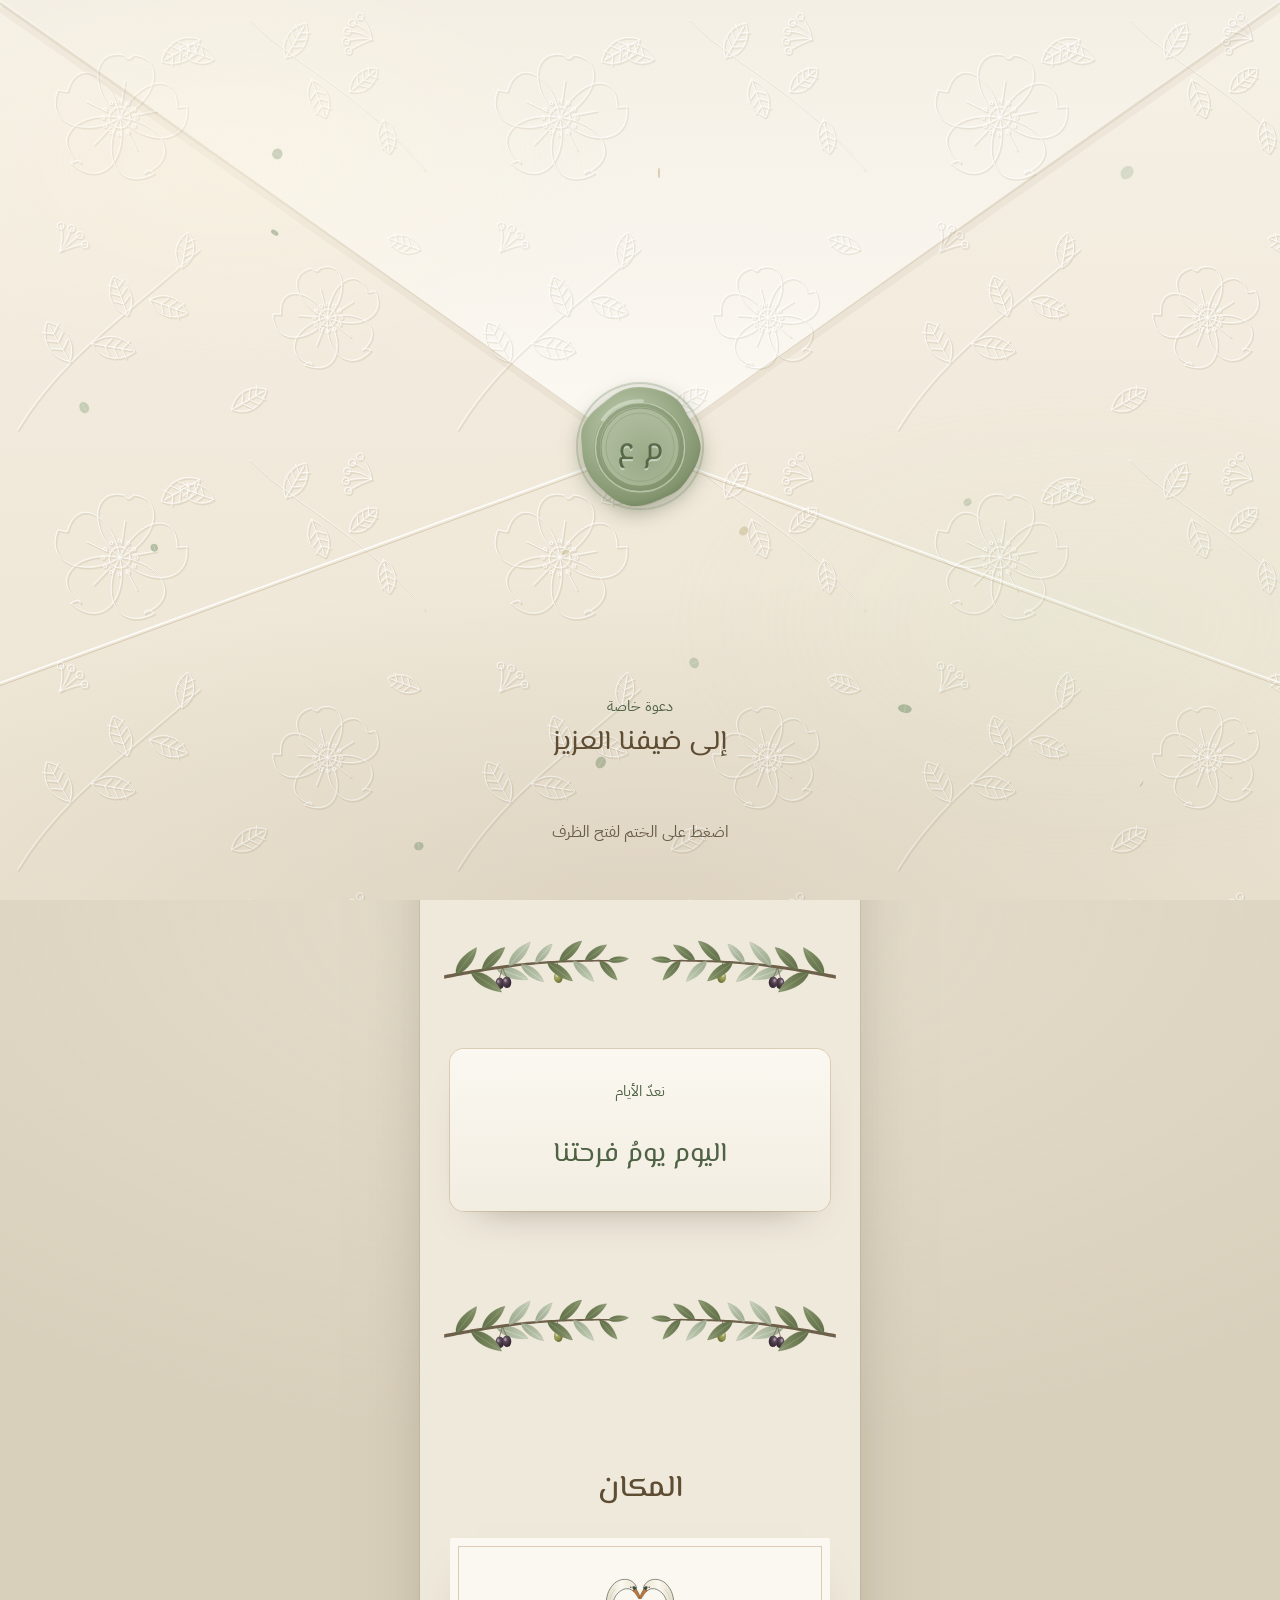
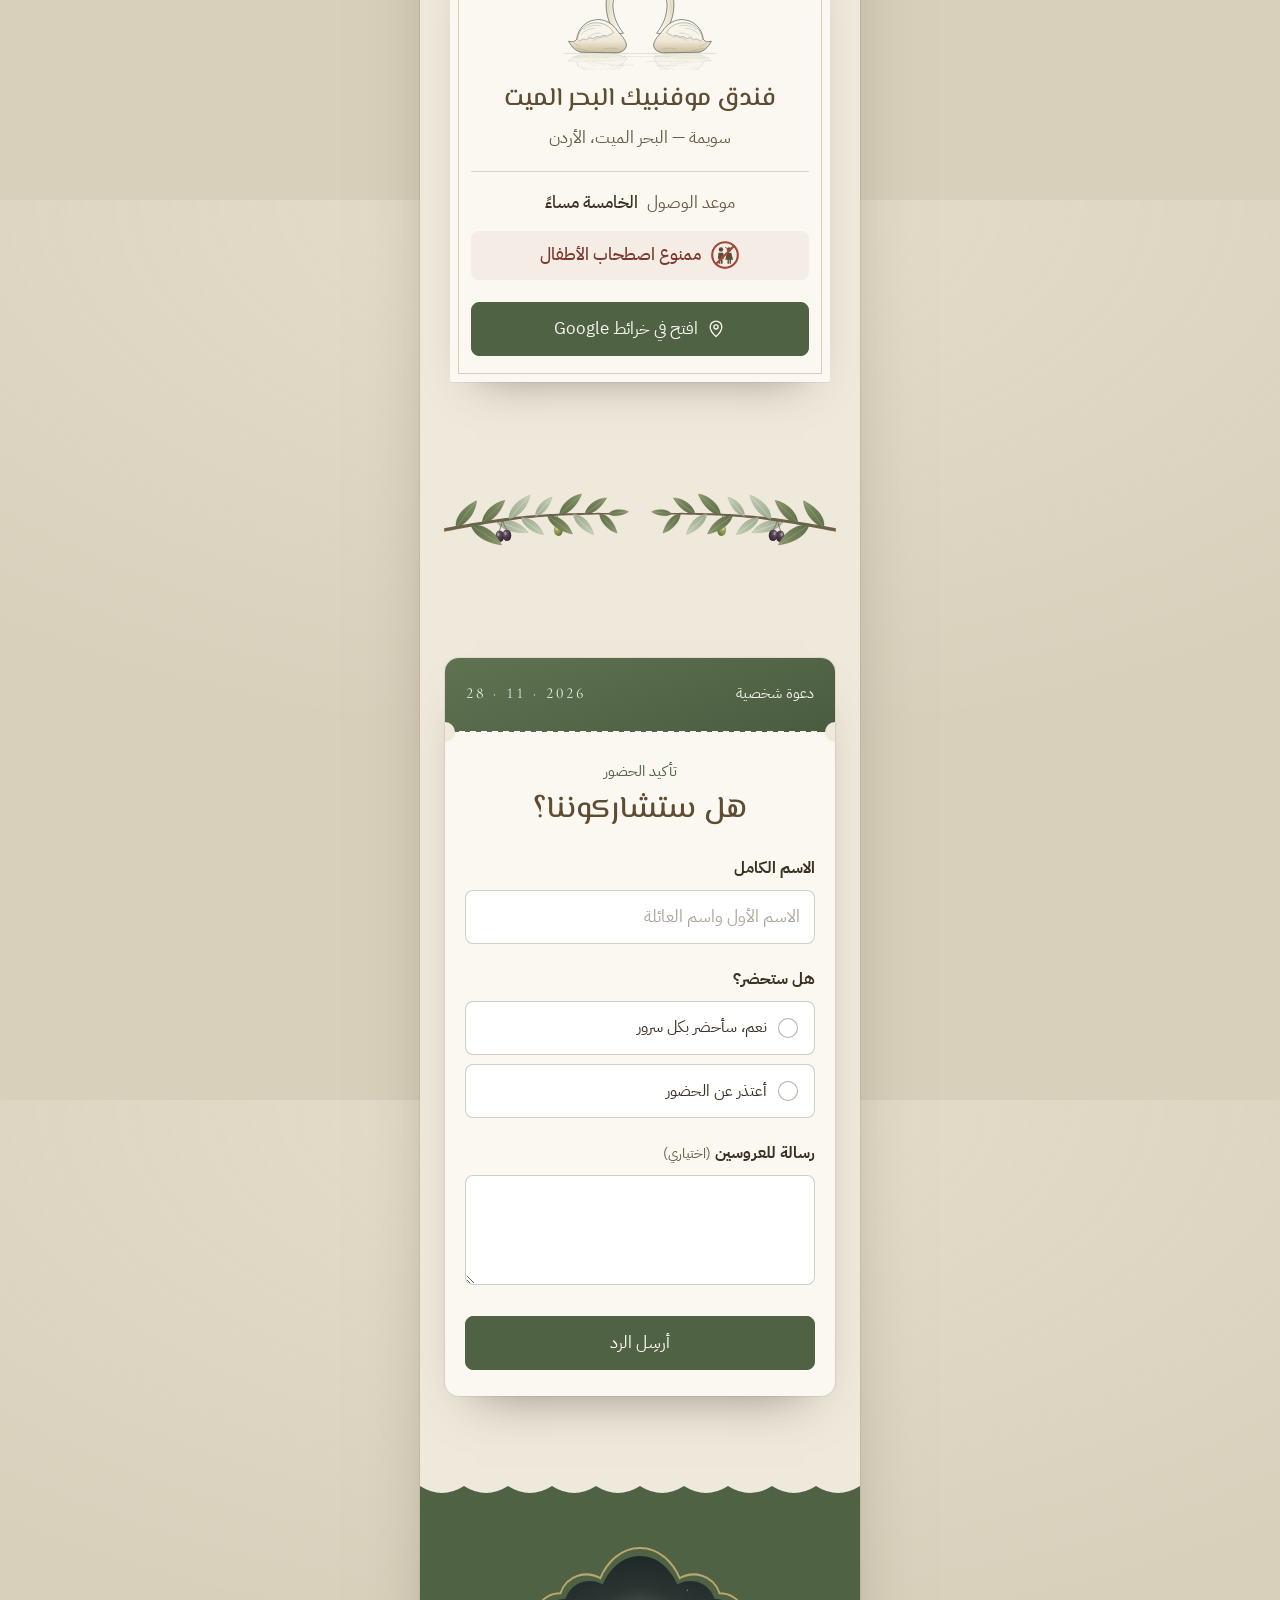
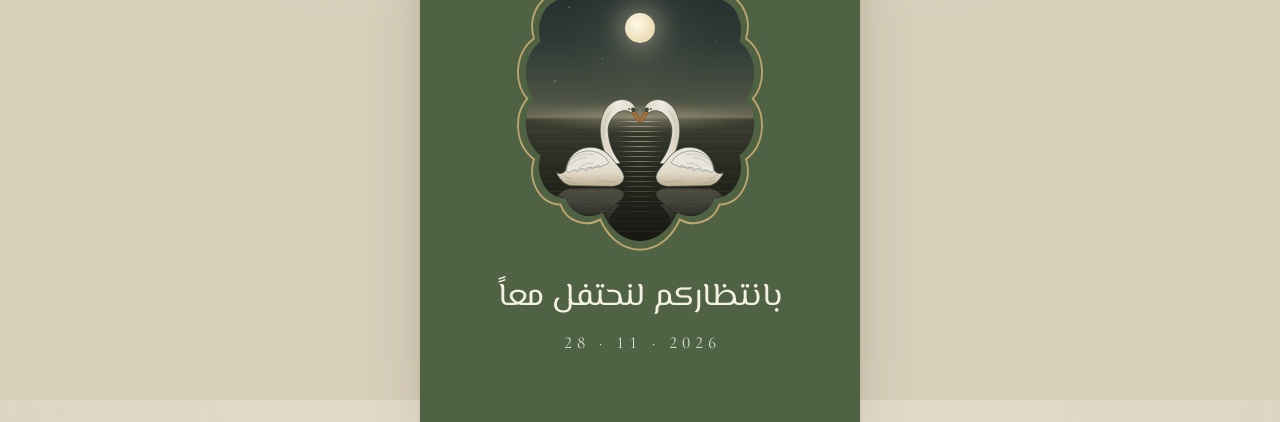
==== commit 2c1ebf25: "Dividers: two lighter olive sprigs, one from each side Co-Authored-By: Claude Opus 5.5 <noreply@anth" ====
--- a/index.html
+++ b/index.html
@@ -353,6 +353,6 @@
   </defs>
 </svg>
 
-<script src="script.js?v=29"></script>
+<script src="script.js?v=30"></script>
 </body>
 </html>
